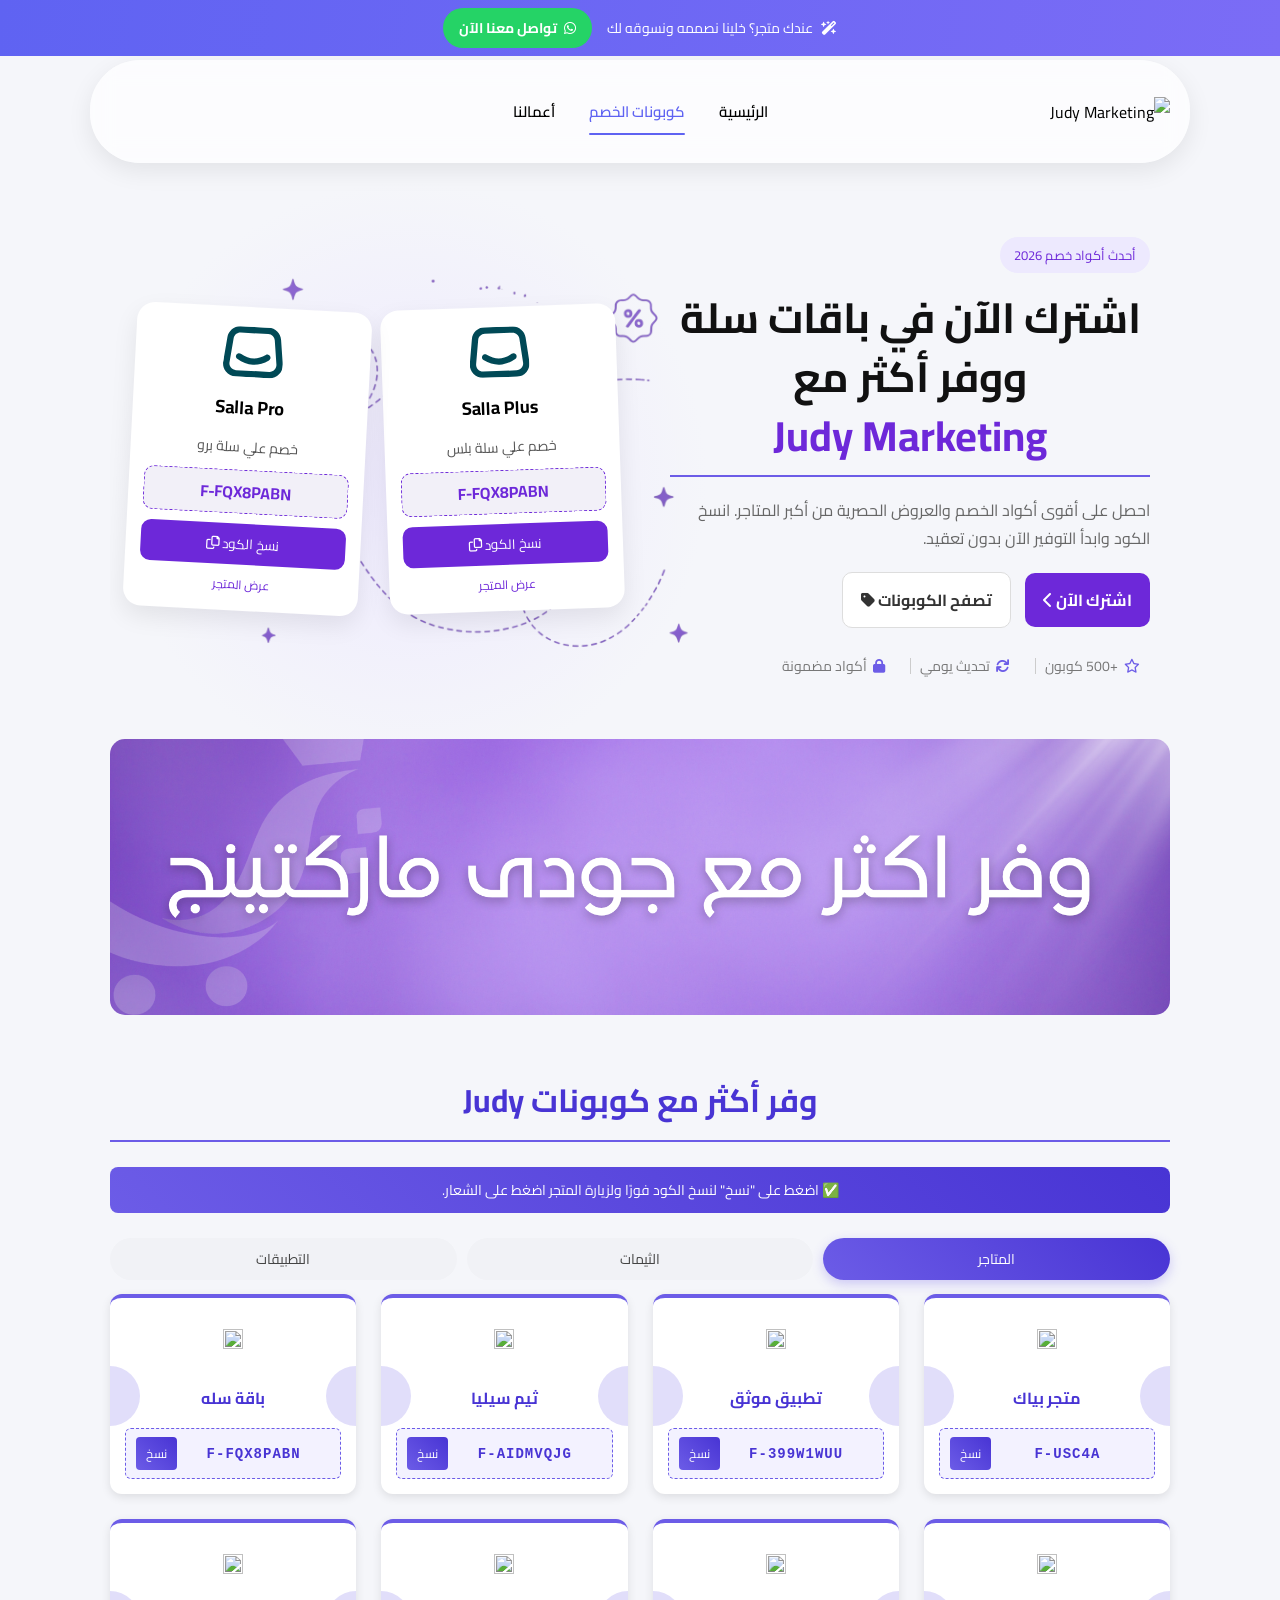
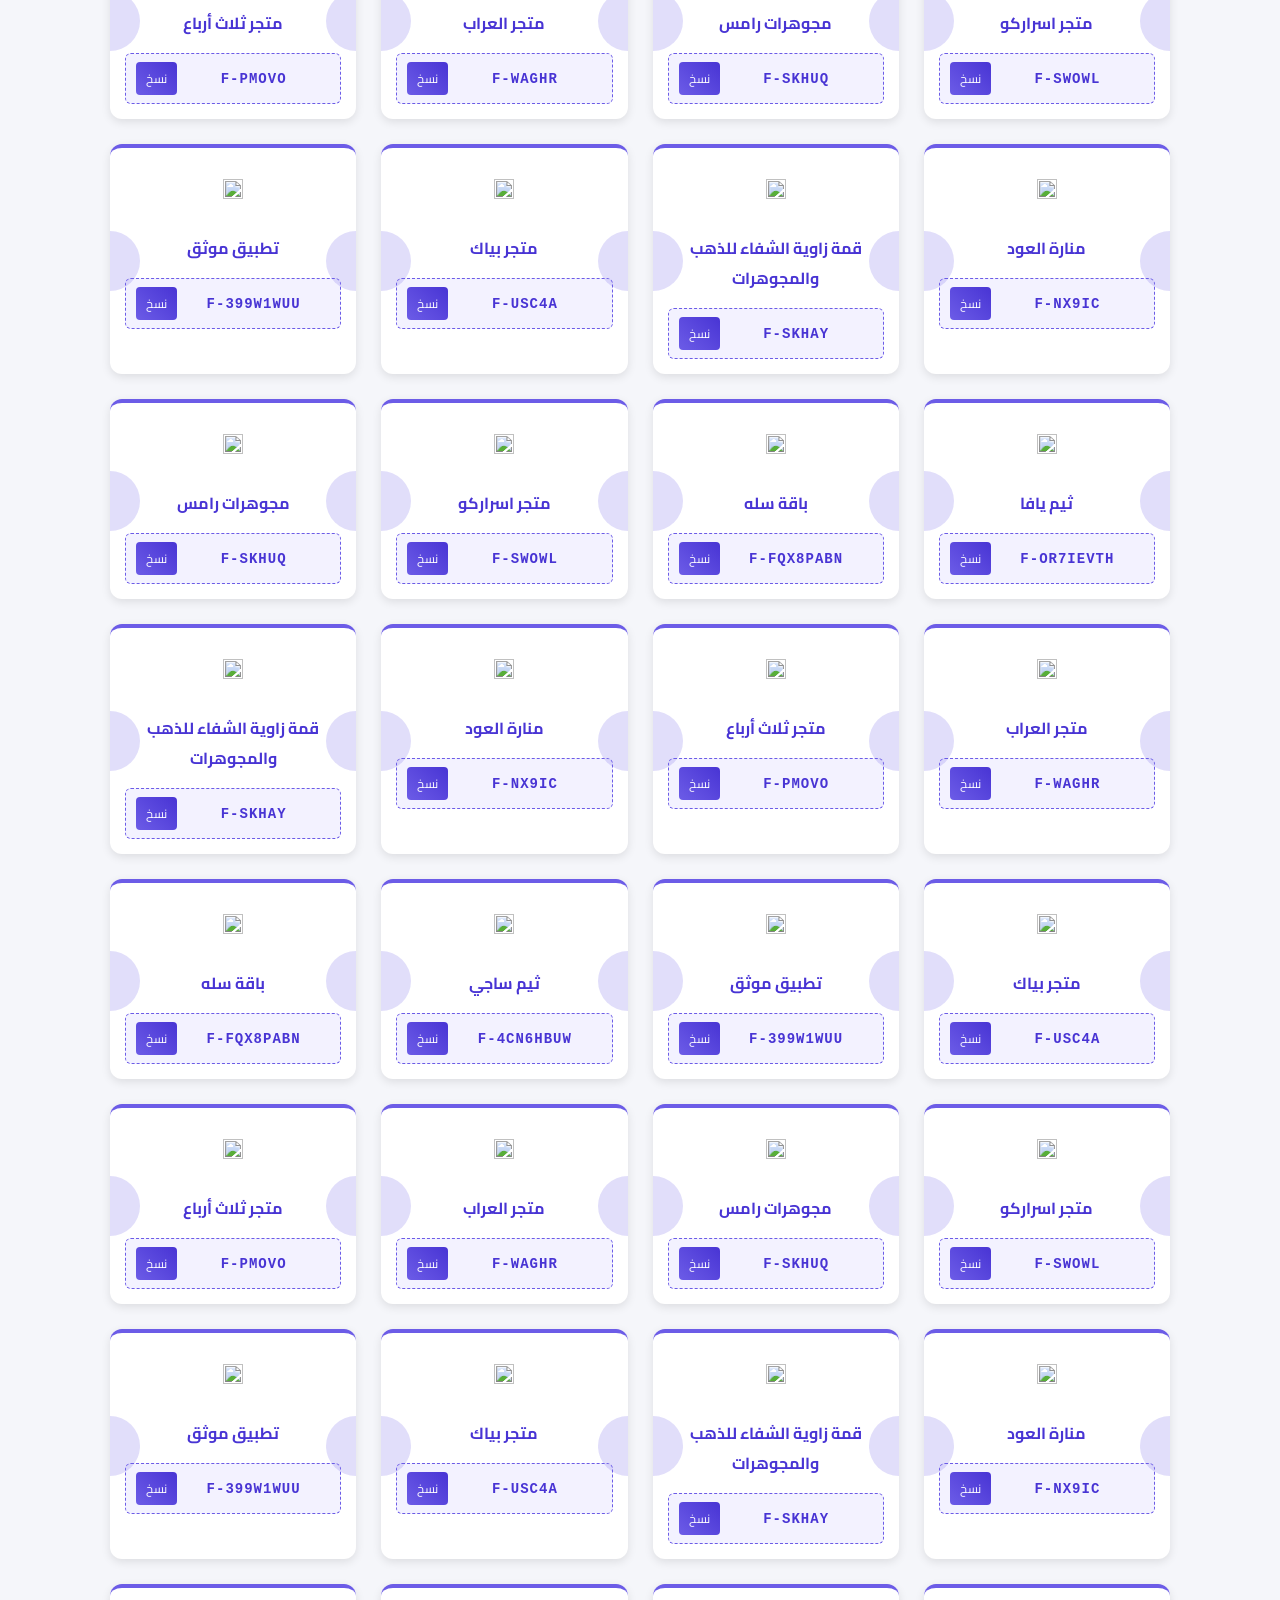
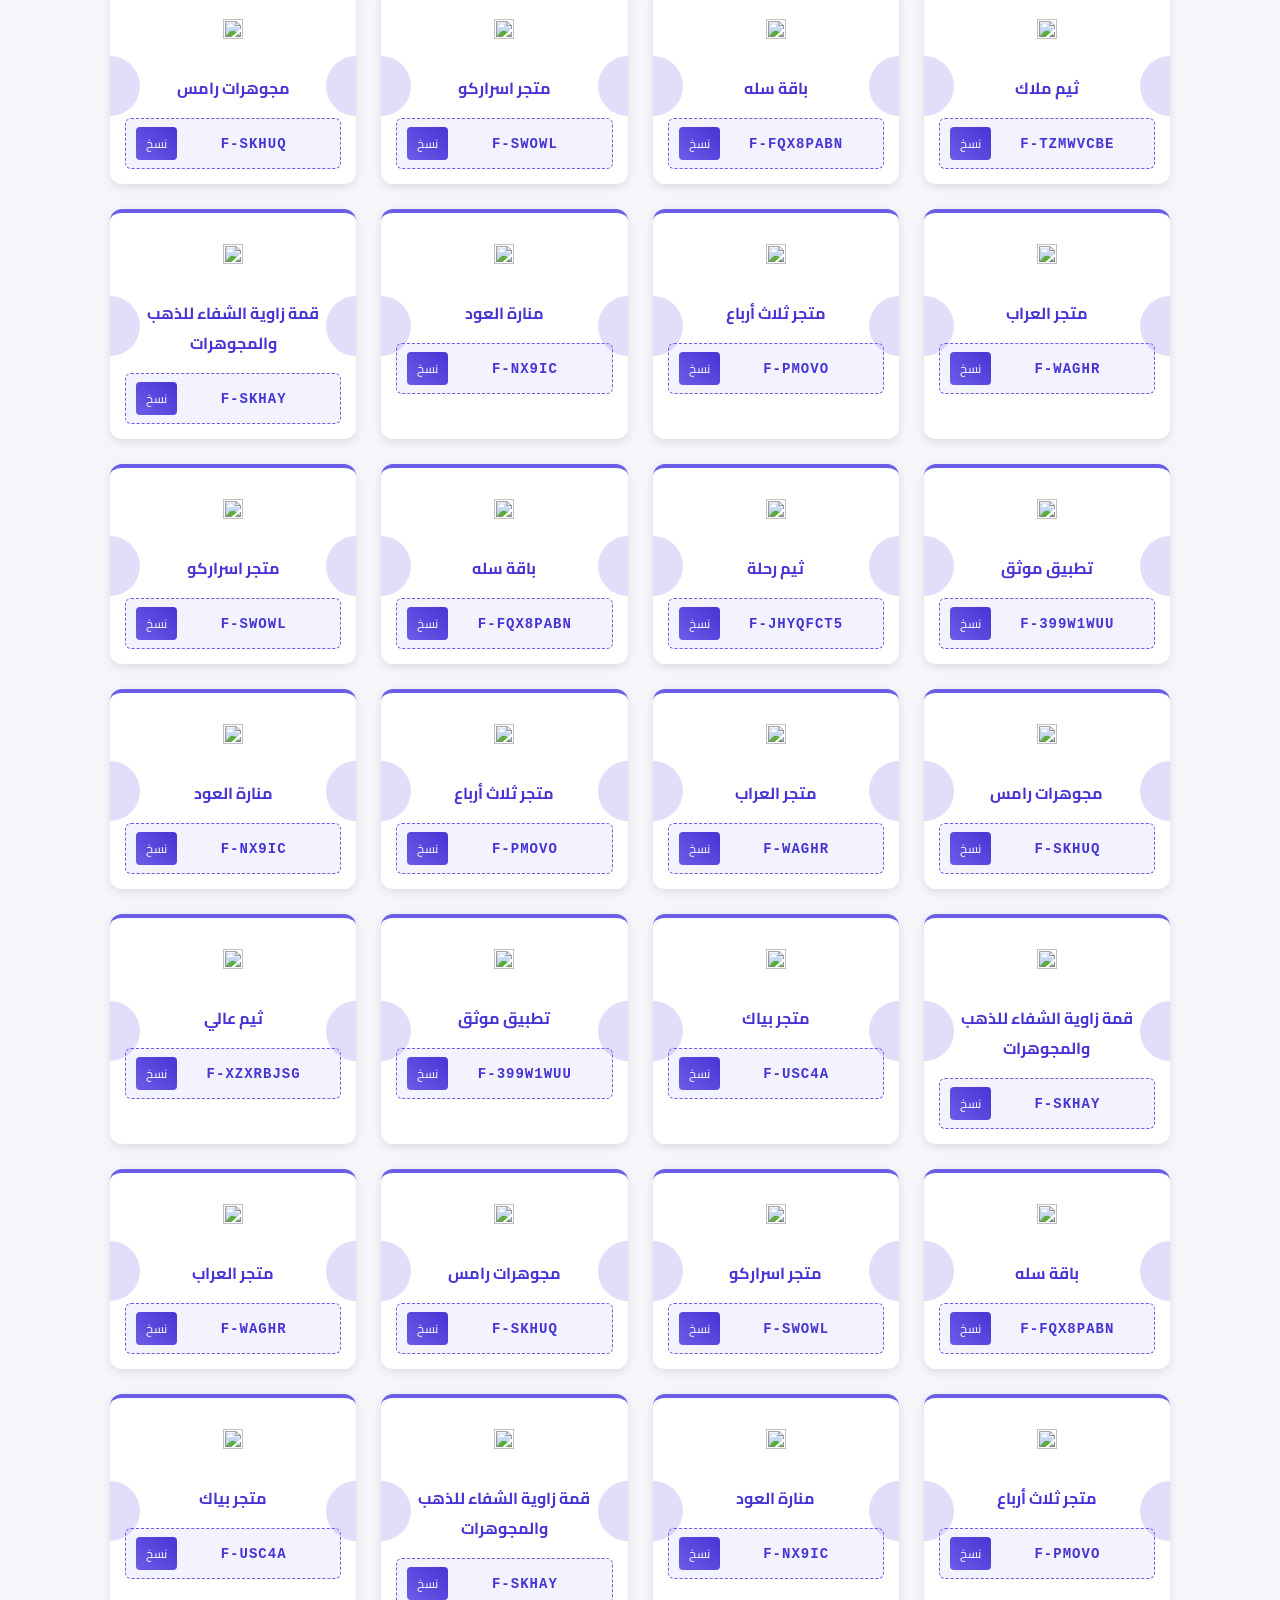
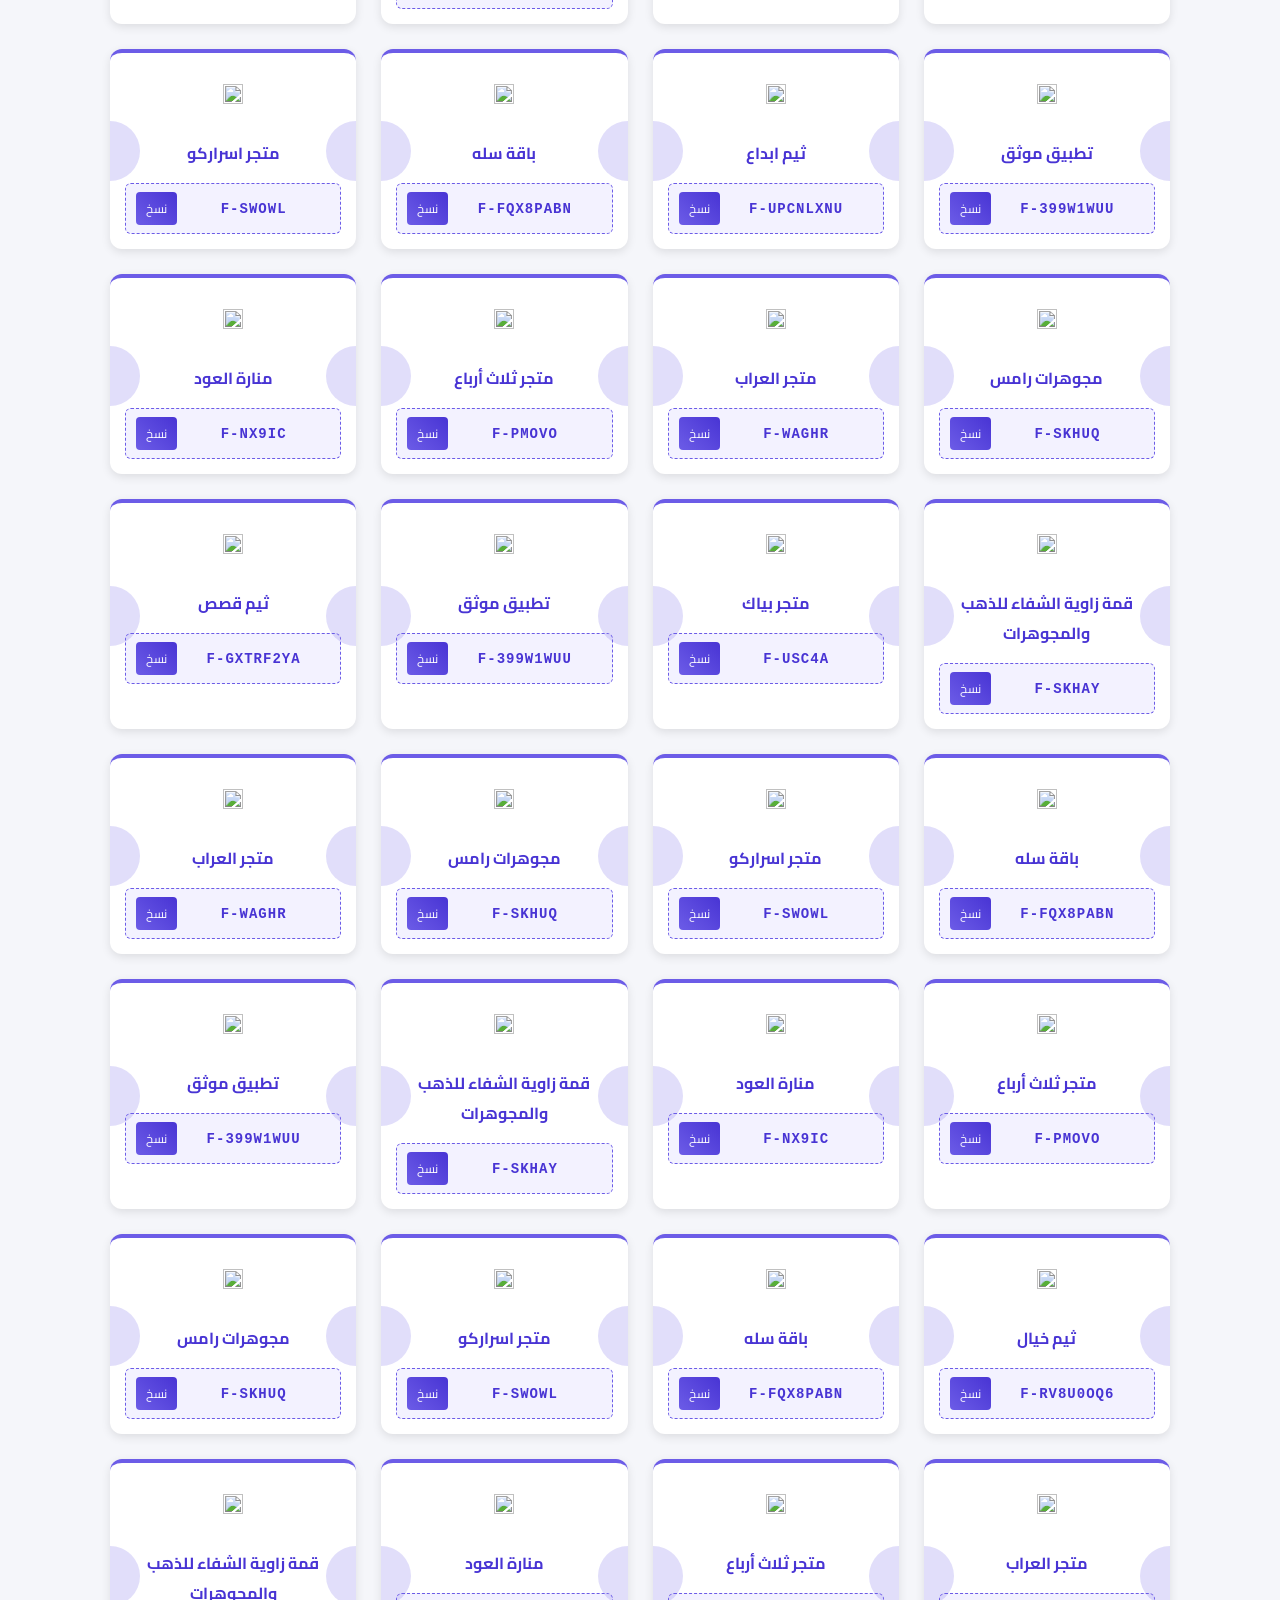
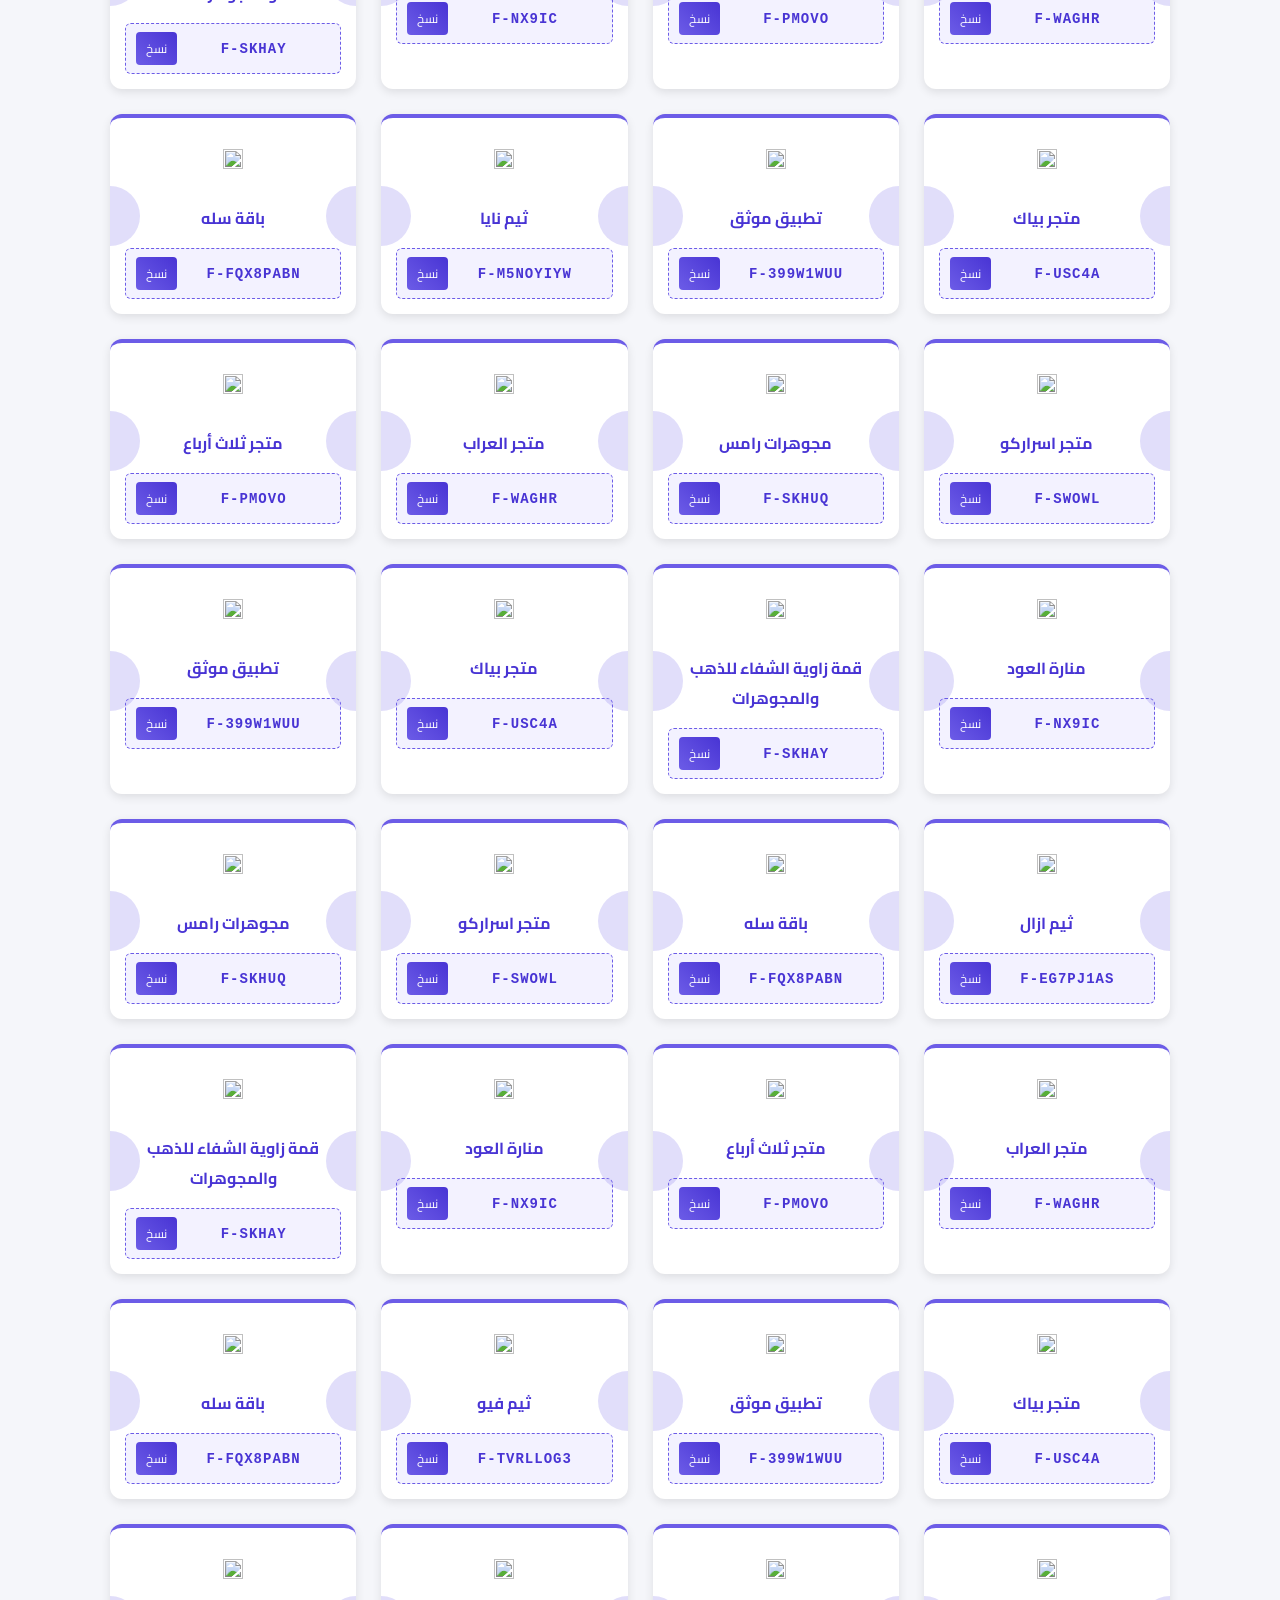
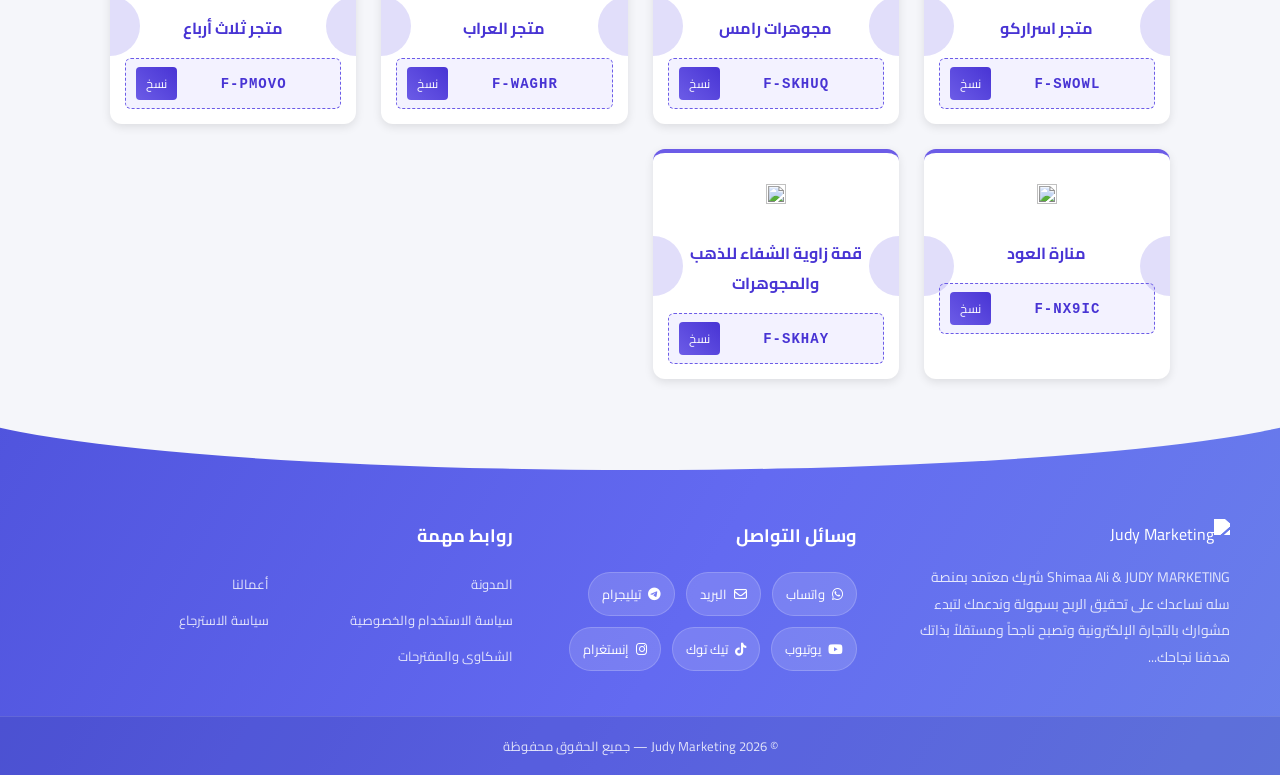
==== index.html @ d03975bf "update navbar ui" ====
<!DOCTYPE html>
<html lang="ar" dir="rtl">

<head>
    <meta charset="UTF-8">
    <meta name="viewport" content="width=device-width, initial-scale=1.0">
    <title>كوبونات الخصم</title>

    <link href="https://fonts.googleapis.com/css2?family=Cairo:wght@400;600;700&display=swap" rel="stylesheet">
    <link rel="stylesheet" href="assets/css/style.css">
    <link rel="icon" type="image/png" href="https://b.top4top.io/p_3754q23bj1.png">
    <link rel="stylesheet" href="https://cdnjs.cloudflare.com/ajax/libs/font-awesome/6.0.0/css/all.min.css">
</head>

<body>

    <div class="top-banner">
        <span><i class="fa-solid fa-wand-magic-sparkles"></i> عندك متجر؟ خلينا نصممه ونسوقه لك</span>
        <a class="whatsapp-btn" href="https://wa.me/966552261549?text=مرحباً، أريد إضافة متجري للتسويق لديكم"
            target="_blank">
            <i class="fa-brands fa-whatsapp"></i> تواصل معنا الآن
        </a>
    </div>

    <!-- Navbar -->
    <header class="navbar" id="navbar">
        <div class="nav-container">
            <a href="https://judymarketing.com" class="logo" aria-label="Judy Marketing">
                <img src="https://b.top4top.io/p_3754q23bj1.png" alt="Judy Marketing">
            </a>
            <nav class="nav-links" aria-label="التنقل الرئيسي">
                <a href="https://judymarketing.com">الرئيسية</a>
                <a href="https://judymarketing.com" class="active">كوبونات الخصم</a>
                <a href="#portfolio">أعمالنا</a>
            </nav>
        </div>
    </header>

    <div class="container">
        <section class="hero">
            <div class="container">
                <div class="hero-text">

                    <span class="badge"> أحدث أكواد خصم 2026</span>

                    <h1>
                        اشترك الآن في باقات سلة<br>
                        ووفر أكثر مع <span>Judy Marketing</span>
                    </h1>

                    <p>
                        احصل على أقوى أكواد الخصم والعروض الحصرية من أكبر المتاجر.
                        انسخ الكود وابدأ التوفير الآن بدون تعقيد.
                    </p>

                    <div class="buttons">
                        <a href="https://salla.com/plans" class="btn primary">اشترك الآن <i
                                class="fa-solid fa-chevron-left"></i></a>
                        <a href="#coupons" class="btn secondary">تصفح الكوبونات <i class="fa-solid fa-tag"></i></a>
                    </div>

                    <div class="stats">
                        <div><i class="fa-regular fa-star purpleColor"></i> +500 كوبون</div>
                        <div><i class="fa-solid fa-arrows-rotate purpleColor"></i> تحديث يومي</div>
                        <div><i class="fa-solid fa-lock purpleColor"></i> أكواد مضمونة</div>
                    </div>

                </div>

                <div class="hero-cards">

                    <div class="card plus">
                        <img src="assets/images/salla-logo.svg" alt="salla">
                        <div class="logo">Salla Plus</div>
                        <p> خصم علي سلة بلس </p>
                        <div class="code">F-FQX8PABN</div>
                        <button onclick="copyCodeSalla('F-FQX8PABN', this)">
                            نسخ الكود <i class="fa-regular fa-copy"></i>
                        </button>
                        <a href="https://salla.com/plans/">عرض المتجر</a>
                    </div>

                    <div class="card pro">
                        <img src="assets/images/salla-logo.svg" alt="salla">
                        <div class="logo">Salla Pro</div>
                        <p> خصم علي سلة برو </p>
                        <div class="code">F-FQX8PABN</div>
                        <button onclick="copyCodeSalla('F-FQX8PABN', this)">
                            نسخ الكود <i class="fa-regular fa-copy"></i>
                        </button>
                        <a href="https://salla.com/plans">عرض المتجر</a>
                    </div>

                </div>

            </div>
        </section>
        <div class="banner" id="coupons"> <img src="assets/images/banner.png" alt="JUDY Marketing"> </div>
        <h1>وفر أكثر مع كوبونات Judy</h1>
        <div class="instructions">✅ اضغط على "نسخ" لنسخ الكود فورًا ولزيارة المتجر اضغط على الشعار.</div>
        <!-- Main Categories -->
        <div class="main-categories">
            <button class="active" data-main="المتاجر">المتاجر</button>
            <button data-main="الثيمات">الثيمات</button>
            <button data-main="التطبيقات">التطبيقات</button>
        </div>

        <!-- Sub Categories -->
        <div class="categories-wrapper" id="subWrapper" style="display:none;">
            <button class="scroll-btn left" id="scrollLeft">›</button>

            <div class="sub-categories" id="categories">
                <button class="active" data-sub="all">الكل</button>
                <button data-sub="الأزياء">الأزياء</button>
                <button data-sub="العطور والعود">العطور والعود</button>
                <button data-sub="المجوهرات والاكسسورات">المجوهرات والاكسسورات</button>
                <button data-sub="العسل والتمور">العسل والتمور</button>
                <button data-sub="الالكترونيات">الكترونيات</button>
                <button data-sub="القهوه والمحاصيل">القهوه والمحاصيل</button>
                <button data-sub="الديكور والاضاءه">الديكور والاضاءه</button>
                <button data-sub="منتجات العنايه">منتجات العناية</button>
                <button data-sub="منتجات طبيه">منتجات طبيه</button>
                <button data-sub="المنتجات الرقميه والاشتراكات">المنتجات الرقميه والاشتراكات</button>
                <button data-sub="آخرى">آخرى</button>
            </div>

            <button class="scroll-btn right" id="scrollRight">‹</button>
        </div>

        <!-- Offers -->
        <div class="offers-grid" id="offersContainer"></div>



    </div>
    <footer class="custom-footer">
        <div class="footer-curve"></div>

        <div class="footer-content">
            <div class="footer-brand">
                <a href="https://judymarketing.com"><img src="https://b.top4top.io/p_3754q23bj1.png"
                        alt="Judy Marketing"></a>
                <p>Shimaa Ali & JUDY MARKETING شريك معتمد بمنصة سله نساعدك على تحقيق الربح بسهولة وندعمك لتبدء مشوارك
                    بالتجارة
                    الإلكترونية وتصبح ناجحاً ومستقلاً بذاتك هدفنا نجاحك...</p>
            </div>

            <div class="footer-column">
                <h3>وسائل التواصل</h3>
                <div class="footer-social">
                    <a href="https://wa.me/966552261549" target="_blank" rel="noopener">
                        <i class="fa-brands fa-whatsapp"></i><span>واتساب</span>
                    </a>
                    <a href="mailto:judymarketing.sa@gmail.com">
                        <i class="fa-regular fa-envelope"></i><span>البريد</span>
                    </a>
                    <a href="https://t.me/marketingdropshiping" target="_blank" rel="noopener">
                        <i class="fa-brands fa-telegram"></i><span>تيليجرام</span>
                    </a>
                    <a href="https://www.youtube.com/channel/UCcuFN1nWTMUfF5GEm7qcxtg" target="_blank" rel="noopener">
                        <i class="fa-brands fa-youtube"></i><span>يوتيوب</span>
                    </a>
                    <a href="https://www.tiktok.com/@judymarketing" target="_blank" rel="noopener">
                        <i class="fa-brands fa-tiktok"></i><span>تيك توك</span>
                    </a>
                    <a href="https://www.instagram.com/judy4marketing/" target="_blank" rel="noopener">
                        <i class="fa-brands fa-instagram"></i><span>إنستغرام</span>
                    </a>
                </div>
            </div>

            <div class="footer-column footer-links">
                <h3>روابط مهمة</h3>
                <div class="s-menu-footer-list">
                    <a href="https://judymarketing.com/blog">المدونة</a>
                    <a href="https://judy-coupons.vercel.app">أعمالنا</a>
                    <a href="https://judymarketing.com/سياسة-الاستخدام-والخصوصية/page-1703664663">سياسة الاستخدام
                        والخصوصية</a>
                    <a href="https://judymarketing.com/سياسة-الاسترجاع/page-1394227474">سياسة الاسترجاع</a>
                    <a href="https://judymarketing.com/الشكاوى-والمقترحات/page-678955808">الشكاوى والمقترحات</a>
                </div>
            </div>
        </div>

        <div class="footer-bottom">
            <span>© <span id="year"></span> Judy Marketing — جميع الحقوق محفوظة</span>
        </div>
    </footer>
    <button id="scrollTopBtn" aria-label="العودة للأعلى">
        <i class="fa-solid fa-chevron-up"></i>
    </button>
    <script src="assets/js/main.js"></script>
</body>

</html>
---- assets/css/style.css ----
* {
    box-sizing: border-box;
    font-family: 'Cairo', sans-serif;
}
:root {
  --primary: #5f63f2;
  --primary-dark: #4d45d8;
  --primary-light: #eef0ff;
  --secondary: #6bbef2;
  --accent: #cbb8ff;
  --text: #1f2850;
  --muted: #66708c;
  --white: #ffffff;
  --surface: #F5F6FA;
  --border: #e9ebf5;
  --shadow: 0 16px 45px rgba(78, 77, 160, 0.10);
  --shadow-hover: 0 24px 55px rgba(78, 77, 160, 0.17);
}
html {
  scroll-behavior: smooth;
}
body {
    margin: 0;
    background: #f5f6fa;
      --sb-track-color: #dfe6e9;
  --sb-thumb-color: #6c5ce7;
  --sb-size: 4px;
}

body::-webkit-scrollbar {
  width: var(--sb-size);
}

body::-webkit-scrollbar-track {
  background: var(--sb-track-color);
  border-radius: 3px;
}

body::-webkit-scrollbar-thumb {
  background: var(--sb-thumb-color);
  border-radius: 3px;
}
a {
    text-decoration: none;
    color: inherit;
}
.container {
    max-width: 1100px;
    margin: auto;
    padding: 20px;
}
/* adv */
.top-banner {
    width: 100%;
    background: linear-gradient(100deg, var(--primary), #7b6cf6);
    color: white;
    display: flex;
    justify-content: center;
    align-items: center;
    gap: 15px;
    padding: 8px;
    font-size: 14px;
    position: sticky;
    top: 0;
    z-index: 2000;
}
.top-banner > span {
  display: flex;
  align-items: center;
  gap: 8px;
}
.whatsapp-btn {
  display: inline-flex;
  align-items: center;
  gap: 7px;
  padding: 7px 16px;
  background: #25D366;
  border-radius: 999px;
  font-weight: 700;
  transition: 0.25s ease;
}

.whatsapp-btn:hover {
  background: var(--white);
  color: var(--primary-dark);
  transform: translateY(-2px);
}



@media (max-width: 820px) {
  .top-banner {
    font-size: 12px;
  }
}

@media (max-width: 650px) {

  .top-banner {
    gap: 7px;
    padding: 9px 12px;
  }
  .top-banner > span {
    text-align: center;
  }
}

/* Navbar */
.navbar {
    position: sticky;
    top: 60px;
    z-index: 1000;
    width: 100%;
    transition: 0.3s ease;
}

/* Container */
.nav-container {
    max-width: 1100px;
    margin: auto;
    padding: 8px 20px;
    border-radius: 50px;
    display: grid;
    grid-template-columns: 1fr auto 1fr;
    align-items: center;
    background: rgba(255,255,255,0.7);
    backdrop-filter: blur(12px);
    box-shadow: 0 8px 25px rgba(0,0,0,0.08);
}

.logo img {
  width: 150px;
  max-height: 66px;
  object-fit: contain;
}

.nav-links {
  display: flex;
  align-items: center;
  justify-content: center;
  gap: 34px;
}

.nav-links a {
  font-size: 15px;
  font-weight: 600;
  position: relative;
  padding-block: 29px;
  transition: 0.25s ease;
}

.nav-links a::after {
  content: "";
  position: absolute;
  right: 50%;
  bottom: 20px;
  width: 0;
  height: 2px;
  border-radius: 10px;
  background: var(--primary);
  transform: translateX(50%);
  transition: 0.25s ease;
}

.nav-links a:hover,
.nav-links a.active {
  color: var(--primary);
}

.nav-links a:hover::after,
.nav-links a.active::after {
  width: 100%;
}


/* Responsive */
@media (max-width: 1050px) {
  .nav-links {
    gap: 20px;
  }
}

@media (max-width: 820px) {

  .nav-container {
    grid-template-columns: auto 1fr auto;
  }


}

@media (max-width: 650px) {
  .nav-container {
    width: min(100% - 24px, 1180px);
  }

  .nav-container {
    min-height: 70px;
    gap: 10px;
  }

  .logo img {
    width: 118px;
  }
}
/* Scroll effect */
.navbar.scrolled .nav-container {
    background: rgba(255,255,255,0.95);
    box-shadow: 0 10px 30px rgba(0,0,0,0.12);
}

/* Mobile */
@media (max-width: 600px) {
    .back-btn {
        font-size: 12px;
        padding: 6px 12px;
    }
}
/* Start Hero */


/* HERO */
.hero{
  padding: 40px 0;
  position: relative;
  overflow: hidden;
}

/* soft background shape like image */
.hero::before{
  content: "";
  position: absolute;
  width: 600px;
  height: 600px;
  background: radial-gradient(circle, #ede9fe, transparent 70%);
  top: 0;
  left: 0;
  z-index: -1;
}

.hero .container {
    display: flex;
    justify-content: space-between;
    align-items: center;
    gap: 50px;
    flex-wrap: wrap;
}

/* TEXT SIDE */
.hero-text{
  flex: 1;
}

.badge{
  background: #ede9fe;
  color: #6d28d9;
  padding: 6px 14px;
  border-radius: 20px;
  font-size: 13px;
}

.hero h1{
  font-size: 42px;
  margin: 20px 0;
  color: #111;
  line-height: 1.4;
}

.hero h1 span{
  color: #6d28d9;
  display: block;
}

.hero-text p{
  color: #666;
  line-height: 1.7;
}

/* BUTTONS */
.hero .buttons{
  margin-top: 20px;
}

.hero .btn{
  padding: 12px 18px;
  border-radius: 10px;
  text-decoration: none;
  margin-left: 10px;
  display: inline-block;
  font-weight: bold;
}

.hero .primary{
  background: #6d28d9;
  color: white;
}

.hero .secondary{
  border: 1px solid #ddd;
  color: #333;
  background-color: white;
}

/* STATS */
.hero .stats{
  margin-top: 25px;
  display: flex;
  gap: 15px;
  font-size: 14px;
  color: #777;
}

/* CARDS */
.hero-cards{
  display: flex;
  gap: 20px;
  position: relative;
}

.hero-cards::before {
  content: "";
  position: absolute;

  top: -120px;
  right: -120px;

  width: 550px;
  height: 550px;

  background: url('../images/bg-effects.png') no-repeat center;
  background-size: contain;

  opacity: 0.7;
  z-index: 0;
  pointer-events: none;
}
.hero .card{
  width: 235px;
  background: white;
  border-radius: 18px;
  padding: 15px;
  box-shadow: 0 10px 25px rgba(0,0,0,0.08);
  text-align: center;
  transform: rotate(-2deg);
  position: relative;
  z-index: 1;
}

.hero .card:nth-child(2){
  transform: rotate(3deg);
}
.hero .card img {
    width: 60px;
    height: 60px;
    border-radius: 12px;
}
.hero .card p {
    margin: 10px 0;
    color: #555;
    font-size: 14px;
}
/* LOGO */
.hero .logo{
  font-weight: bold;
  font-size: 18px;
  margin-bottom: 10px;
}

/* CODE */
.hero .code {
    background: #f2f0f8;
    padding: 6px;
    margin: 10px 0;
    border-radius: 10px;
    font-weight: bold;
    color: #6d28d9;
    border: 1px dashed #6d28d9;
}

/* BUTTON */
.hero .card button{
  background: #6d28d9;
  color: white;
  border: none;
  padding: 8px;
  width: 100%;
  border-radius: 10px;
  cursor: pointer;
}

/* LINK */
.hero .card a{
  display: block;
  margin-top: 8px;
  font-size: 12px;
  color: #6d28d9;
  text-decoration: none;
}
.stats {
  display: flex;
  gap: 20px;
  align-items: center;
}

.stats > div {
  display: flex;
  align-items: center;
  gap: 6px;
  position: relative;
  padding: 0 10px;
}

.stats > div:not(:last-child)::after {
  content: "";
  position: absolute;
  left: 0;
  top: 20%;
  height: 60%;
  width: 1px;
  background-color: #ccc;
}
/* End Hero */
/* Banner */
.banner img {
    width: 100%;
    border-radius: 15px;
    margin-bottom: 25px;
}

/* Title */
h1 {
    text-align: center;
    margin-bottom: 20px;
    color: #4834d4;
    font-size: 32px;
    padding-bottom: 10px;
    border-bottom: 2px solid #6c5ce7;
}
/* Categories */
.categories-wrapper {
    position: relative;
    display: flex;
    align-items: center;
    margin-bottom: 20px;
}

/* Scroll container */
.main-categories {
    display: flex;
    gap: 10px;
    padding: 0 0 14px;
}


.purpleColor {
    color: #6c5ce7;
}

.sub-categories {
    display: flex;
    gap: 10px;
    overflow-x: auto;
    scroll-behavior: smooth;
    padding: 5px 40px 14px;
    scrollbar-width: none;
}

.sub-categories::-webkit-scrollbar {
    display: none;
}

/* Buttons */

.main-categories button,
.sub-categories button {
    border: none;
    background: #f1f2f6;
    padding: 8px 18px;
    border-radius: 25px;
    cursor: pointer;
    white-space: nowrap;
    transition: 0.3s;
    font-size: 14px;
    color: #444;
}
.main-categories button {
    flex: 1;
    text-align: center;
}
/* Active */

.main-categories button.active,
.sub-categories button.active {
        background: linear-gradient(45deg, #6c5ce7, #4834d4);
    color: white;
    box-shadow: 0 4px 12px rgba(108, 92, 231, 0.3);
}
/* Hover */
.categories button:hover {
    background: #4834d4;
    color: white;
    transform: translateY(-2px);
}

/* Scroll buttons */
.scroll-btn {
    position: absolute;
    top: 50%;
    transform: translateY(-58%);
    background: white;
    border: none;
    width: 32px;
    height: 32px;
    border-radius: 50%;
    cursor: pointer;
    box-shadow: 0 3px 10px rgba(0,0,0,0.15);
    z-index: 2;
    font-size: 18px;
    line-height: 0;
    transition: 0.3s;
}

/* hover */
.scroll-btn:hover {
    background: #6c5ce7;
    color: white;
}

/* positions */
.scroll-btn.left {
    left: 0;
}

.scroll-btn.right {
    right: 0;
}

.categories-wrapper::before,
.categories-wrapper::after {
    content: "";
    position: absolute;
    top: 0;
    width: 40px;
    height: 100%;
    z-index: 1;
}

.categories-wrapper::before {
    left: 0;
    background: linear-gradient(to right, #f5f6fa, transparent);
}

.categories-wrapper::after {
    right: 0;
    background: linear-gradient(to left, #f5f6fa, transparent);
}
/* Grid */
.offers-grid {
    display: grid;
    grid-template-columns: repeat(2, 1fr);
    gap: 15px;
    width: 100%;
}
@media (min-width: 768px) {
    .offers-grid {
        grid-template-columns: repeat(3, 1fr);
        gap: 20px;
    }
}
@media (min-width: 1024px) {
    .offers-grid {
        grid-template-columns: repeat(4, 1fr);
        gap: 25px;
    }
}
@media (min-width: 1200px) {
    .offers-grid {
        grid-template-columns: repeat(4, 1fr);
        gap: 25px;
    }
}
@media (min-width: 1400px) {
    .offers-grid {
        grid-template-columns: repeat(4, 1fr);
        gap: 25px;
    }
}





/* Card */
.offer-card {
    background: white;
    border-radius: 12px;
    padding: 15px;
    position: relative;
    text-align: center;
    box-shadow: 0 3px 10px rgba(0, 0, 0, 0.1);
    border-top: 4px solid #6c5ce7;
    overflow: hidden;
    transition: transform 0.3s;
    width: 100%;
}

.offer-card::before {
    left: -30px;
}
.offer-card::after {
    right: -30px;
}
.offer-card::before, .offer-card::after {
    content: "";
    position: absolute;
    top: 50%;
    width: 60px;
    height: 60px;
    background: #6c5ce733;
    border-radius: 50%;
    transform: translateY(-50%);
    z-index: 1;
}
.offer-card:hover {
    transform: translateY(-3px);
}

/* Logo */
.app-logo {
    width: 60px;
    height: 60px;
    border-radius: 12px;
    margin: 0 auto 10px;
    overflow: hidden;
    display: flex;
    align-items: center;
    justify-content: center;
}
.content .content-entry img {
    margin: 0px;
}
.content .content-entry img {
    margin: 15px 0 25px;
}
.app-logo img {
    width: 100%;
    height: 100%;
    object-fit: cover;
}
img {
    max-width: 100%;
}

/* Name */
.app-name {
    font-weight: bold;
    color: #4834d4;
    font-size: 16px;
    margin-bottom: 15px;
}

/* Code */
.offer-code {
    display: flex;
    justify-content: space-between;
    align-items: center;
    background: #f3f2ff;
    padding: 8px 10px;
    border-radius: 6px;
    border: 1px dashed #6c5ce7;
    width: 100%;
}

.offers-grid .code {
    font-family: 'Courier New', monospace;
    font-weight: bold;
    color: #4834d4;
    font-size: 14px;
    flex: 1;
    text-align: center;
    letter-spacing: 1px;
    direction: ltr;
}

/* Button */
.offers-grid .copy-btn {
    background: linear-gradient(45deg, #6c5ce7, #4834d4);
    color: white;
    border: none;
    border-radius: 4px;
    padding: 5px 10px;
    cursor: pointer;
    font-size: 12px;
    transition: all 0.3s;
    white-space: nowrap;
}

.offers-grid .copy-btn:hover {
    opacity: 0.9;
    transform: scale(1.05);
}

.offers-grid .copy-btn.copied {
    background: #00b894 !important;
}

/* Description */
.offer-description {
    font-size: 13px;
    color: #666;
}

/* Instructions */
.instructions {
    text-align: center;
    margin: 25px 0;
    padding: 10px;
    background: linear-gradient(45deg, #6c5ce7, #4834d4);
    color: white;
    border-radius: 8px;
    font-size: 14px;
    width: 100%;
}


@media (max-width: 992px) {
    .hero .container {
        flex-direction: column;
        gap: 30px;
    }
    .badge {
        display: flex;
        justify-content: center;
    }
    .hero .buttons {
        display: flex;
        justify-content: center;
    }
    .hero .stats {
        justify-content: center;
    }
    .hero .hero-cards {
        width: 100%;
        justify-content: center;
    }
    .hero-cards::before {
        top: -115px;
        right: 19px;
    }
    .hero-text p {
        text-align: center;
    }
    .hero {
        padding: 0;
    }
    .hero .btn {
        font-size: 12px;
    }
}
/* Footer */
.custom-footer {
  position: relative;
  padding: 120px 0 0;
  color: var(--white);
  background: linear-gradient(120deg, #5054dd, #636af1 54%, #697fea);
  overflow: hidden;
}

.footer-curve {
  position: absolute;
  top: -74px;
  left: -5%;
  width: 110%;
  height: 145px;
  background: var(--surface);
  border-radius: 0 0 50% 50%;
}

.footer-content {
  position: relative;
  z-index: 2;
  width: min(1180px, calc(100% - 40px));
  margin-inline: auto;
  display: grid;
  grid-template-columns: 1.1fr 1fr 1.6fr;
  gap: 55px;
  padding-bottom: 45px;
}

.footer-brand img {
  width: 150px;
  margin-bottom: 15px;
  filter: brightness(0) invert(1);
}

.footer-brand p {
  max-width: 320px;
  margin: 0;
  color: rgba(255, 255, 255, 0.82);
  line-height: 1.9;
  font-size: 14px;
}

.footer-column h3 {
  margin: 0 0 20px;
  font-size: 18px;
}

.footer-social {
  display: flex;
  flex-wrap: wrap;
  gap: 11px;
}

.footer-social a {
  display: inline-flex;
  align-items: center;
  gap: 7px;
  padding: 9px 13px;
  border-radius: 999px;
  background: rgba(255, 255, 255, 0.14);
  border: 1px solid rgba(255, 255, 255, 0.18);
  font-size: 13px;
  transition: 0.25s ease;
}

.footer-social a:hover {
  background: var(--white);
  color: var(--primary-dark);
  transform: translateY(-2px);
}

.s-menu-footer-list {
  display: grid;
  grid-template-columns: repeat(2, minmax(0, 1fr));
  gap: 12px 25px;
}

.s-menu-footer-list a {
  color: rgba(255, 255, 255, 0.83);
  font-size: 13px;
  transition: 0.25s ease;
}

.s-menu-footer-list a:hover {
  color: var(--white);
  transform: translateX(-4px);
}

.footer-bottom {
  position: relative;
  z-index: 2;
  padding: 17px 20px;
  text-align: center;
  background: rgba(30, 35, 120, 0.15);
  border-top: 1px solid rgba(255, 255, 255, 0.12);
  color: rgba(255, 255, 255, 0.82);
  font-size: 13px;
}


/* Responsive */
@media (max-width: 1050px) {

  .footer-content {
    grid-template-columns: 1fr 1fr;
  }

  .footer-links {
    grid-column: 1 / -1;
  }
}


@media (max-width: 650px) {
  .footer-content {
    width: min(100% - 24px, 1180px);
  }

  .footer-content {
    grid-template-columns: 1fr;
    gap: 35px;
    text-align: center;
  }

  .footer-brand img {
    margin-inline: auto;
  }

  .footer-brand p {
    margin-inline: auto;
  }

  .footer-social {
    justify-content: center;
  }

  .footer-links {
    grid-column: auto;
  }

  .s-menu-footer-list {
    grid-template-columns: 1fr;
  }
}
/* scroll up */
#scrollTopBtn {
    position: fixed;
    bottom: 25px;
    left: 25px; /* في الـ RTL بيكون أحسن ناحية الشمال */
    width: 52px;
    height: 52px;
    border: none;
    border-radius: 50%;
    background: linear-gradient(135deg, #6d7cff, #5a63f2);
    color: #fff;
    font-size: 18px;
    cursor: pointer;
    box-shadow: 0 10px 25px rgba(93, 99, 242, 0.35);
    opacity: 0;
    visibility: hidden;
    transform: translateY(15px);
    transition: all .35s ease;
    z-index: 9999;
}

#scrollTopBtn.show {
    opacity: 1;
    visibility: visible;
    transform: translateY(0);
}

#scrollTopBtn:hover {
    transform: translateY(-4px) scale(1.08);
    box-shadow: 0 15px 35px rgba(93, 99, 242, .45);
}

#scrollTopBtn:active {
    transform: scale(.95);
}
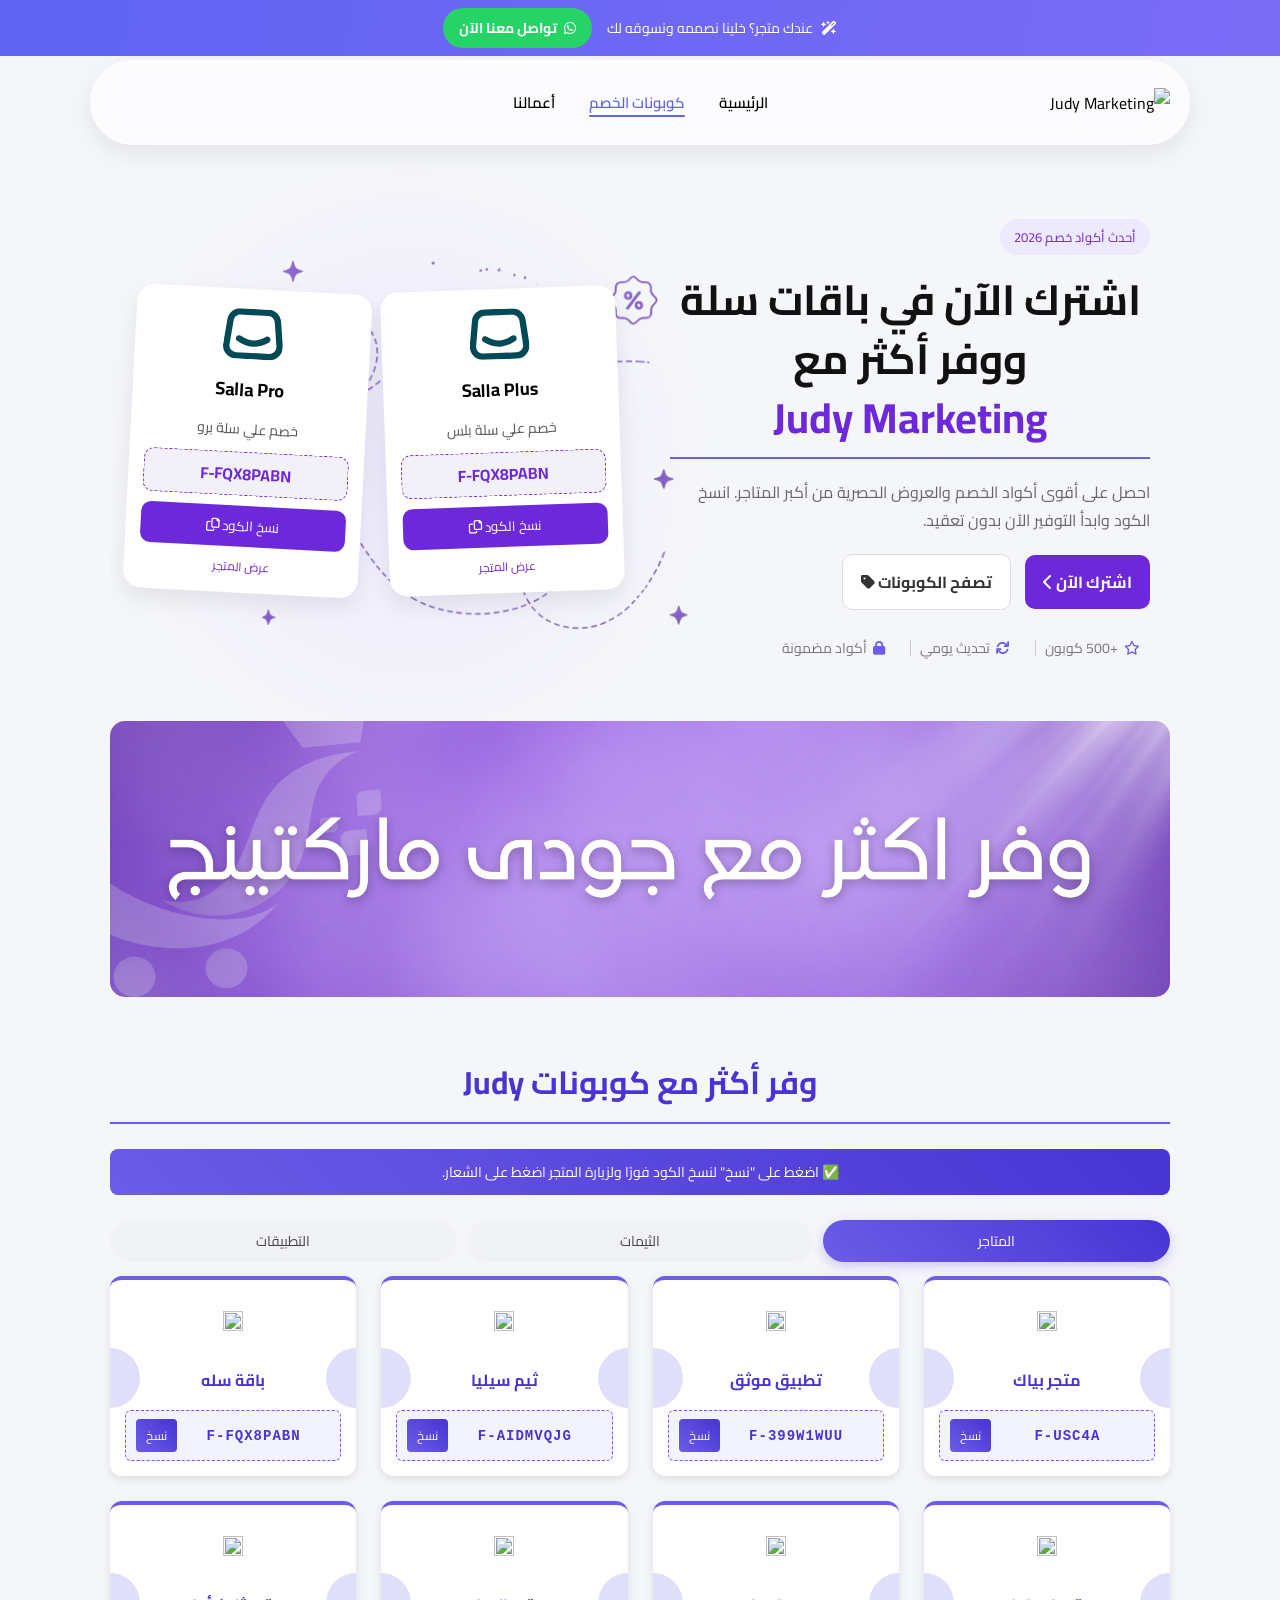
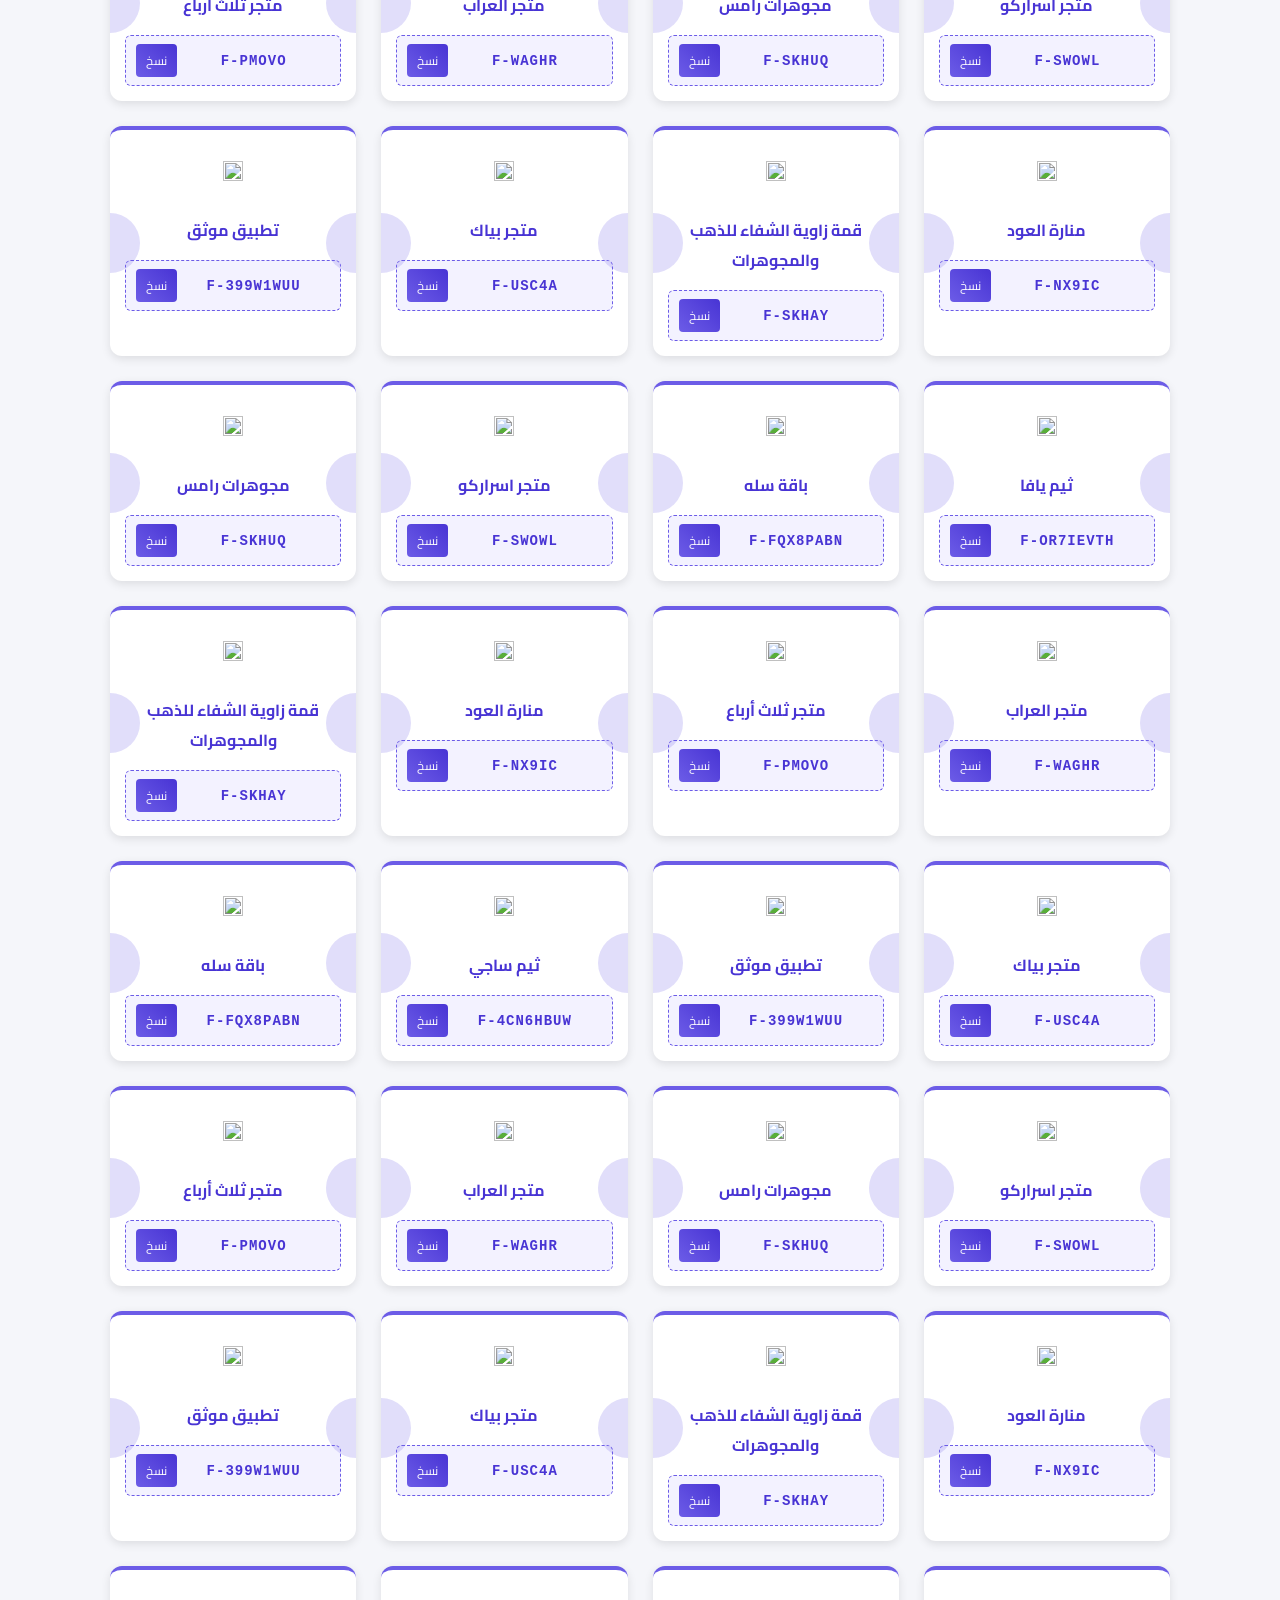
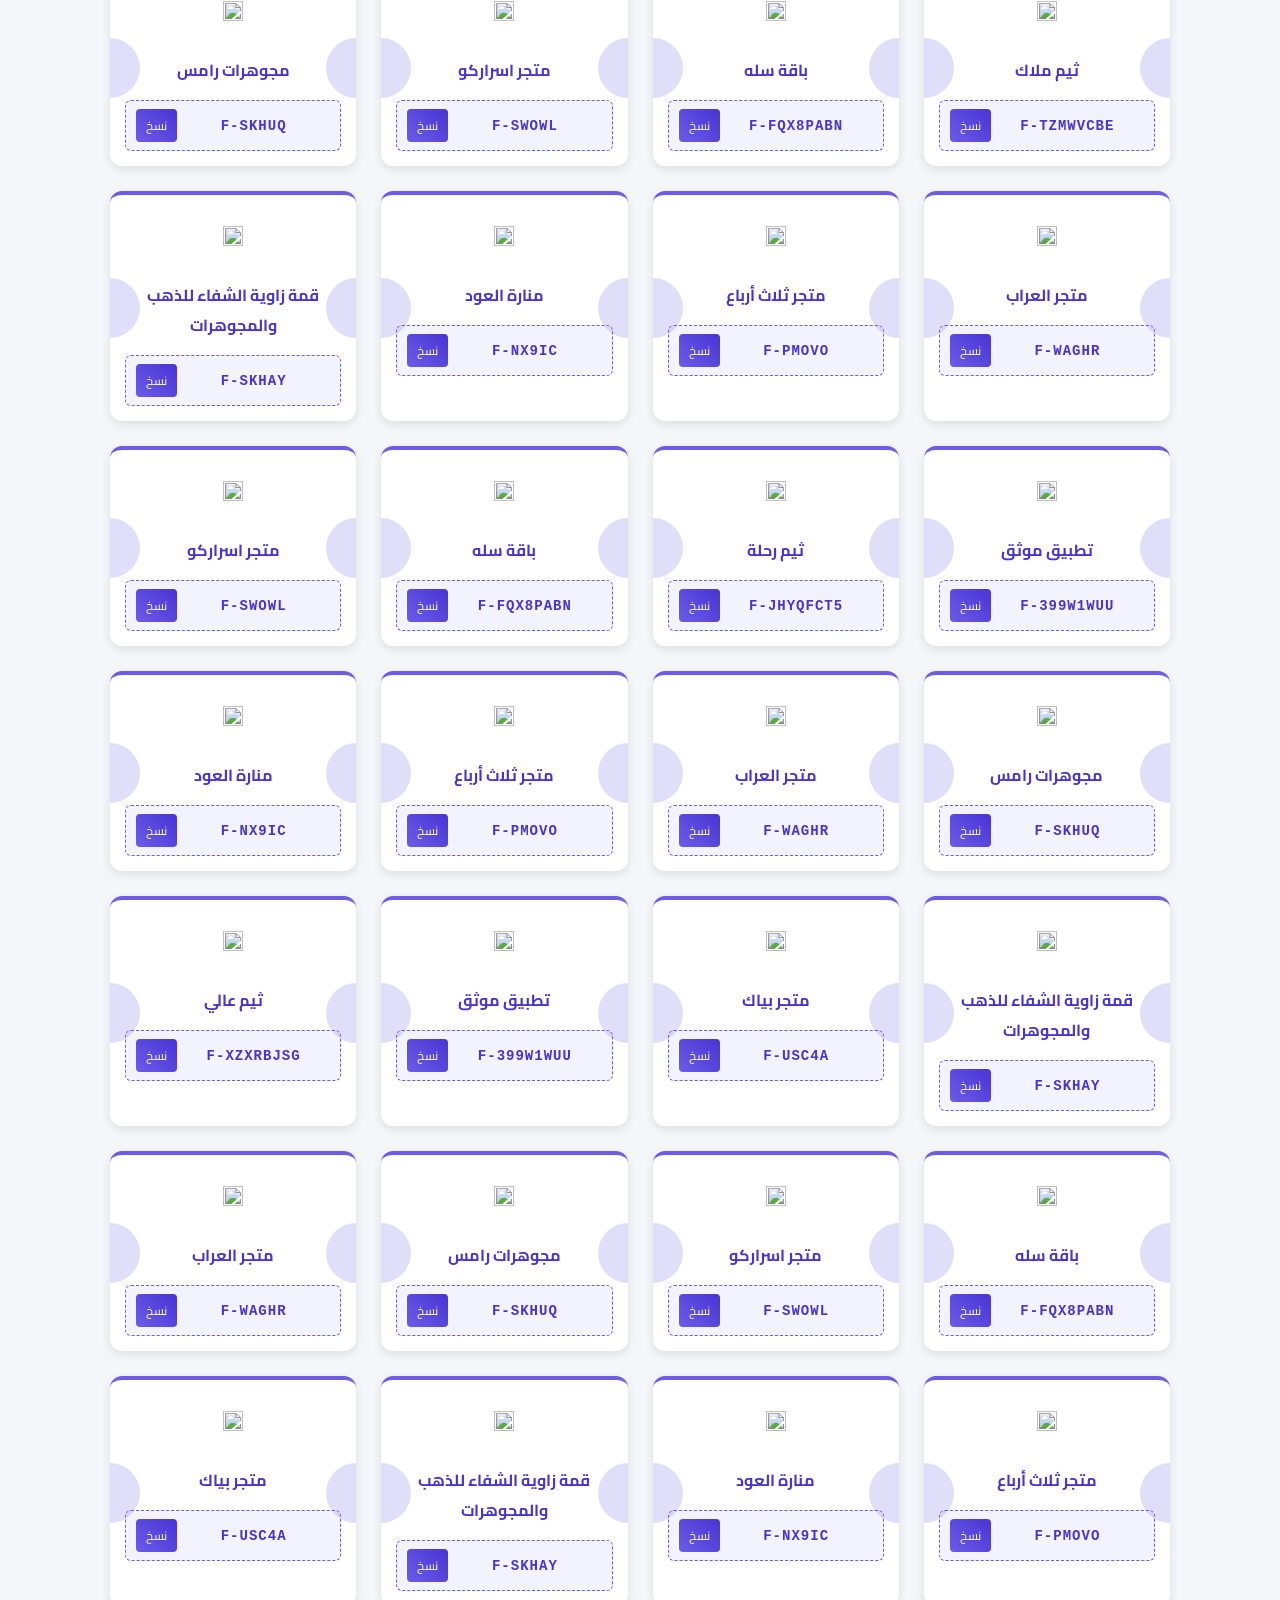
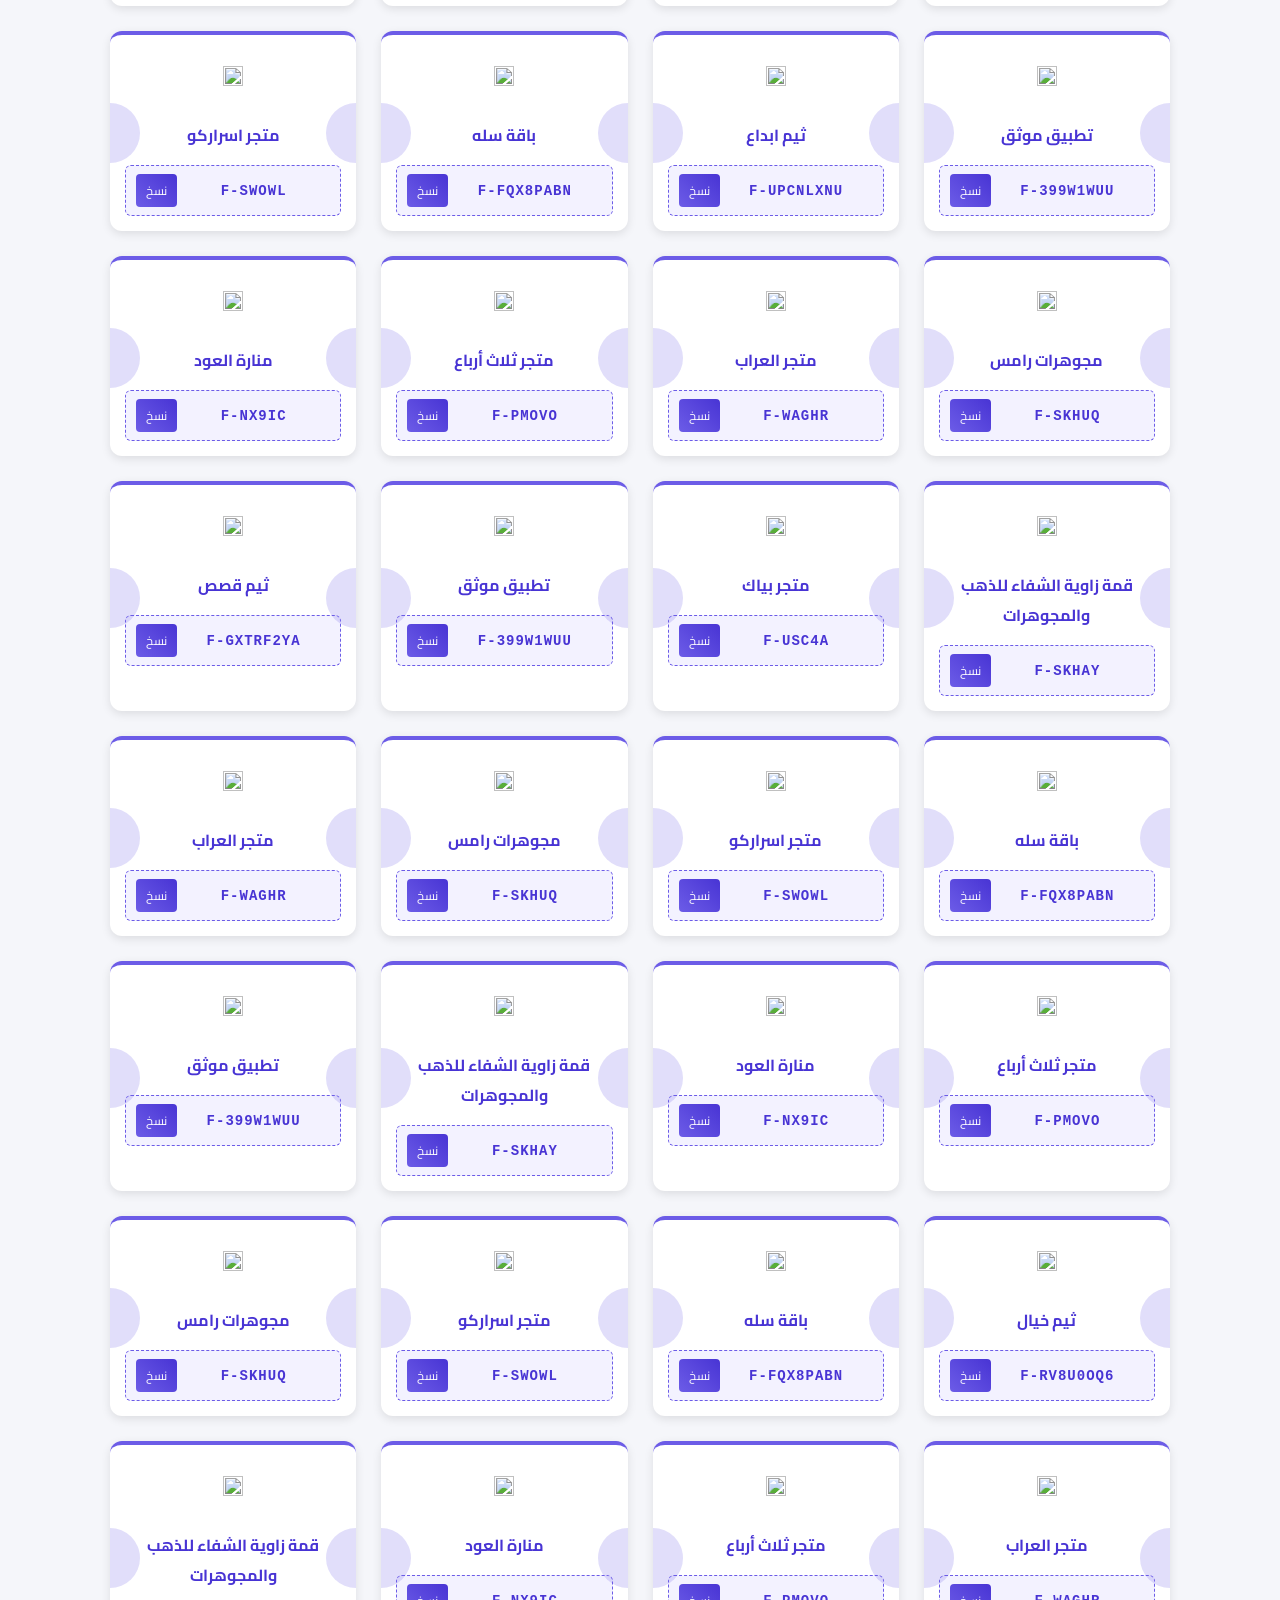
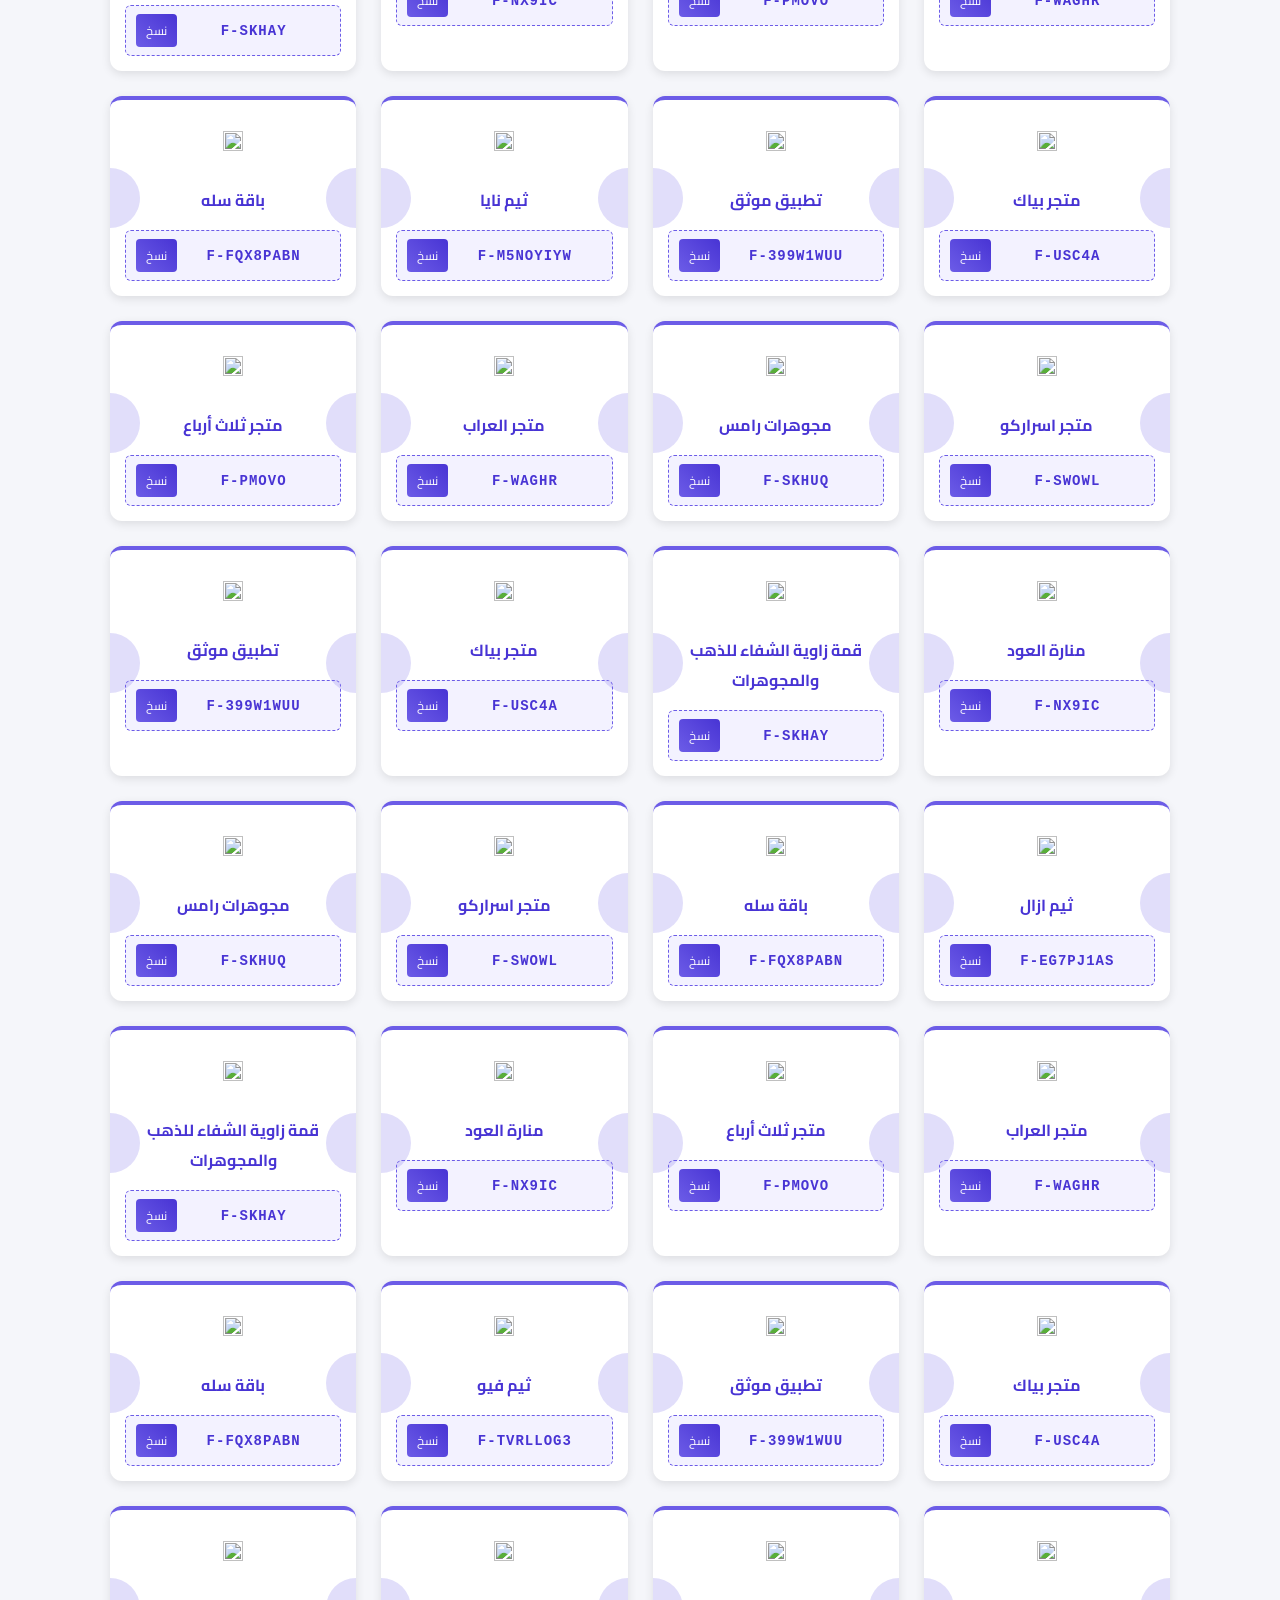
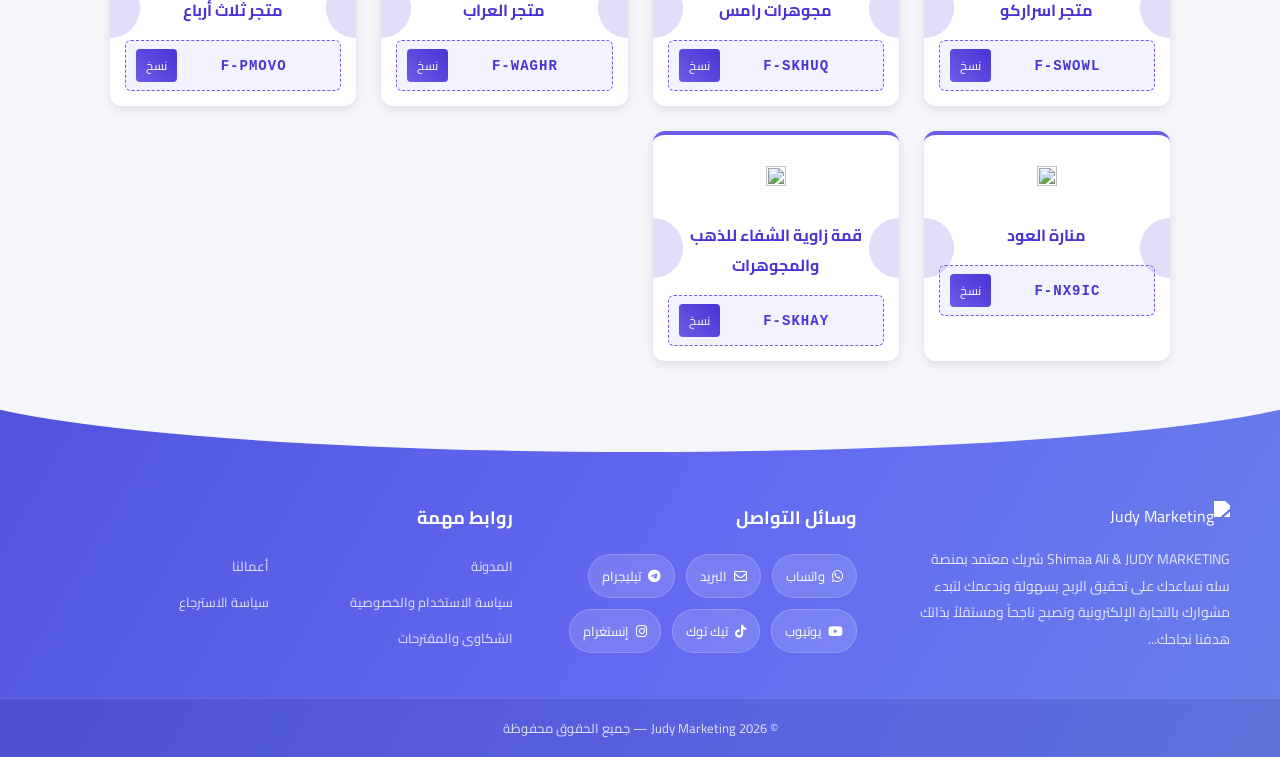
==== commit c5382e78: "Update index.html" ====
--- a/index.html
+++ b/index.html
@@ -30,8 +30,8 @@
             </a>
             <nav class="nav-links" aria-label="التنقل الرئيسي">
                 <a href="https://judymarketing.com">الرئيسية</a>
-                <a href="https://judymarketing.com" class="active">كوبونات الخصم</a>
-                <a href="#portfolio">أعمالنا</a>
+                <a href="https://judy-coupons.vercel.app" class="active">كوبونات الخصم</a>
+                <a href="https://judy-portfolio-nine.vercel.app">أعمالنا</a>
             </nav>
         </div>
     </header>
@@ -192,4 +192,4 @@
     <script src="assets/js/main.js"></script>
 </body>
 
-</html>+</html>
--- a/assets/css/style.css
+++ b/assets/css/style.css
@@ -129,7 +129,7 @@
 }
 
 .logo img {
-  width: 150px;
+  width: 100px;
   max-height: 66px;
   object-fit: contain;
 }
@@ -145,7 +145,7 @@
   font-size: 15px;
   font-weight: 600;
   position: relative;
-  padding-block: 29px;
+  padding-block: 20px;
   transition: 0.25s ease;
 }
 
@@ -200,7 +200,11 @@
   }
 
   .logo img {
-    width: 118px;
+    width: 90px;
+  }
+  .nav-links a {
+    font-size: 12px;
+    font-weight: 500;
   }
 }
 /* Scroll effect */
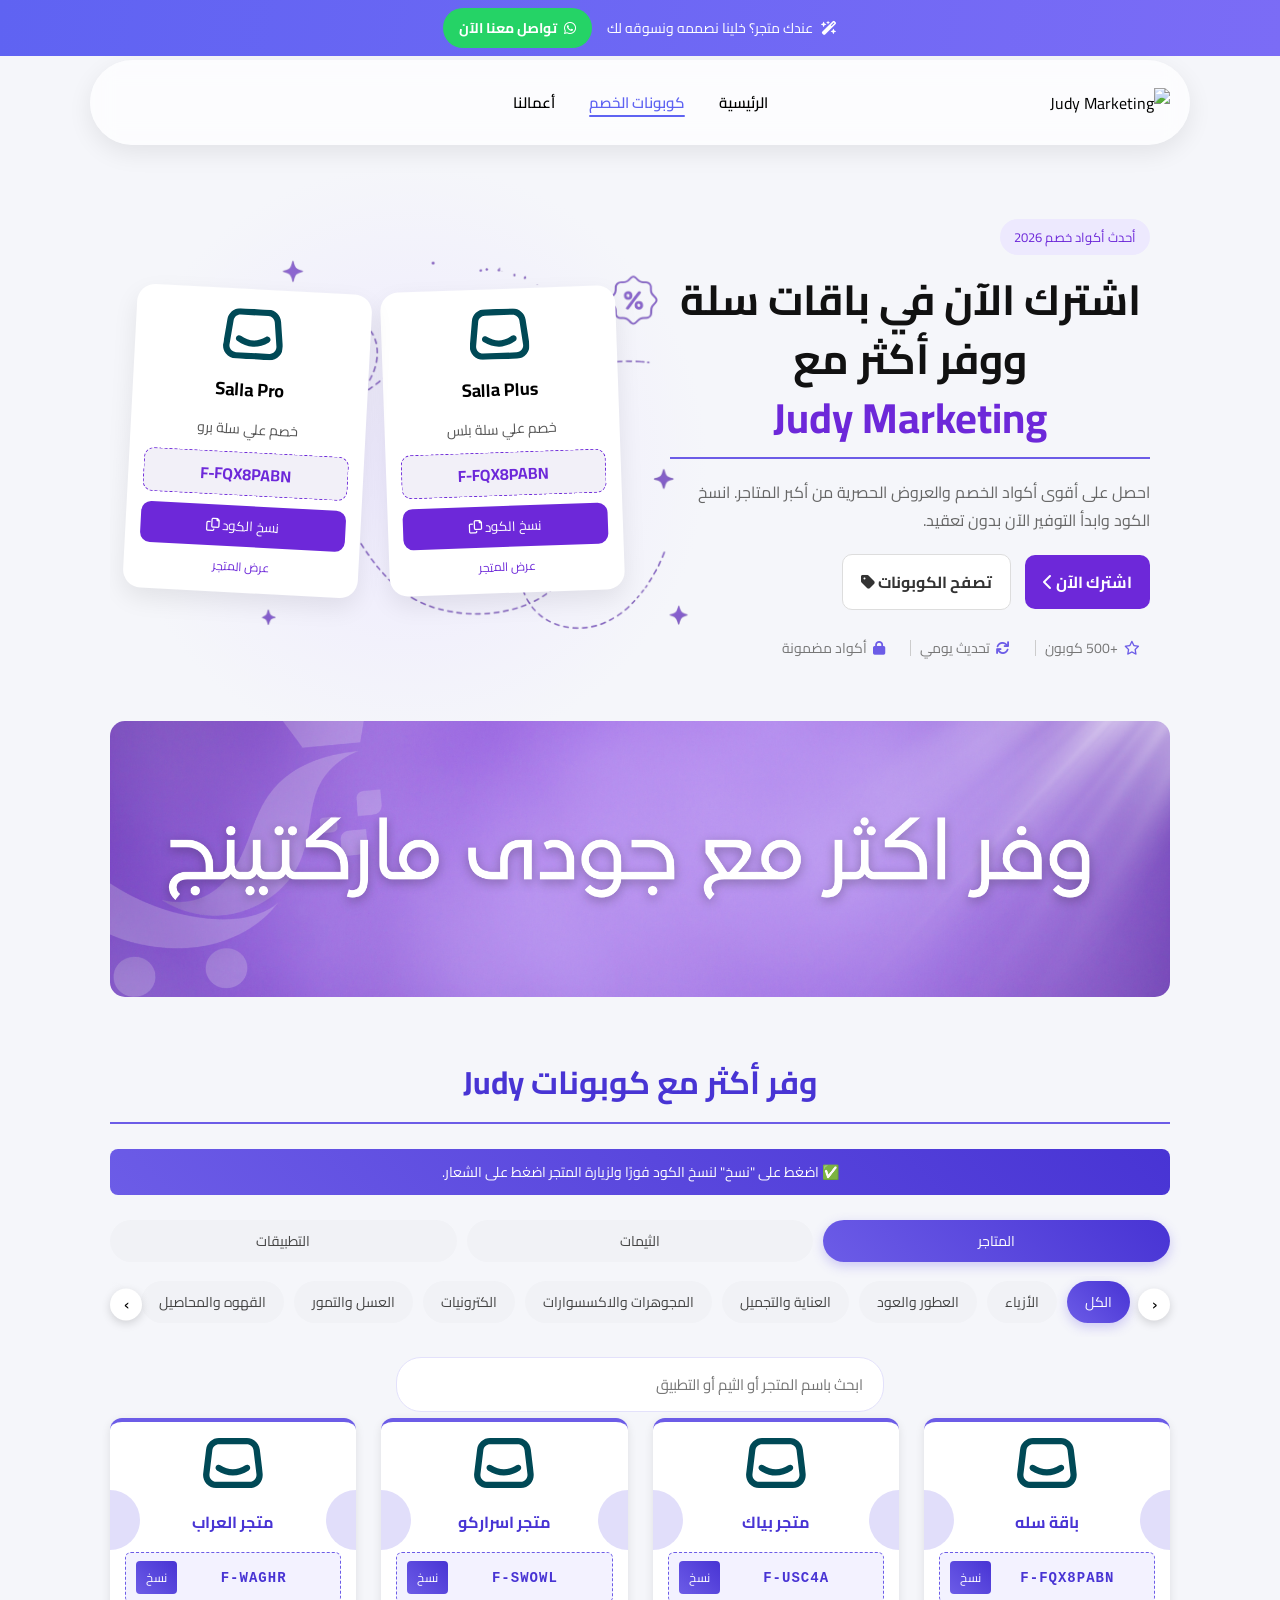
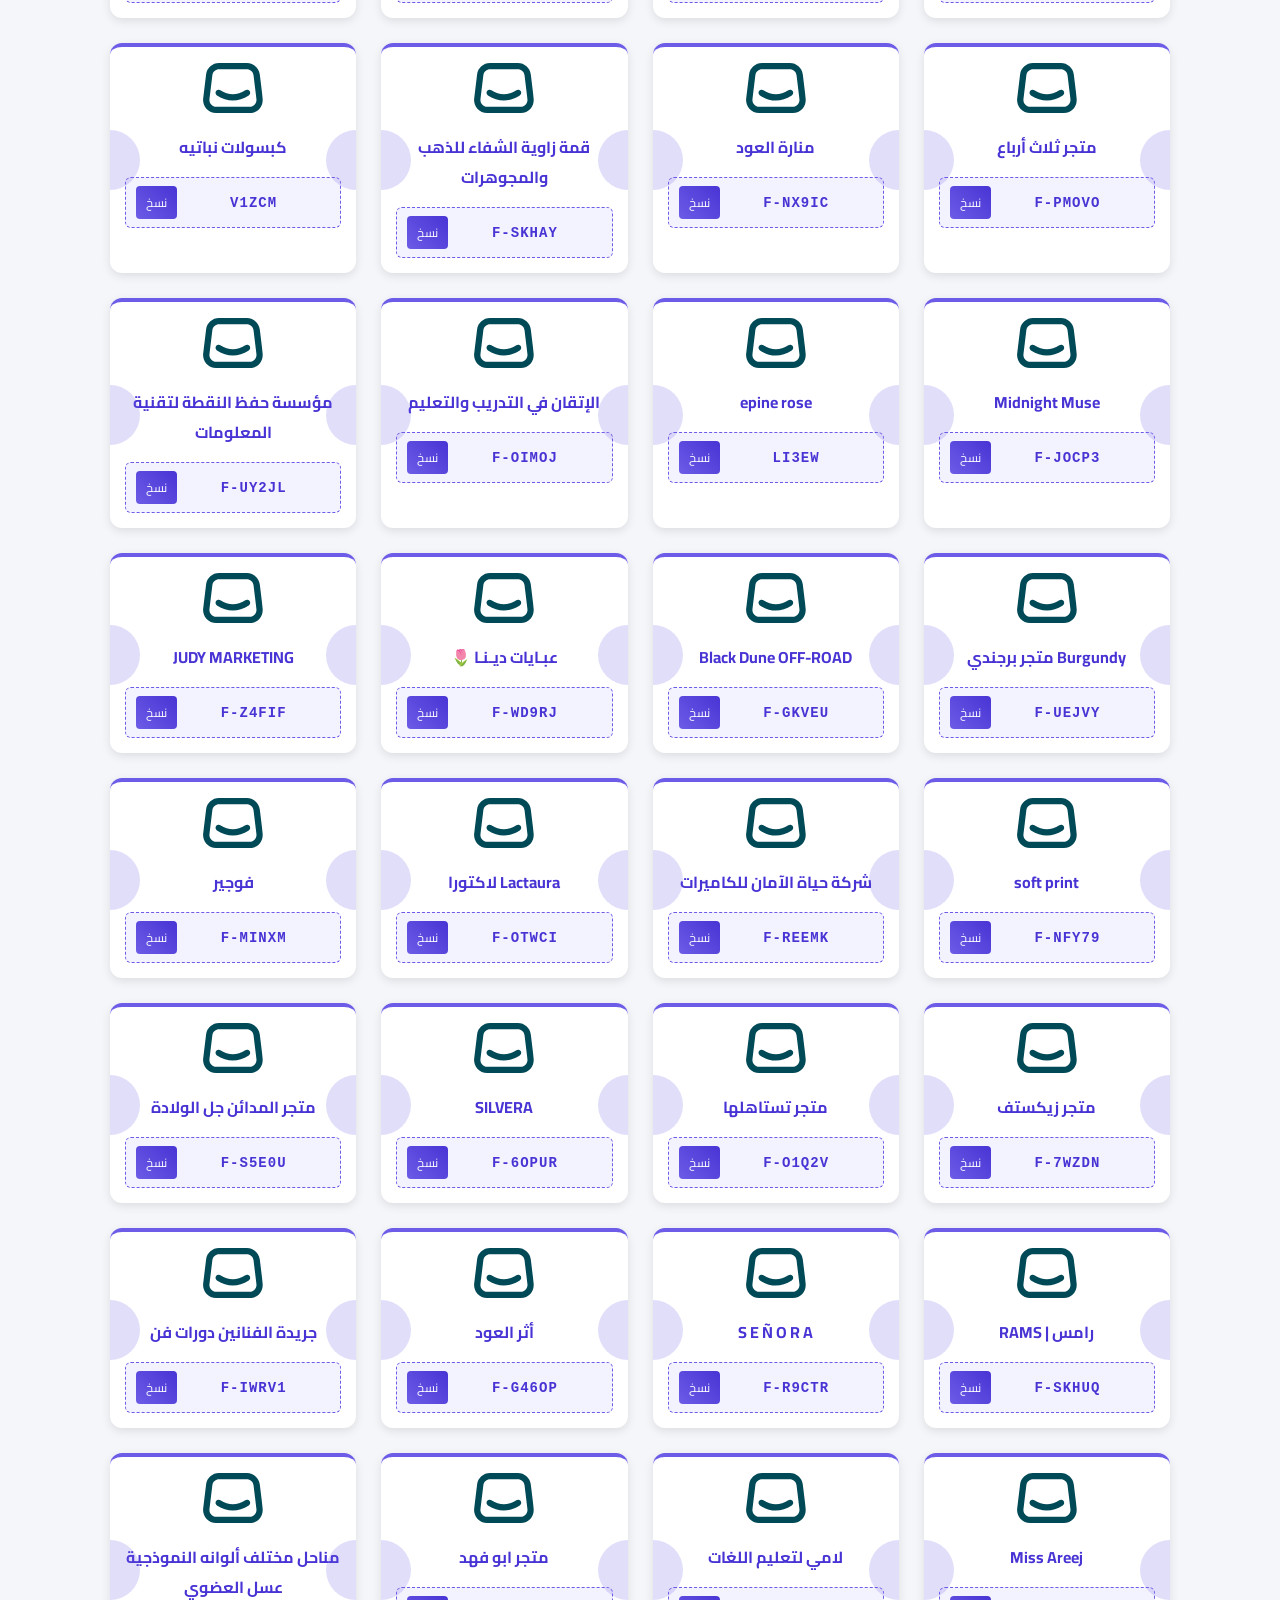
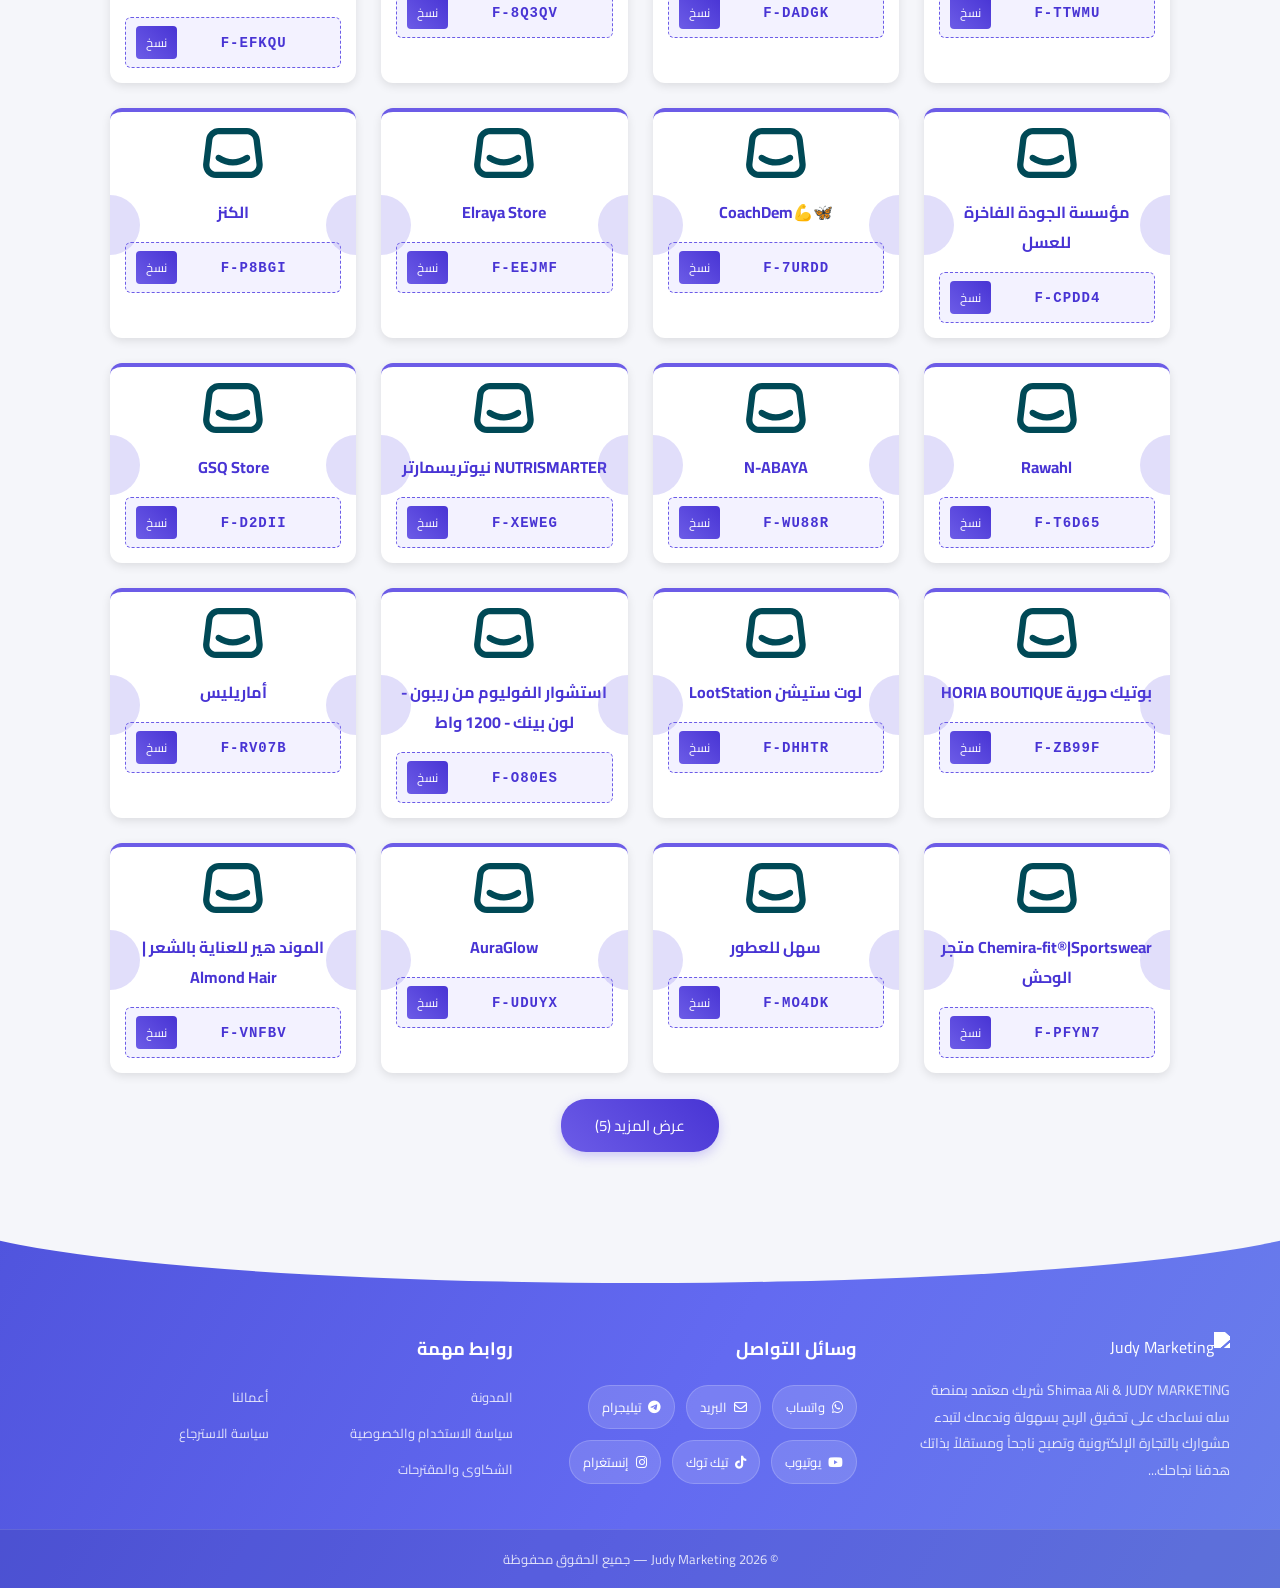
==== commit 2403f2ad: "Fix: open on stores only, category buttons from data, search and load more The page opened with stor" ====
--- a/index.html
+++ b/index.html
@@ -106,29 +106,19 @@
         </div>
 
         <!-- Sub Categories -->
-        <div class="categories-wrapper" id="subWrapper" style="display:none;">
+        <div class="categories-wrapper" id="subWrapper" style="display:flex;">
             <button class="scroll-btn left" id="scrollLeft">›</button>
 
             <div class="sub-categories" id="categories">
                 <button class="active" data-sub="all">الكل</button>
-                <button data-sub="الأزياء">الأزياء</button>
-                <button data-sub="العطور والعود">العطور والعود</button>
-                <button data-sub="المجوهرات والاكسسورات">المجوهرات والاكسسورات</button>
-                <button data-sub="العسل والتمور">العسل والتمور</button>
-                <button data-sub="الالكترونيات">الكترونيات</button>
-                <button data-sub="القهوه والمحاصيل">القهوه والمحاصيل</button>
-                <button data-sub="الديكور والاضاءه">الديكور والاضاءه</button>
-                <button data-sub="منتجات العنايه">منتجات العناية</button>
-                <button data-sub="منتجات طبيه">منتجات طبيه</button>
-                <button data-sub="المنتجات الرقميه والاشتراكات">المنتجات الرقميه والاشتراكات</button>
-                <button data-sub="آخرى">آخرى</button>
             </div>
 
             <button class="scroll-btn right" id="scrollRight">‹</button>
         </div>
-
+        <div class="offer-search"><input id="offerSearch" type="search" placeholder="ابحث باسم المتجر أو الثيم أو التطبيق" aria-label="بحث"></div>
         <!-- Offers -->
         <div class="offers-grid" id="offersContainer"></div>
+        <button type="button" id="loadMore" class="load-more">عرض المزيد</button>
 
 
 
--- a/assets/css/style.css
+++ b/assets/css/style.css
@@ -941,4 +941,12 @@
 
 #scrollTopBtn:active {
     transform: scale(.95);
-}+}
+/* بحث وعرض المزيد */
+.offer-search { display: flex; justify-content: center; margin: 18px auto 6px; max-width: 520px; padding: 0 16px; }
+.offer-search input { width: 100%; border: 1px solid #e3e1fb; background: #fff; border-radius: 25px; padding: 12px 20px; font: inherit; font-size: 15px; outline: none; transition: border-color .2s, box-shadow .2s; }
+.offer-search input:focus { border-color: #6c5ce7; box-shadow: 0 0 0 4px rgba(108, 92, 231, .12); }
+.load-more { display: none; margin: 26px auto 40px; border: none; cursor: pointer; padding: 12px 34px; border-radius: 25px; font: inherit; font-size: 15px; color: #fff; background: linear-gradient(45deg, #6c5ce7, #4834d4); box-shadow: 0 4px 12px rgba(108, 92, 231, .3); transition: transform .15s; }
+.load-more:hover { transform: translateY(-2px); }
+.load-more:active { transform: translateY(0) scale(.98); }
+a.copy-btn { text-decoration: none; display: inline-flex; align-items: center; }
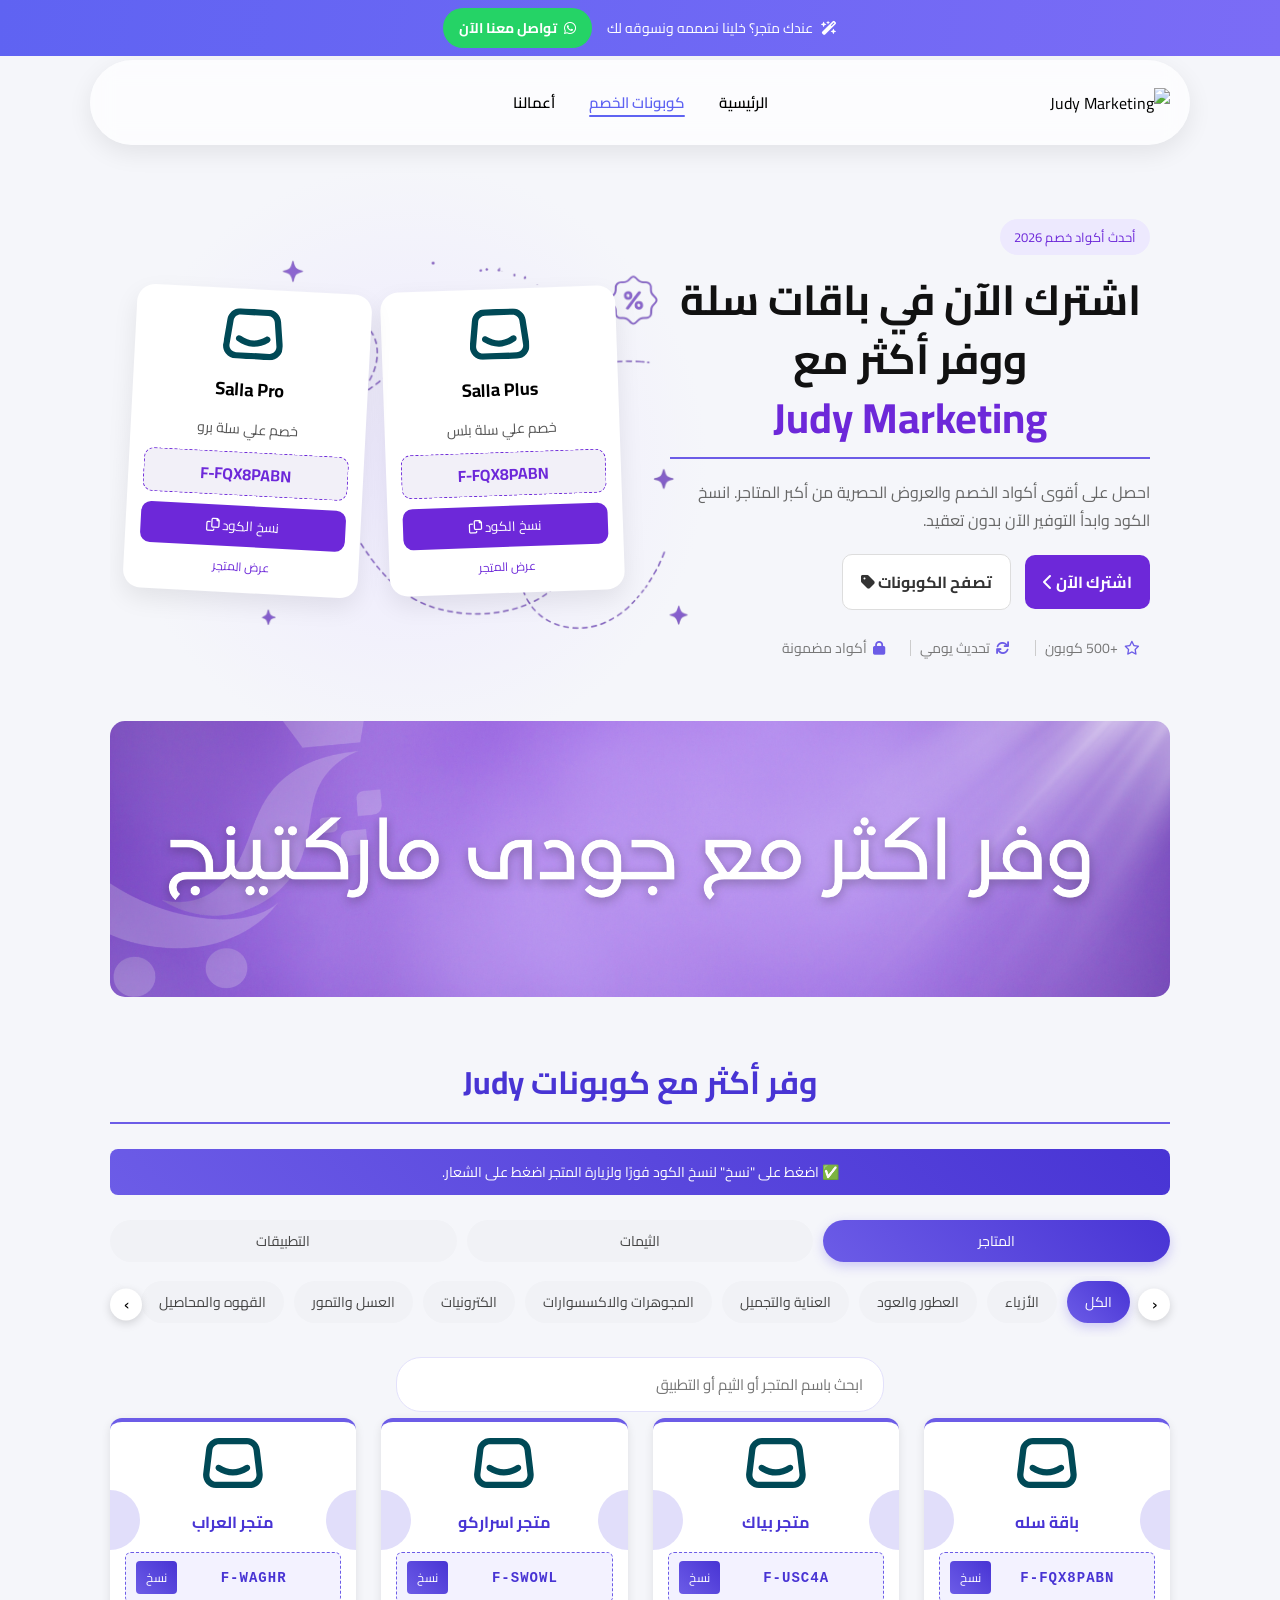
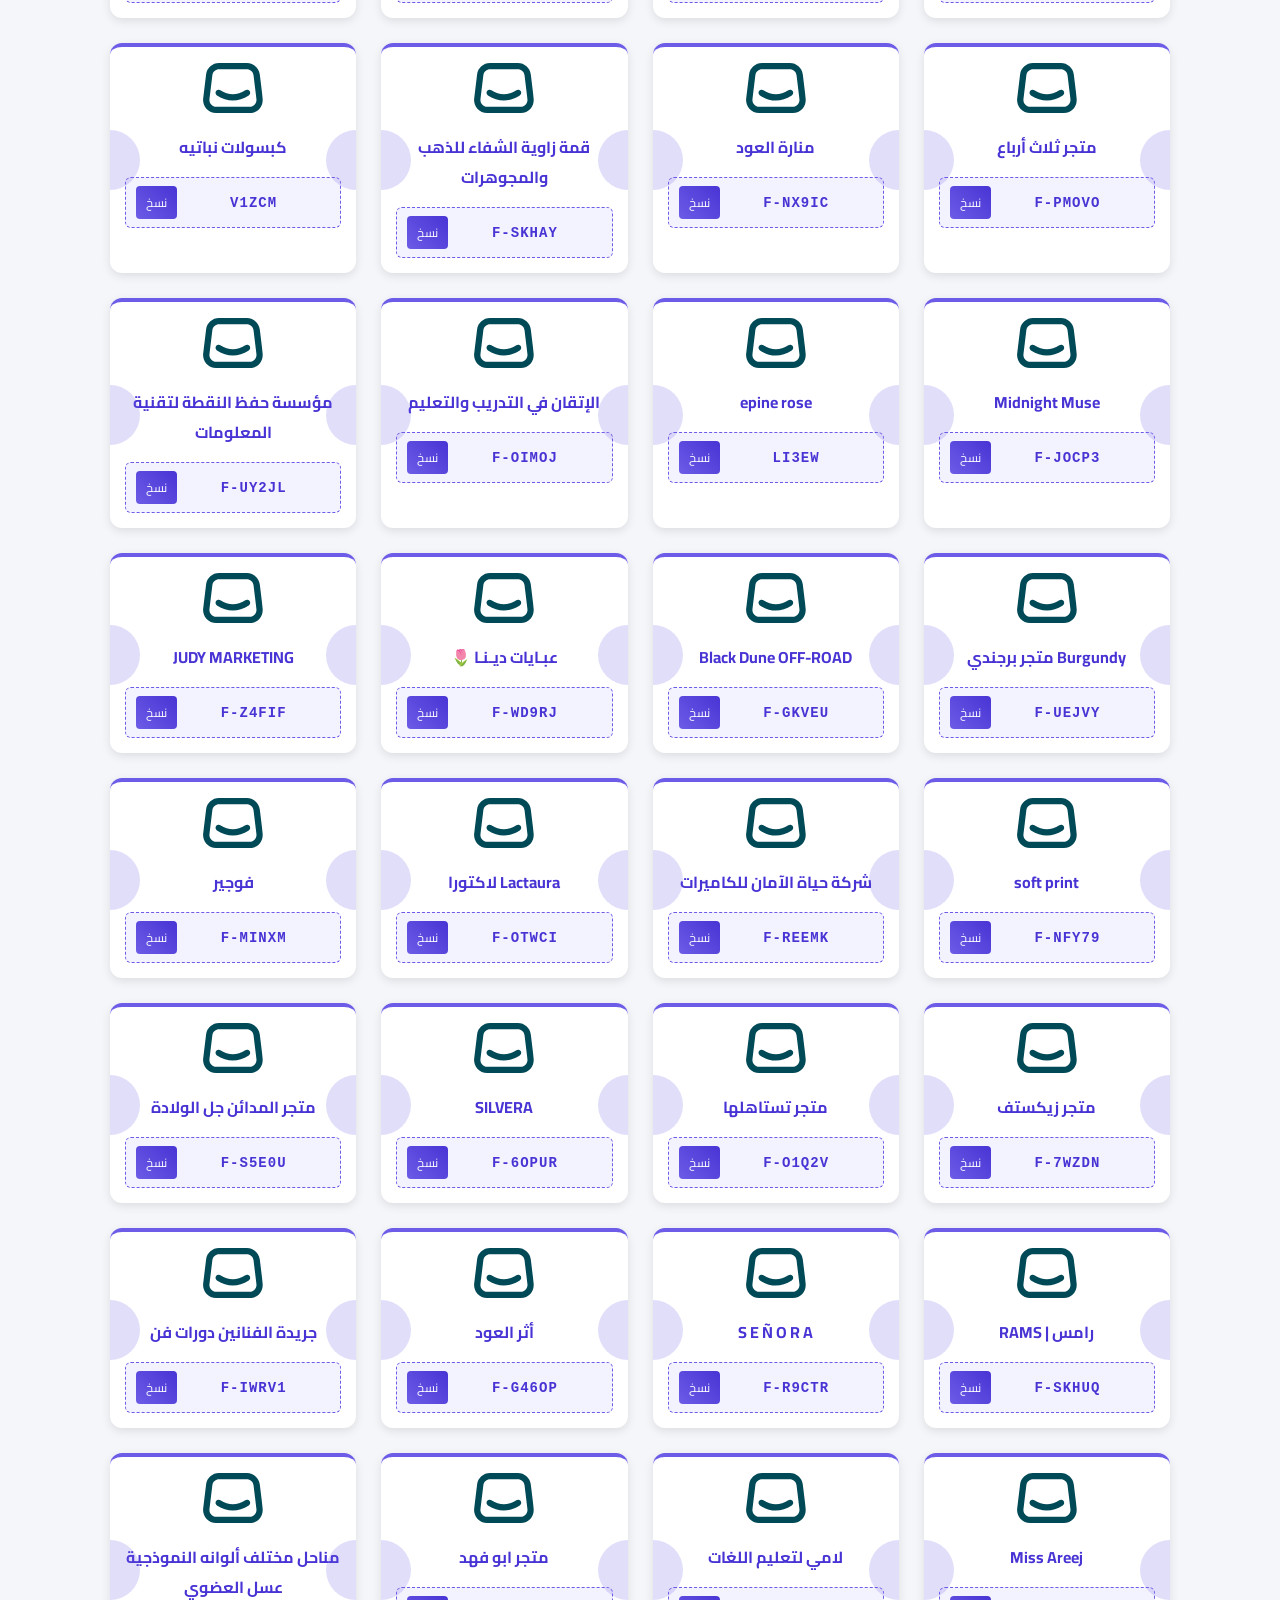
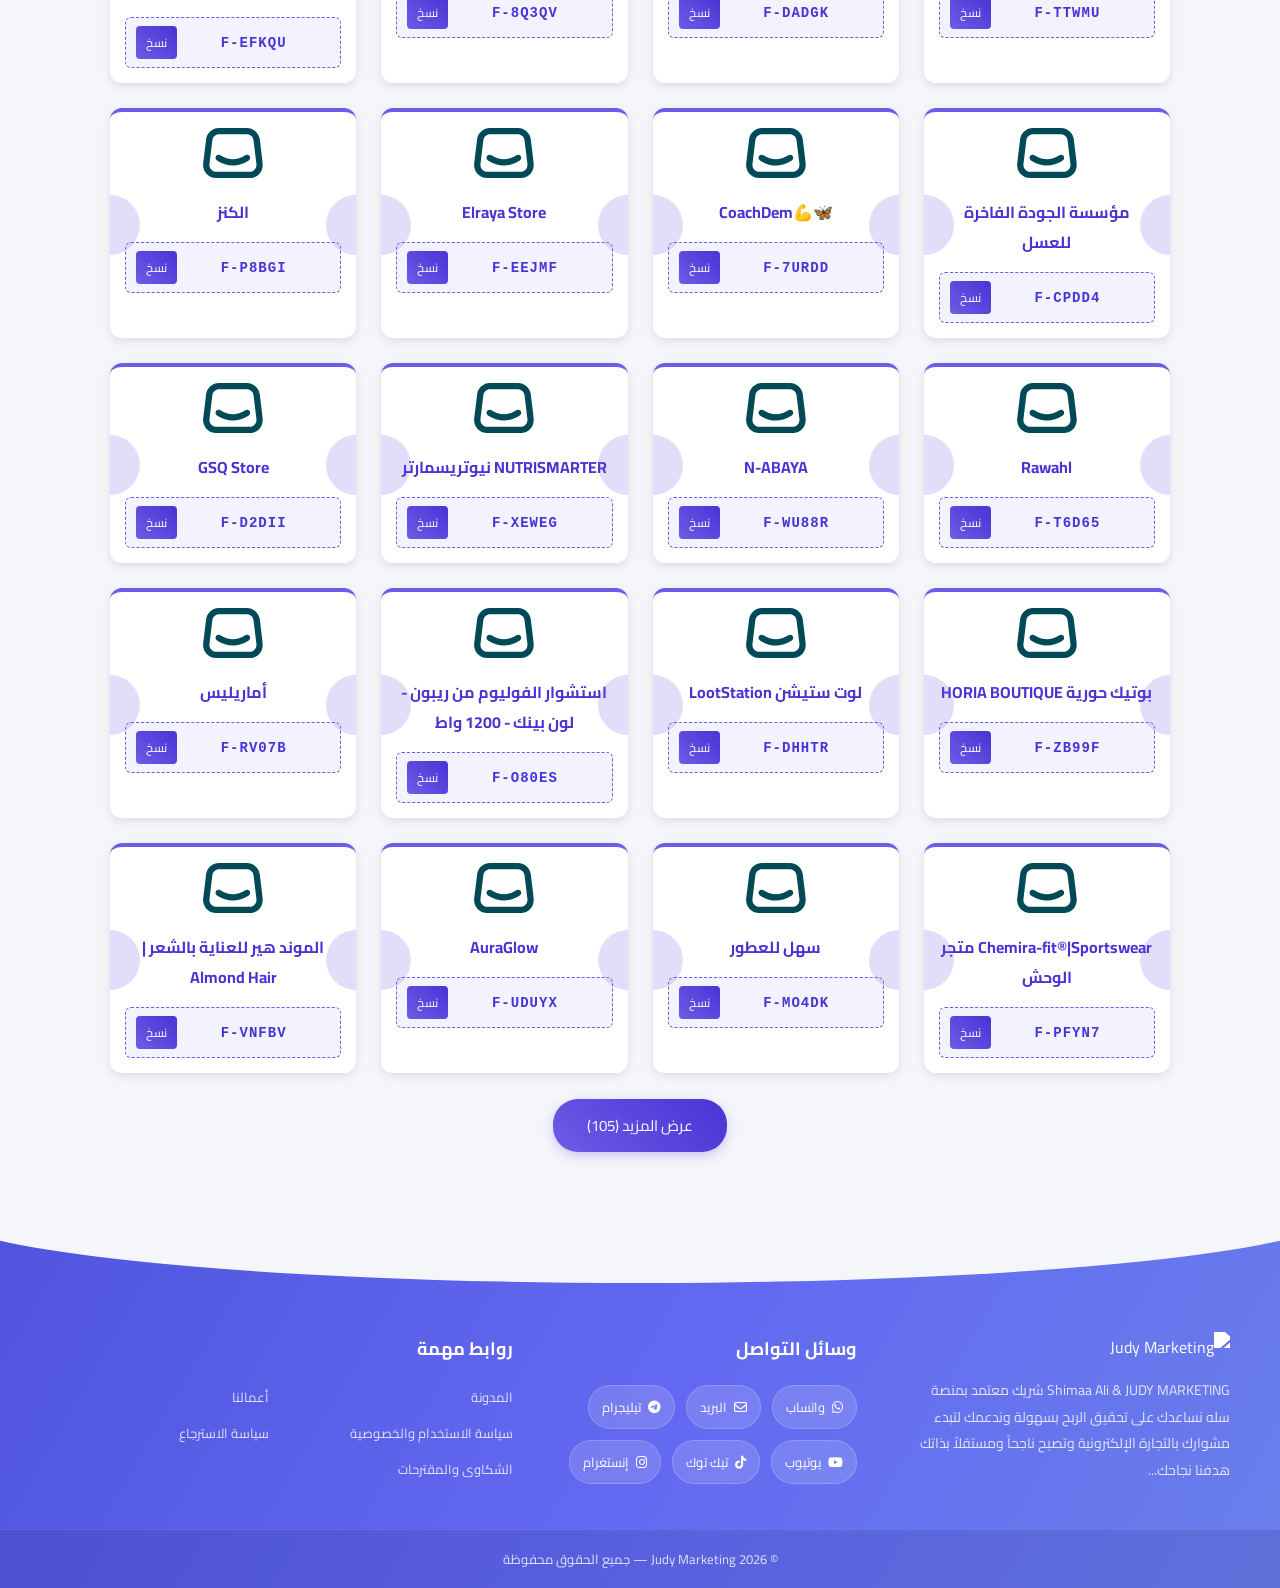
==== commit 94970073: "Canonical address: coupons.judymarketing.com Co-Authored-By: Claude Opus 5.5 <noreply@anthropic.com>" ====
--- a/index.html
+++ b/index.html
@@ -5,6 +5,7 @@
     <meta charset="UTF-8">
     <meta name="viewport" content="width=device-width, initial-scale=1.0">
     <title>كوبونات الخصم</title>
+    <link rel="canonical" href="https://coupons.judymarketing.com/">
 
     <link href="https://fonts.googleapis.com/css2?family=Cairo:wght@400;600;700&display=swap" rel="stylesheet">
     <link rel="stylesheet" href="assets/css/style.css">
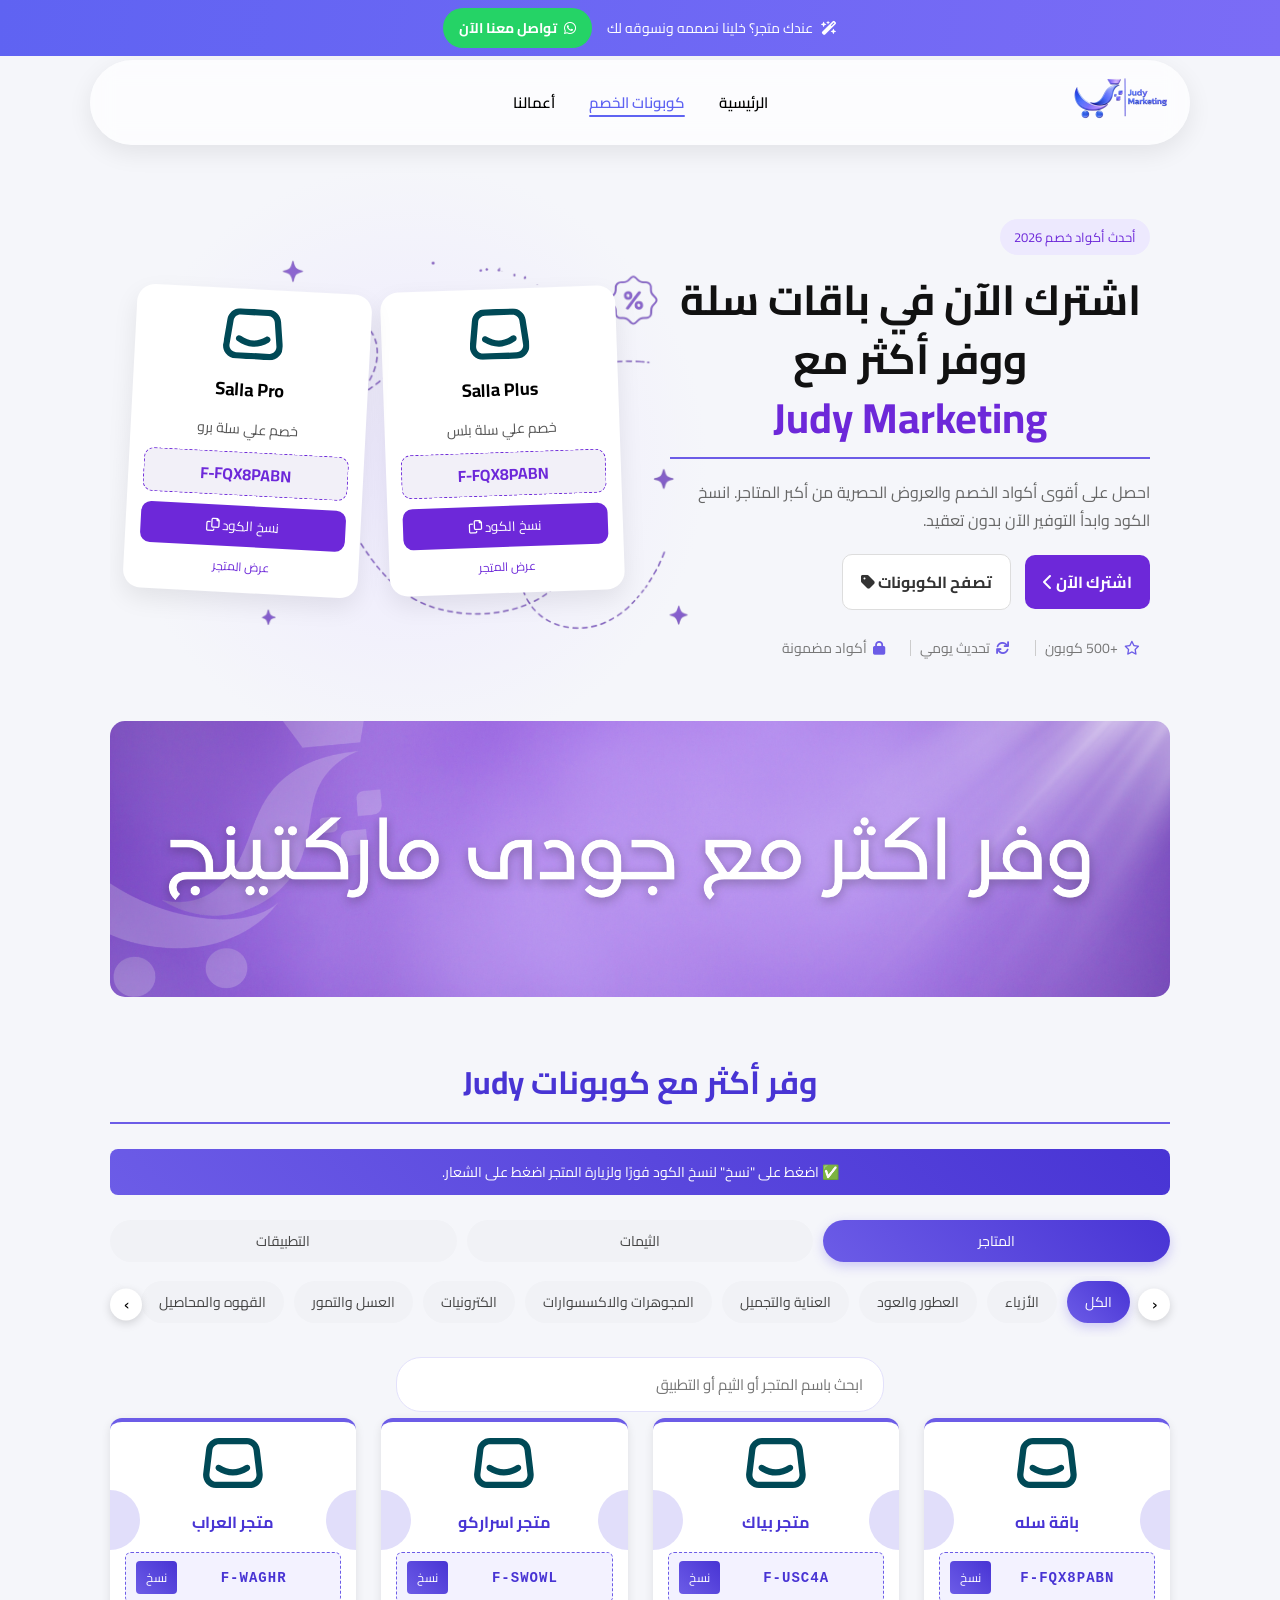
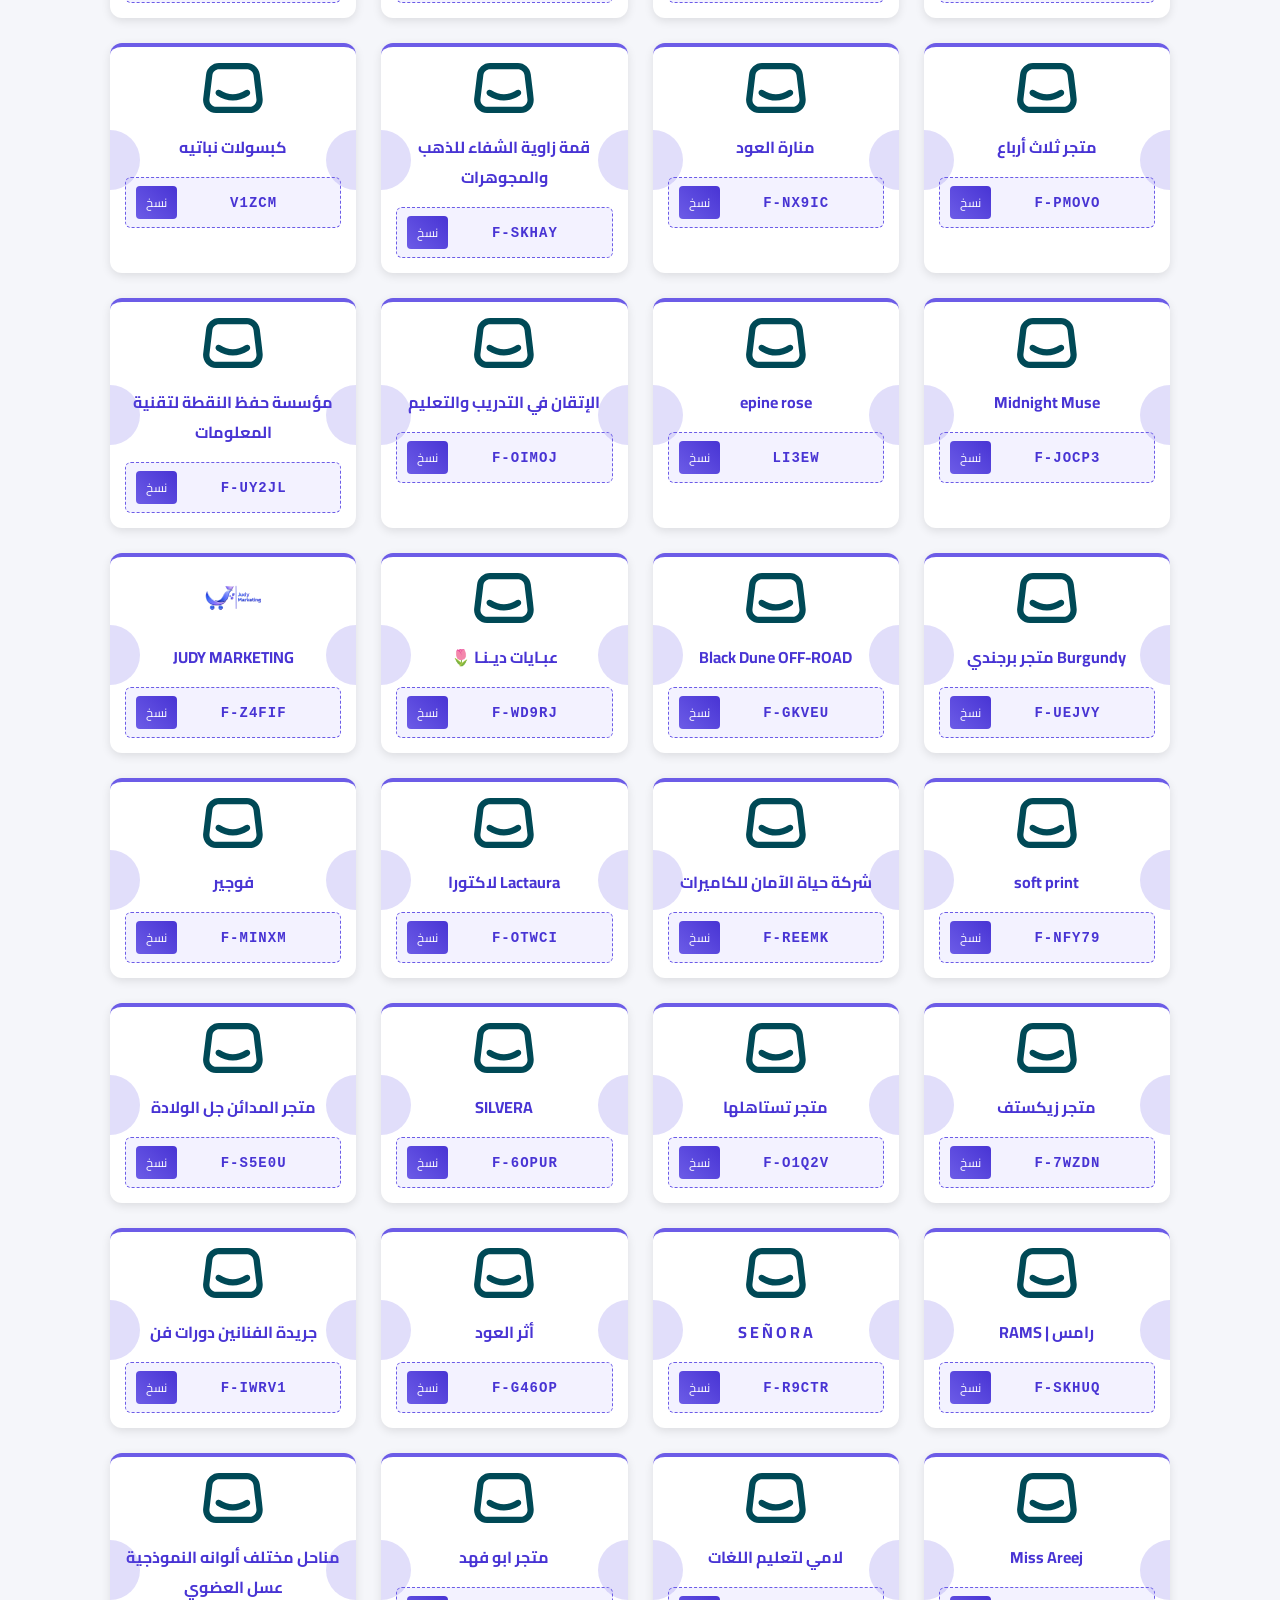
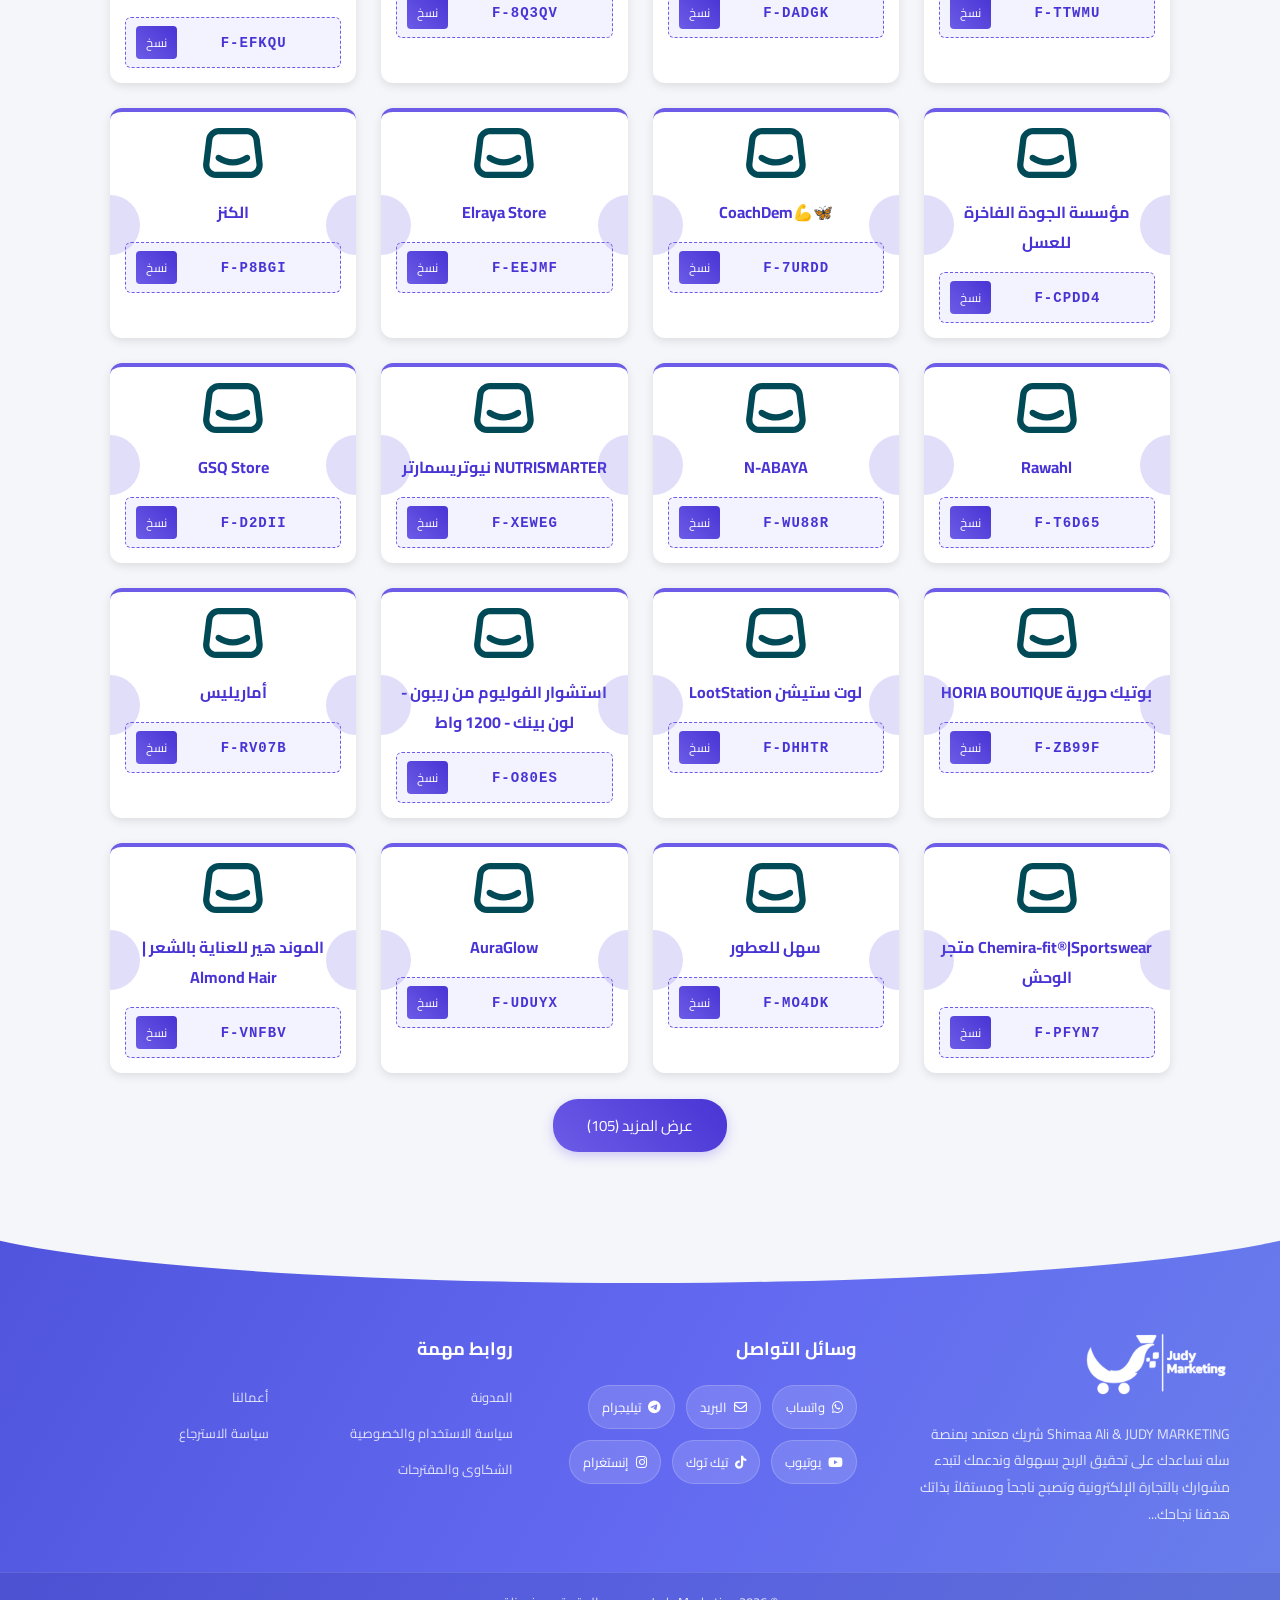
==== commit 9e43c69a: "Fix broken Judy logo and favicon (top4top is down): use a local copy Co-Authored-By: Claude Opus 5.5" ====
--- a/index.html
+++ b/index.html
@@ -9,7 +9,7 @@
 
     <link href="https://fonts.googleapis.com/css2?family=Cairo:wght@400;600;700&display=swap" rel="stylesheet">
     <link rel="stylesheet" href="assets/css/style.css">
-    <link rel="icon" type="image/png" href="https://b.top4top.io/p_3754q23bj1.png">
+    <link rel="icon" type="image/png" href="assets/images/favicon.png">
     <link rel="stylesheet" href="https://cdnjs.cloudflare.com/ajax/libs/font-awesome/6.0.0/css/all.min.css">
 </head>
 
@@ -27,11 +27,11 @@
     <header class="navbar" id="navbar">
         <div class="nav-container">
             <a href="https://judymarketing.com" class="logo" aria-label="Judy Marketing">
-                <img src="https://b.top4top.io/p_3754q23bj1.png" alt="Judy Marketing">
+                <img src="assets/images/judy-logo.webp" alt="Judy Marketing">
             </a>
             <nav class="nav-links" aria-label="التنقل الرئيسي">
                 <a href="https://judymarketing.com">الرئيسية</a>
-                <a href="https://judy-coupons.vercel.app" class="active">كوبونات الخصم</a>
+                <a href="https://coupons.judymarketing.com/" class="active">كوبونات الخصم</a>
                 <a href="https://judy-portfolio-nine.vercel.app">أعمالنا</a>
             </nav>
         </div>
@@ -129,7 +129,7 @@
 
         <div class="footer-content">
             <div class="footer-brand">
-                <a href="https://judymarketing.com"><img src="https://b.top4top.io/p_3754q23bj1.png"
+                <a href="https://judymarketing.com"><img src="assets/images/judy-logo.webp"
                         alt="Judy Marketing"></a>
                 <p>Shimaa Ali & JUDY MARKETING شريك معتمد بمنصة سله نساعدك على تحقيق الربح بسهولة وندعمك لتبدء مشوارك
                     بالتجارة
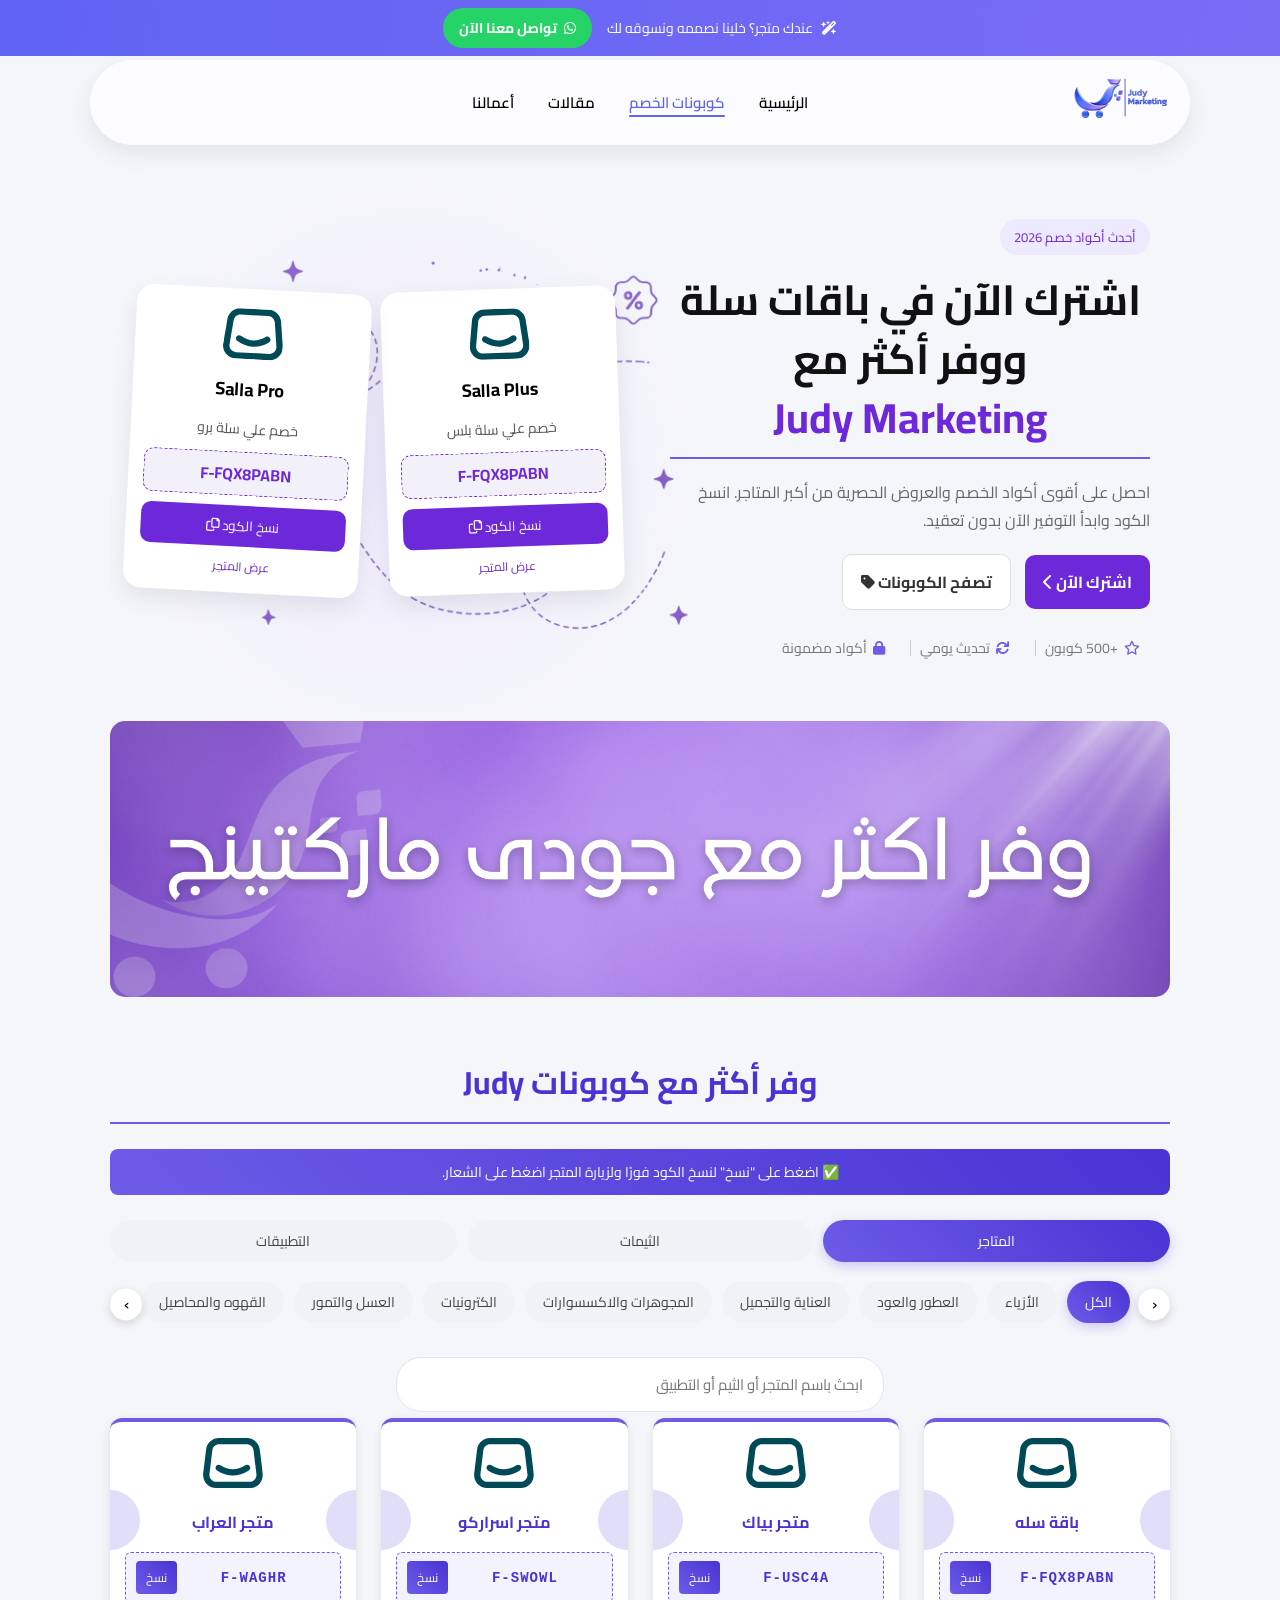
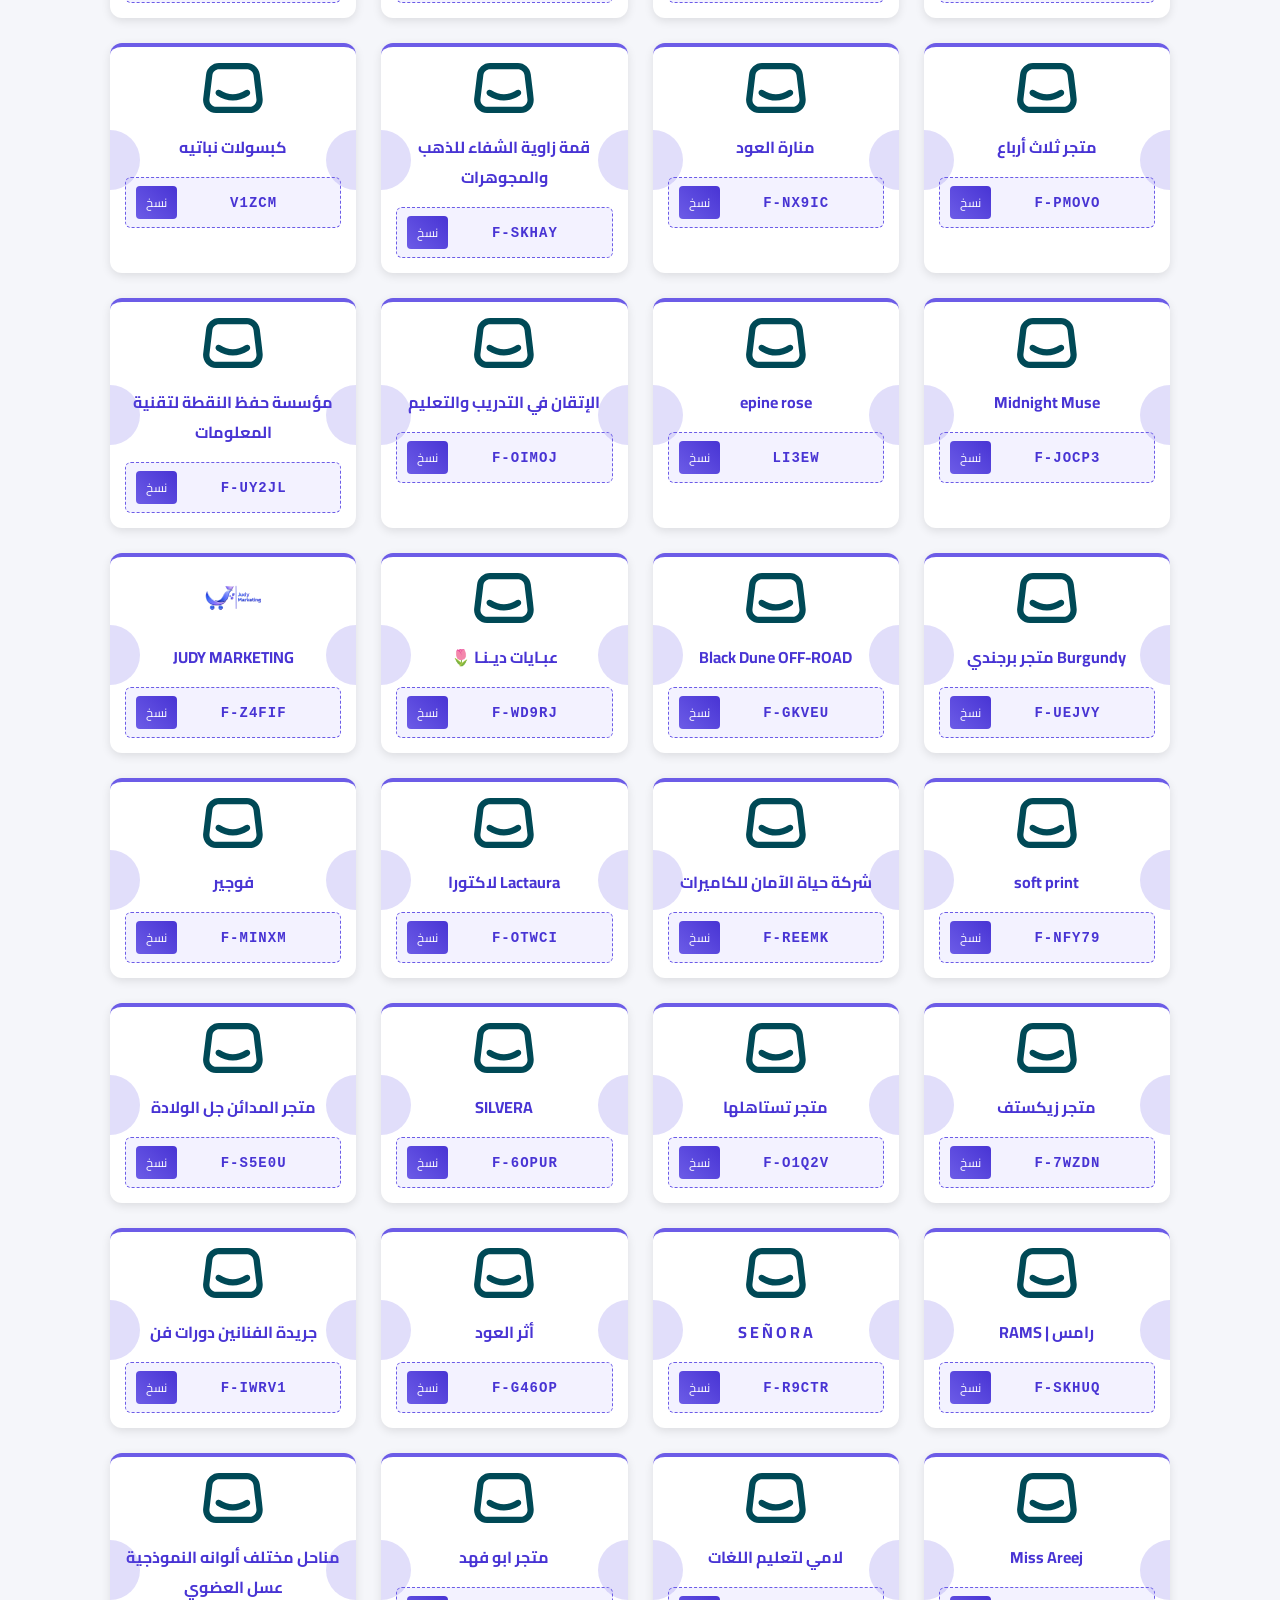
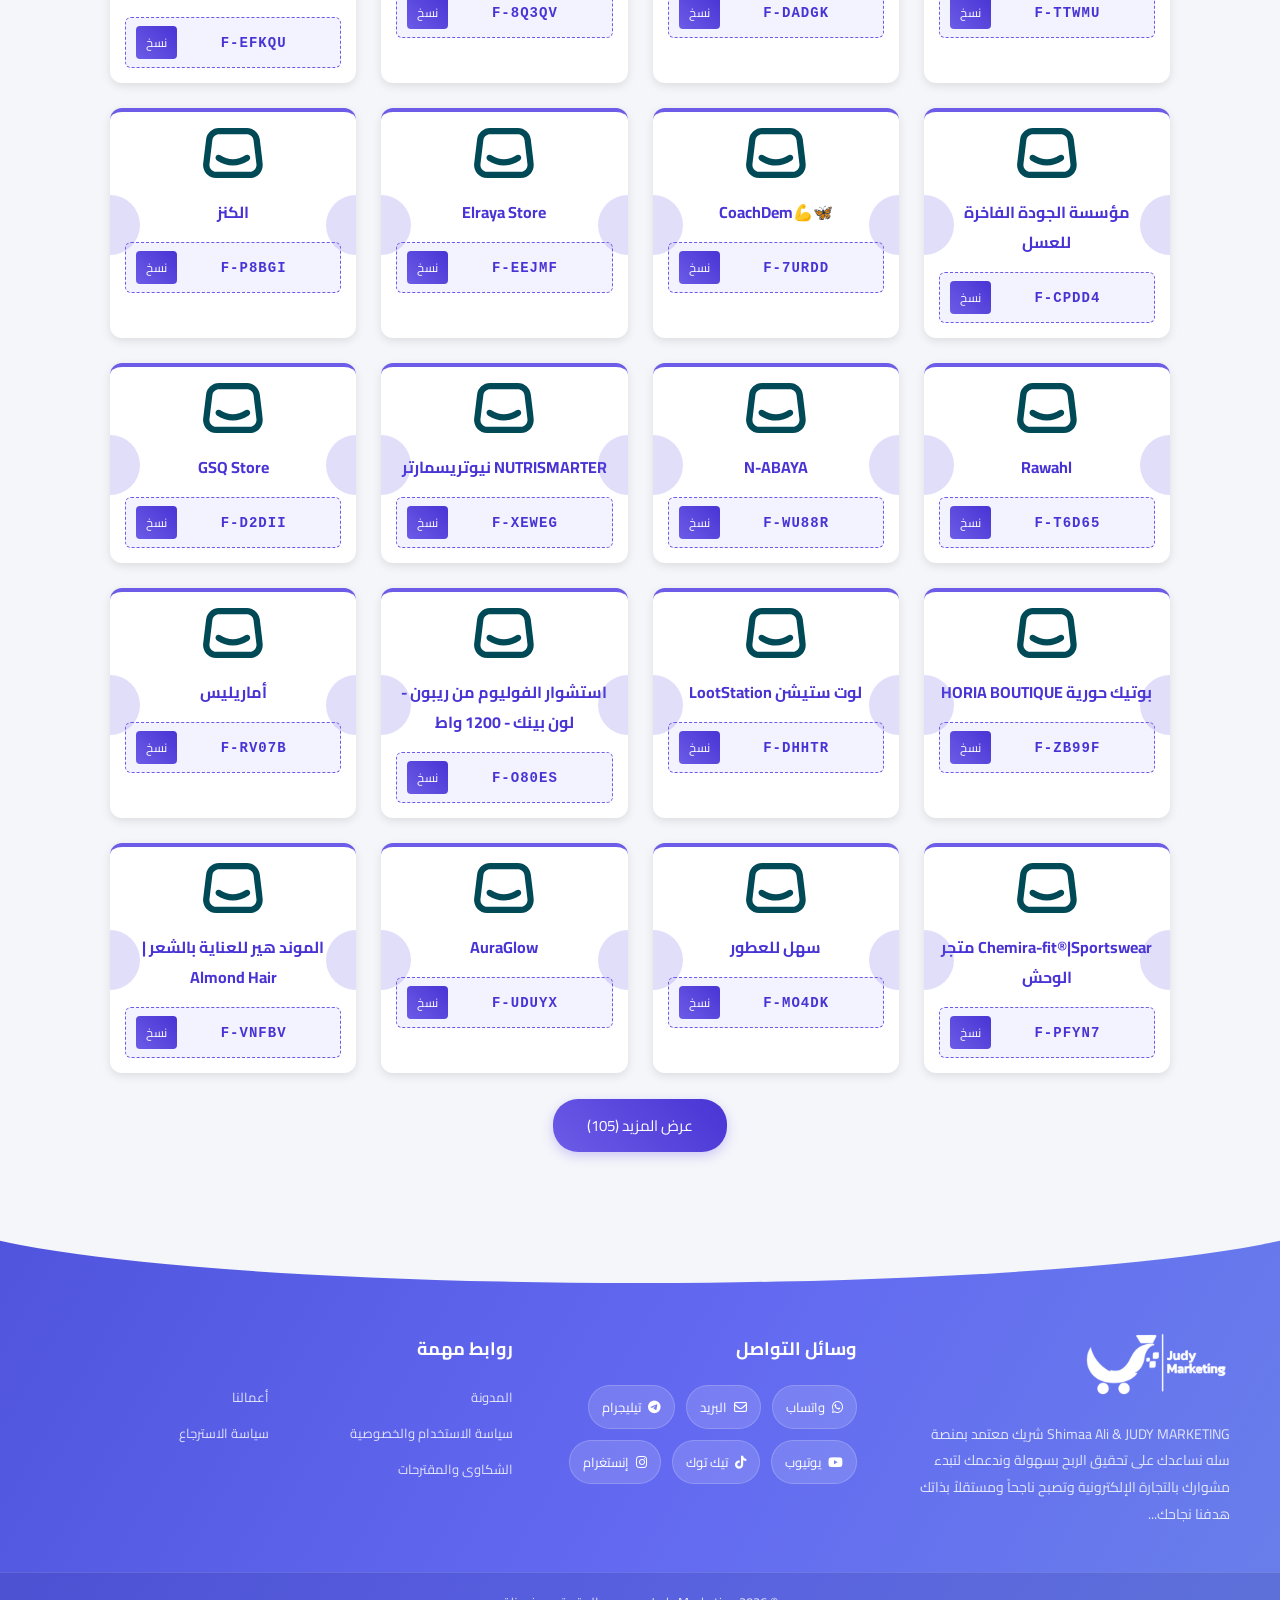
==== commit 6822280d: "Article CTA to the 499 SAR basic store design package; articles list page and nav link Co-Authored-B" ====
--- a/index.html
+++ b/index.html
@@ -32,6 +32,7 @@
             <nav class="nav-links" aria-label="التنقل الرئيسي">
                 <a href="https://judymarketing.com">الرئيسية</a>
                 <a href="https://coupons.judymarketing.com/" class="active">كوبونات الخصم</a>
+                <a href="https://coupons.judymarketing.com/articles/">مقالات</a>
                 <a href="https://judy-portfolio-nine.vercel.app">أعمالنا</a>
             </nav>
         </div>
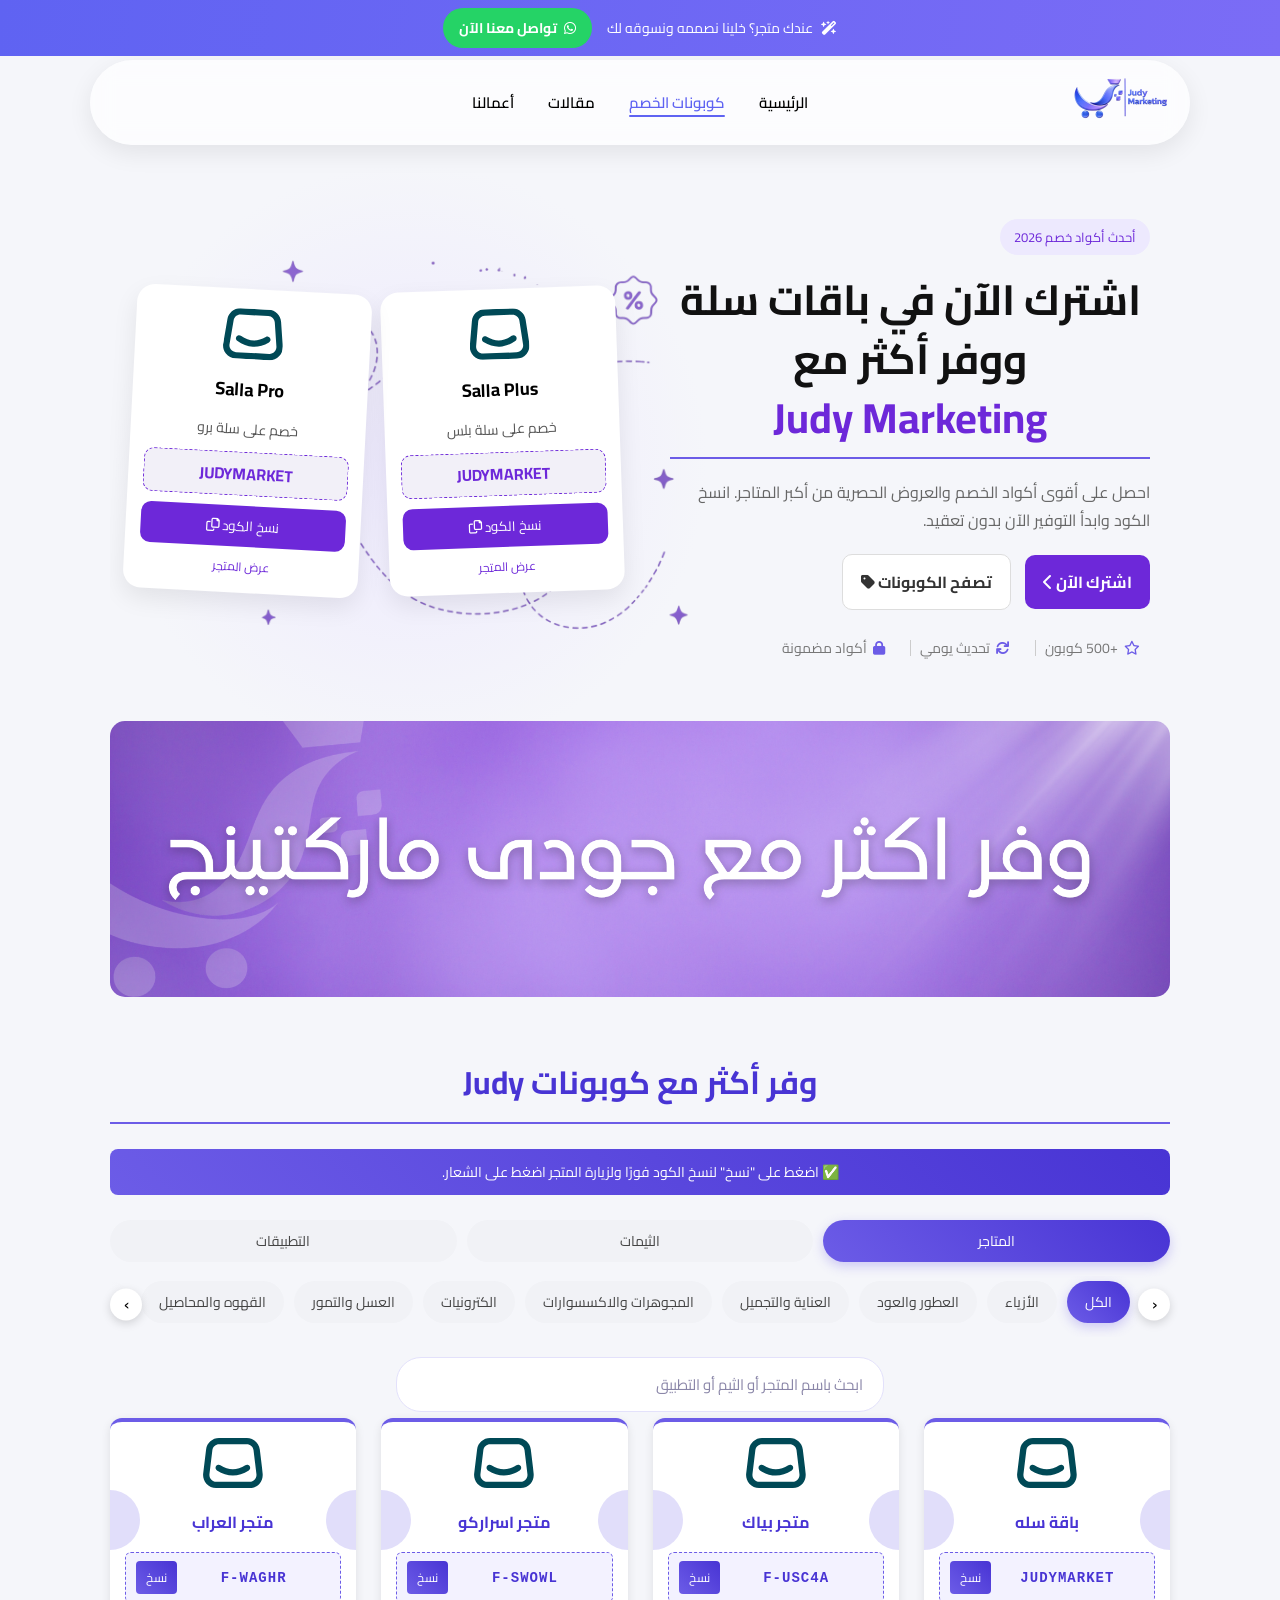
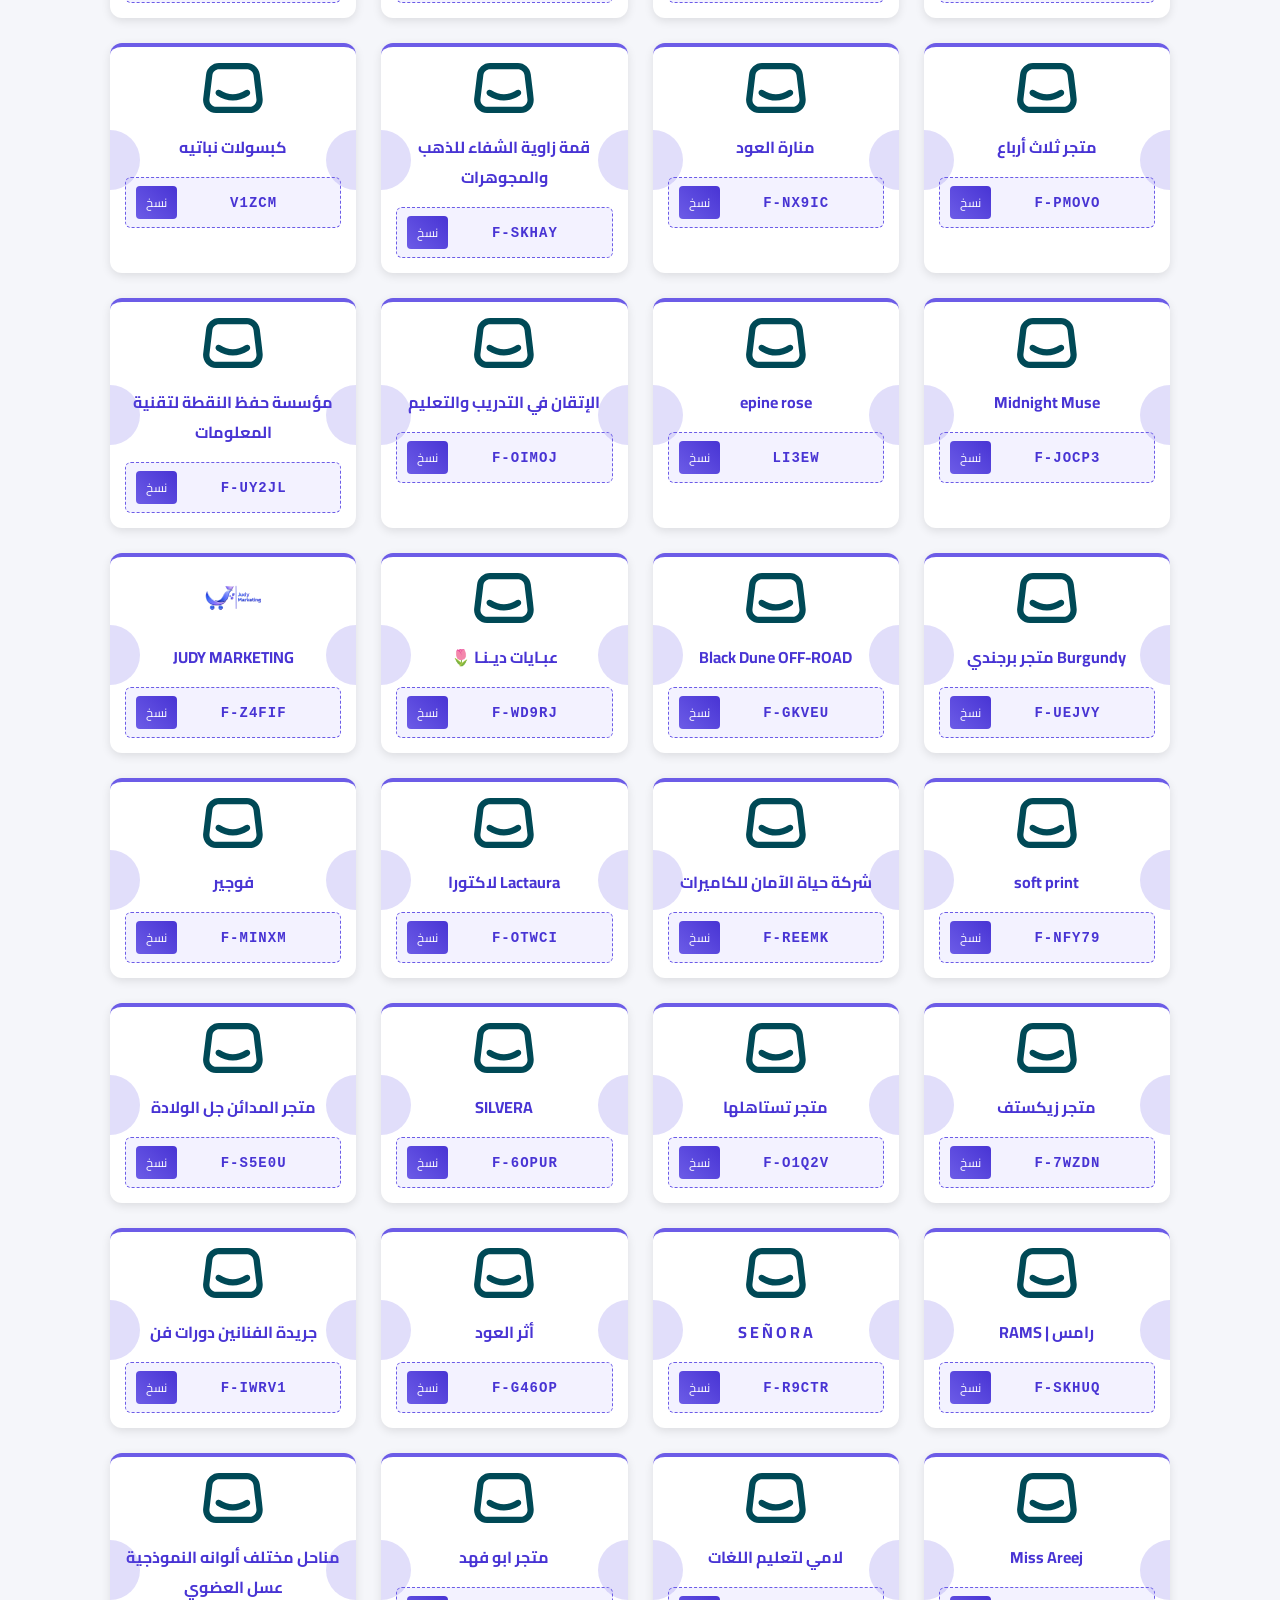
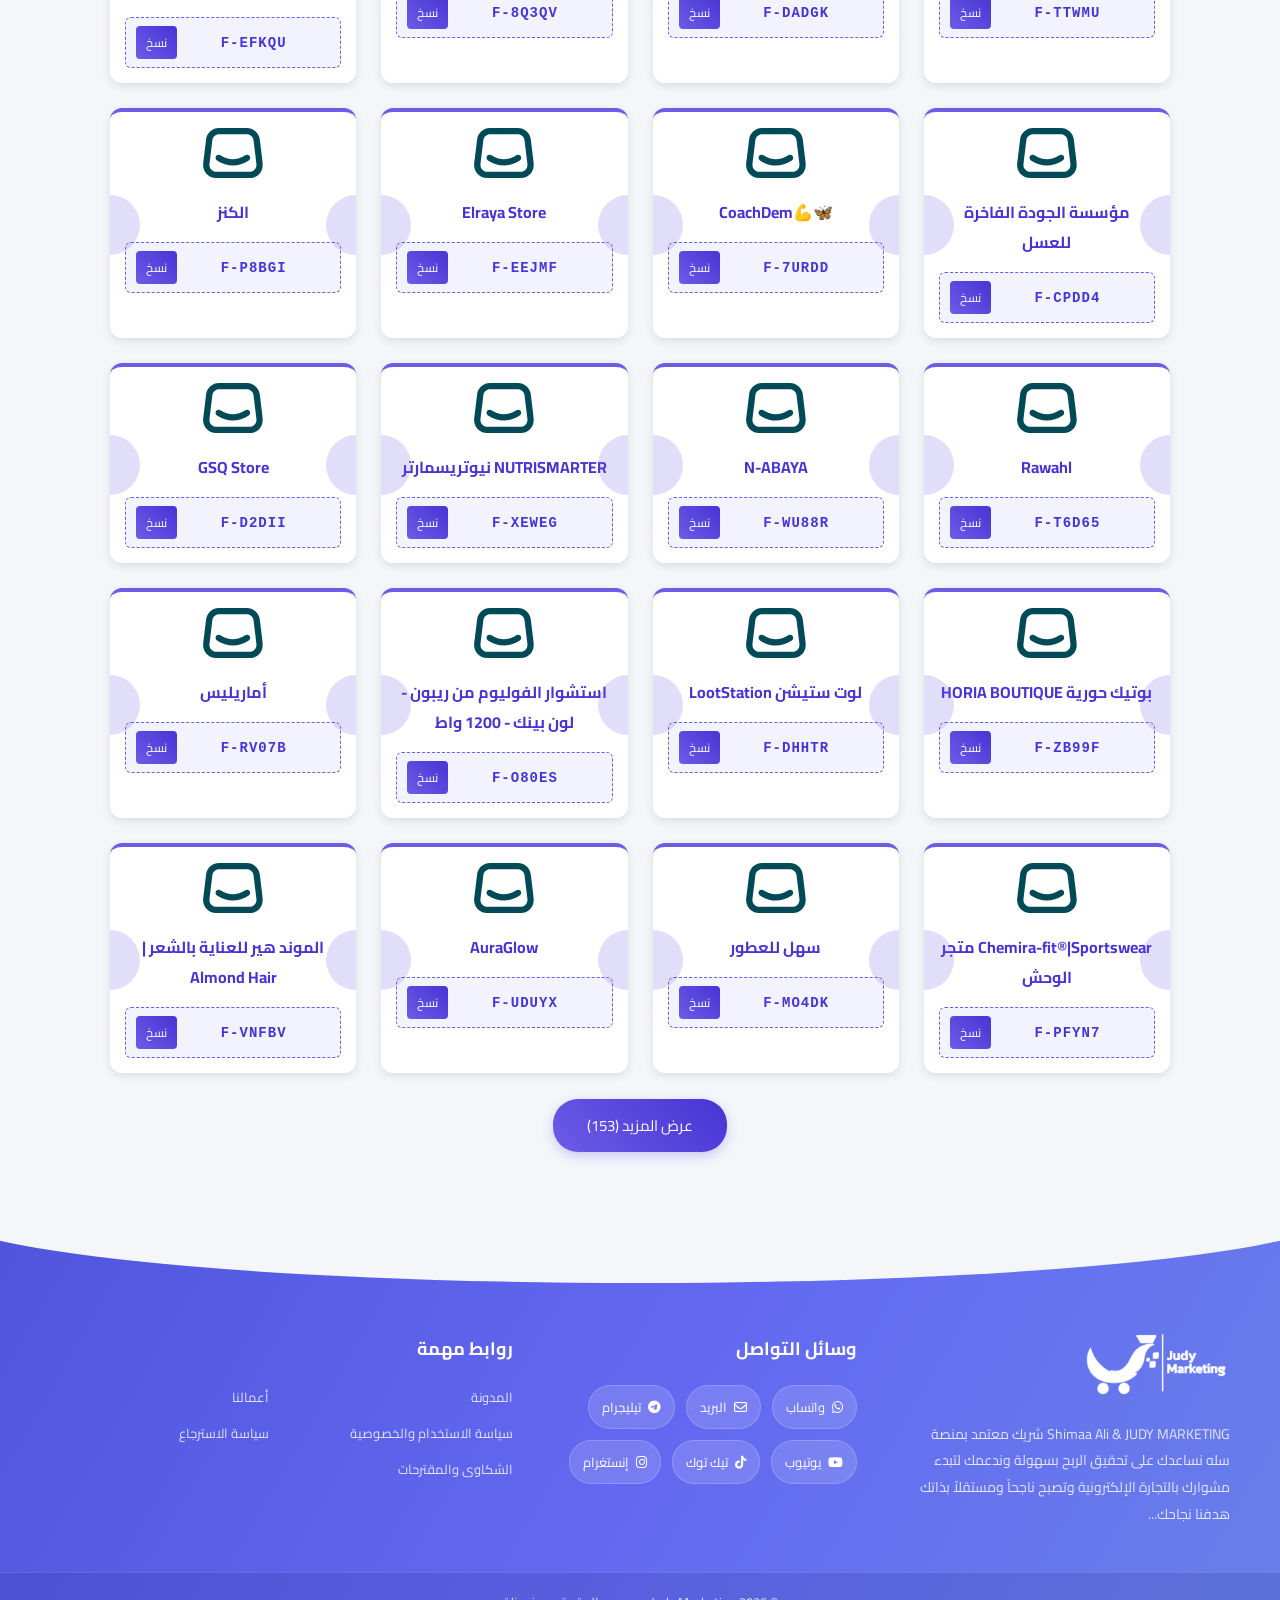
==== commit 8facb826: "Salla plans code JUDYMARKET; visible search text; fix «خصم على» spelling Co-Authored-By: Claude Opus" ====
--- a/index.html
+++ b/index.html
@@ -74,9 +74,9 @@
                     <div class="card plus">
                         <img src="assets/images/salla-logo.svg" alt="salla">
                         <div class="logo">Salla Plus</div>
-                        <p> خصم علي سلة بلس </p>
-                        <div class="code">F-FQX8PABN</div>
-                        <button onclick="copyCodeSalla('F-FQX8PABN', this)">
+                        <p> خصم على سلة بلس </p>
+                        <div class="code">JUDYMARKET</div>
+                        <button onclick="copyCodeSalla('JUDYMARKET', this)">
                             نسخ الكود <i class="fa-regular fa-copy"></i>
                         </button>
                         <a href="https://salla.com/plans/">عرض المتجر</a>
@@ -85,9 +85,9 @@
                     <div class="card pro">
                         <img src="assets/images/salla-logo.svg" alt="salla">
                         <div class="logo">Salla Pro</div>
-                        <p> خصم علي سلة برو </p>
-                        <div class="code">F-FQX8PABN</div>
-                        <button onclick="copyCodeSalla('F-FQX8PABN', this)">
+                        <p> خصم على سلة برو </p>
+                        <div class="code">JUDYMARKET</div>
+                        <button onclick="copyCodeSalla('JUDYMARKET', this)">
                             نسخ الكود <i class="fa-regular fa-copy"></i>
                         </button>
                         <a href="https://salla.com/plans">عرض المتجر</a>
--- a/assets/css/style.css
+++ b/assets/css/style.css
@@ -944,9 +944,10 @@
 }
 /* بحث وعرض المزيد */
 .offer-search { display: flex; justify-content: center; margin: 18px auto 6px; max-width: 520px; padding: 0 16px; }
-.offer-search input { width: 100%; border: 1px solid #e3e1fb; background: #fff; border-radius: 25px; padding: 12px 20px; font: inherit; font-size: 15px; outline: none; transition: border-color .2s, box-shadow .2s; }
+.offer-search input { width: 100%; border: 1px solid #e3e1fb; background: #fff; color: #1d1846; -webkit-text-fill-color: #1d1846; caret-color: #6c5ce7; border-radius: 25px; padding: 12px 20px; font: inherit; font-size: 15px; outline: none; transition: border-color .2s, box-shadow .2s; }
 .offer-search input:focus { border-color: #6c5ce7; box-shadow: 0 0 0 4px rgba(108, 92, 231, .12); }
 .load-more { display: none; margin: 26px auto 40px; border: none; cursor: pointer; padding: 12px 34px; border-radius: 25px; font: inherit; font-size: 15px; color: #fff; background: linear-gradient(45deg, #6c5ce7, #4834d4); box-shadow: 0 4px 12px rgba(108, 92, 231, .3); transition: transform .15s; }
 .load-more:hover { transform: translateY(-2px); }
 .load-more:active { transform: translateY(0) scale(.98); }
 a.copy-btn { text-decoration: none; display: inline-flex; align-items: center; }
+.offer-search input::placeholder { color: #8a86a8; -webkit-text-fill-color: #8a86a8; opacity: 1; }
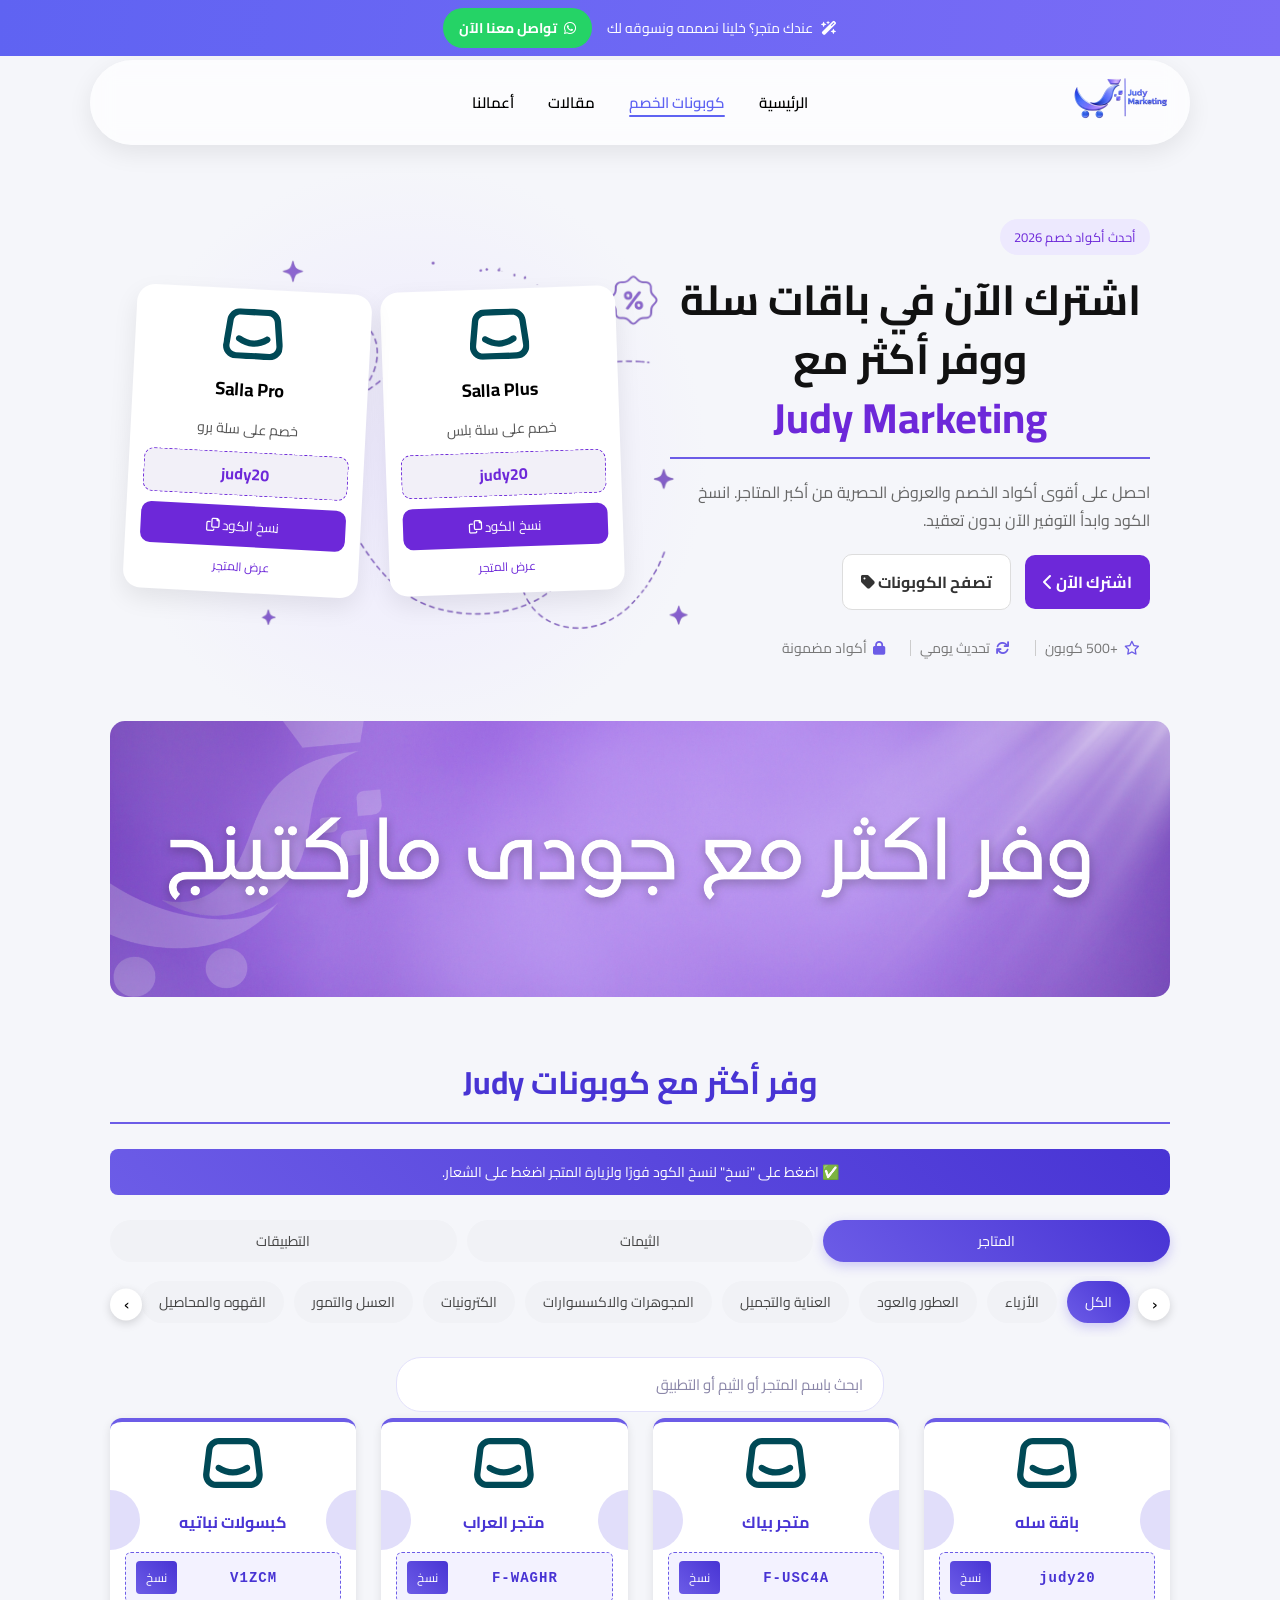
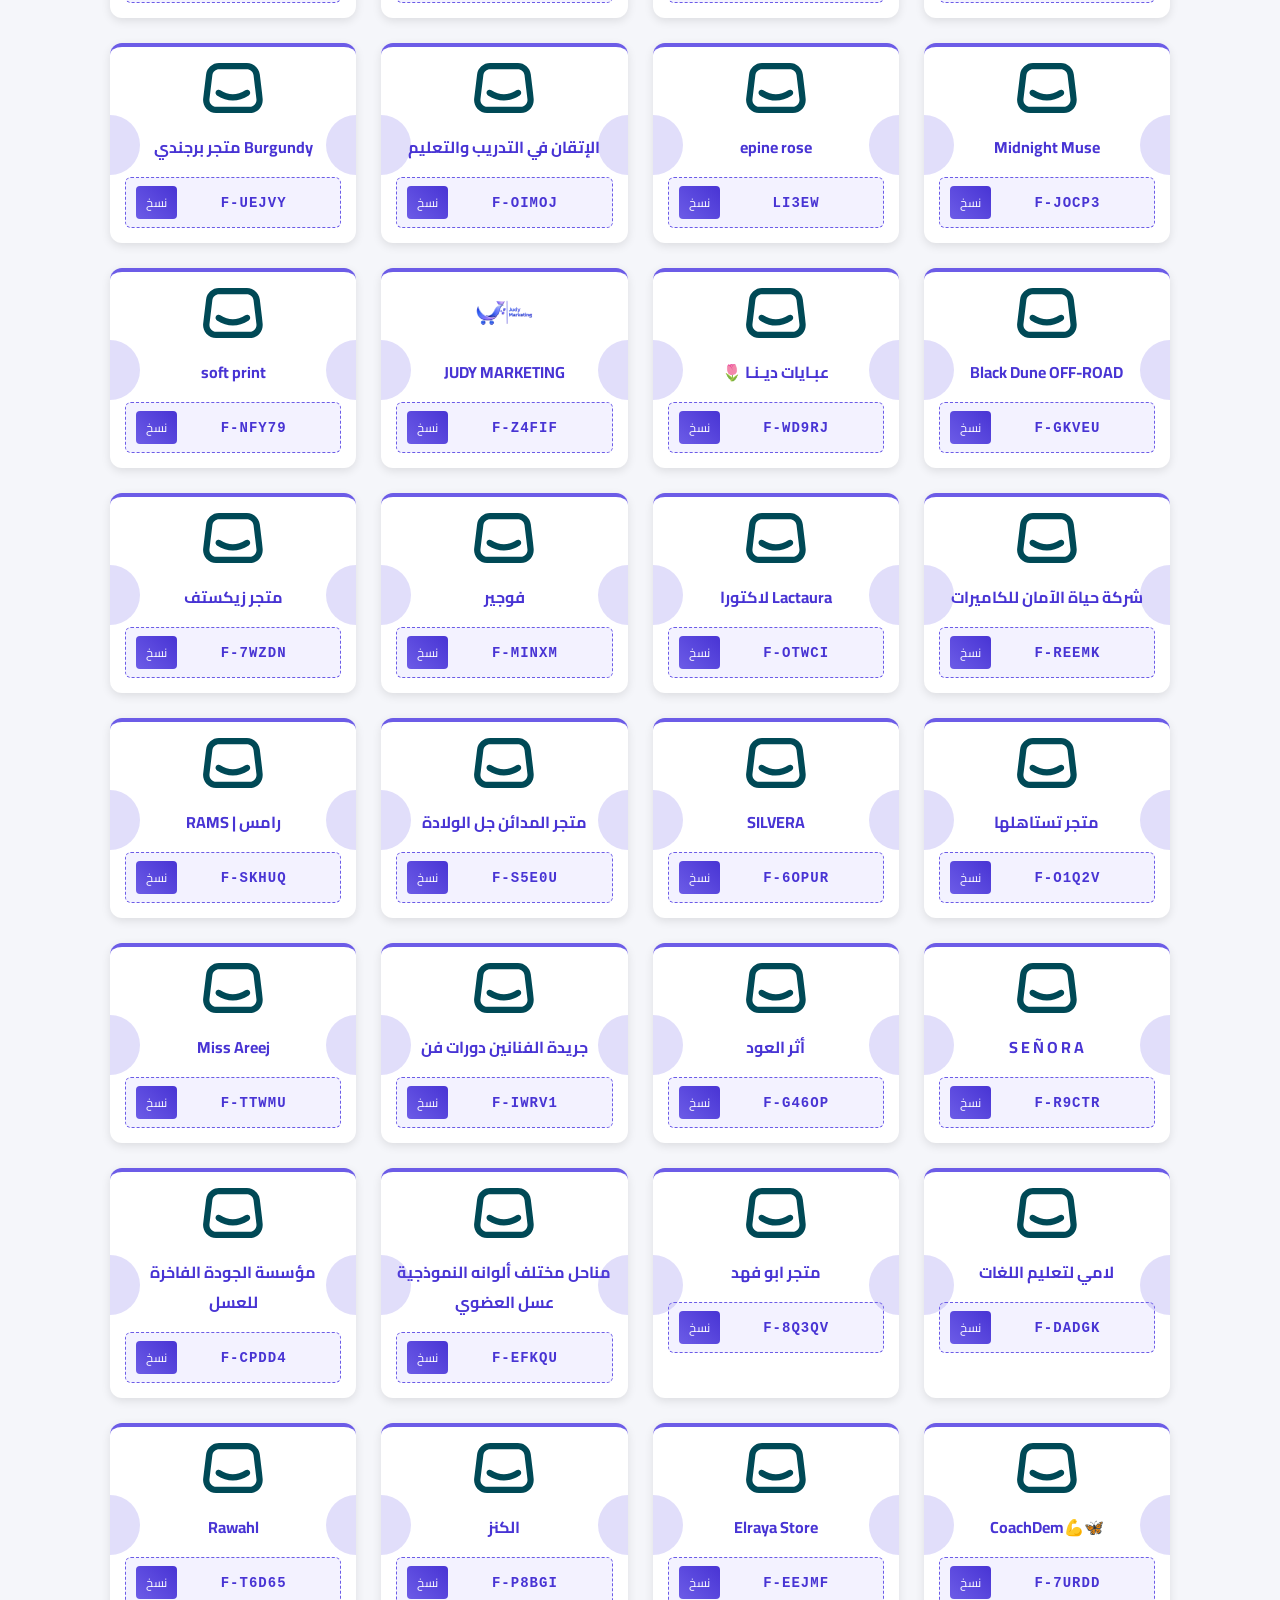
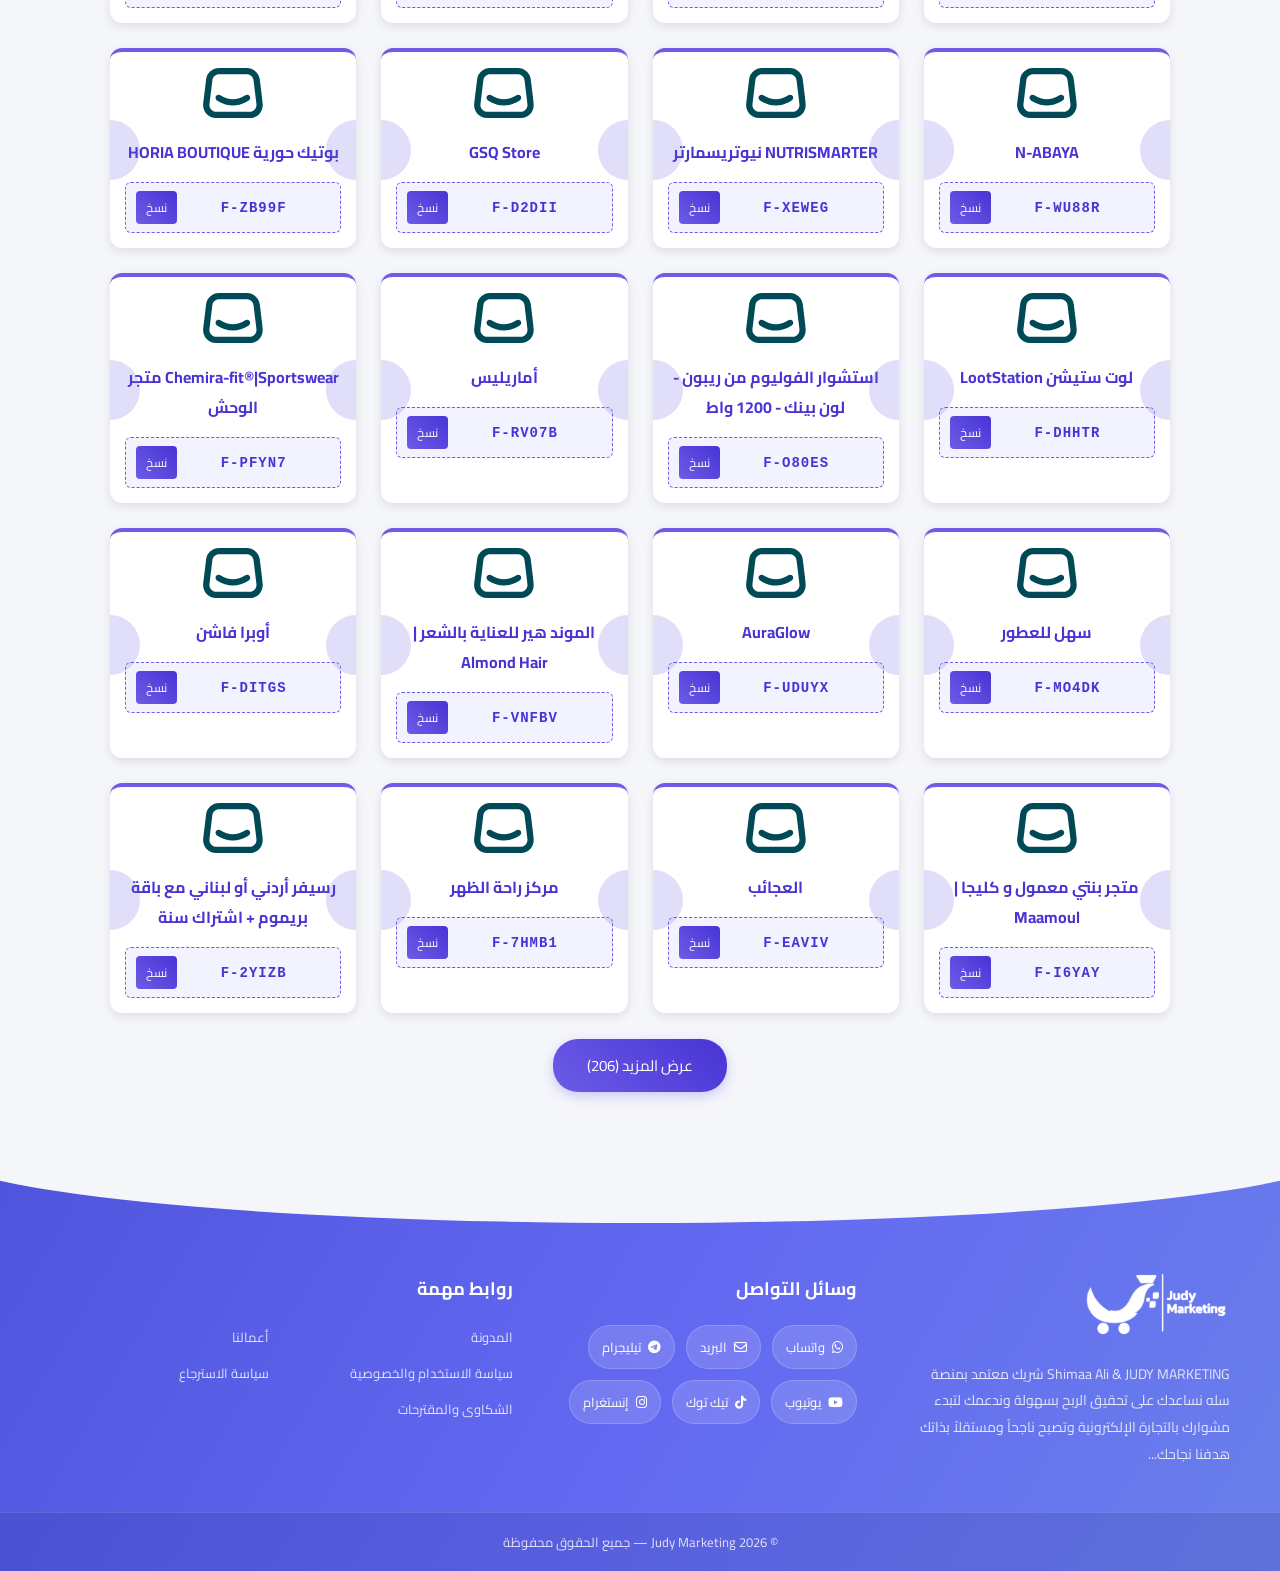
==== commit e146899c: "Salla plans discount code: JUDYMARKET -> judy20 (owner, 2026-11-21) Co-Authored-By: Claude Opus 5.5 " ====
--- a/index.html
+++ b/index.html
@@ -75,8 +75,8 @@
                         <img src="assets/images/salla-logo.svg" alt="salla">
                         <div class="logo">Salla Plus</div>
                         <p> خصم على سلة بلس </p>
-                        <div class="code">JUDYMARKET</div>
-                        <button onclick="copyCodeSalla('JUDYMARKET', this)">
+                        <div class="code">judy20</div>
+                        <button onclick="copyCodeSalla('judy20', this)">
                             نسخ الكود <i class="fa-regular fa-copy"></i>
                         </button>
                         <a href="https://salla.com/plans/">عرض المتجر</a>
@@ -86,8 +86,8 @@
                         <img src="assets/images/salla-logo.svg" alt="salla">
                         <div class="logo">Salla Pro</div>
                         <p> خصم على سلة برو </p>
-                        <div class="code">JUDYMARKET</div>
-                        <button onclick="copyCodeSalla('JUDYMARKET', this)">
+                        <div class="code">judy20</div>
+                        <button onclick="copyCodeSalla('judy20', this)">
                             نسخ الكود <i class="fa-regular fa-copy"></i>
                         </button>
                         <a href="https://salla.com/plans">عرض المتجر</a>
